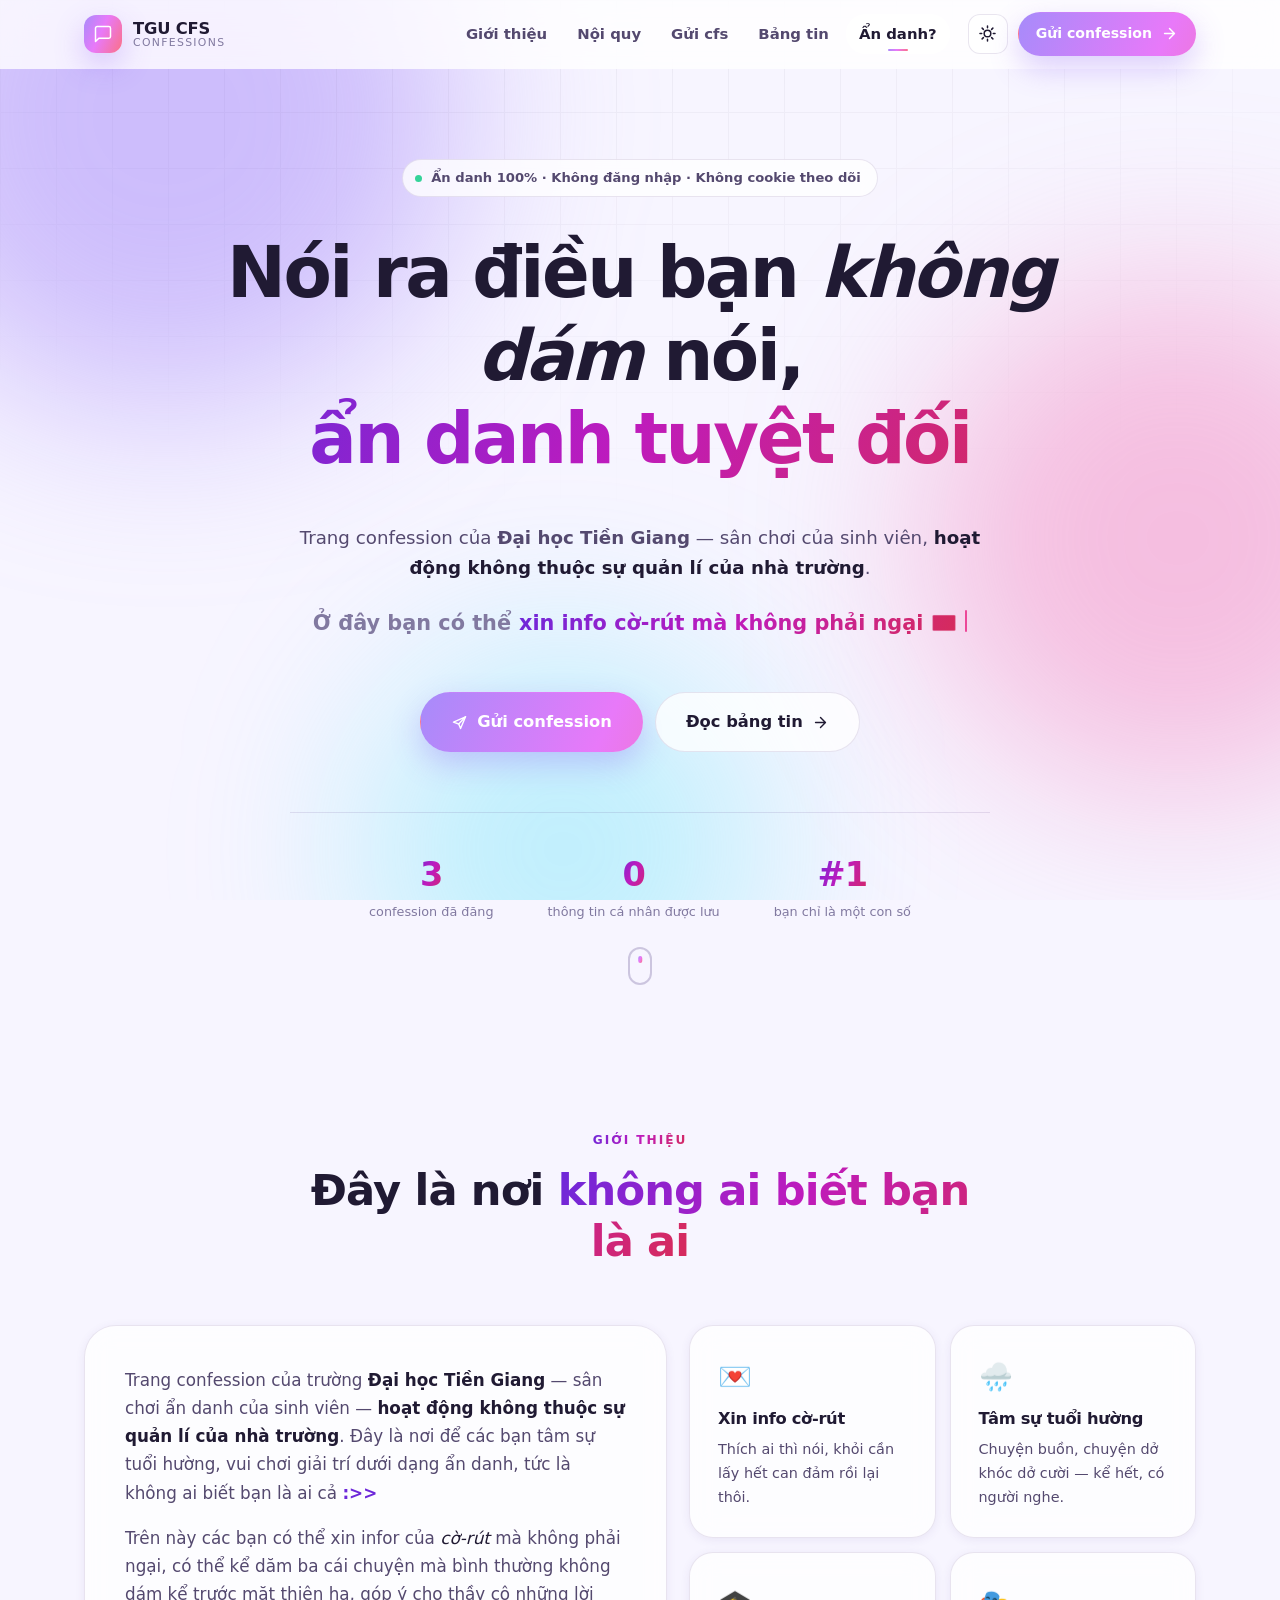
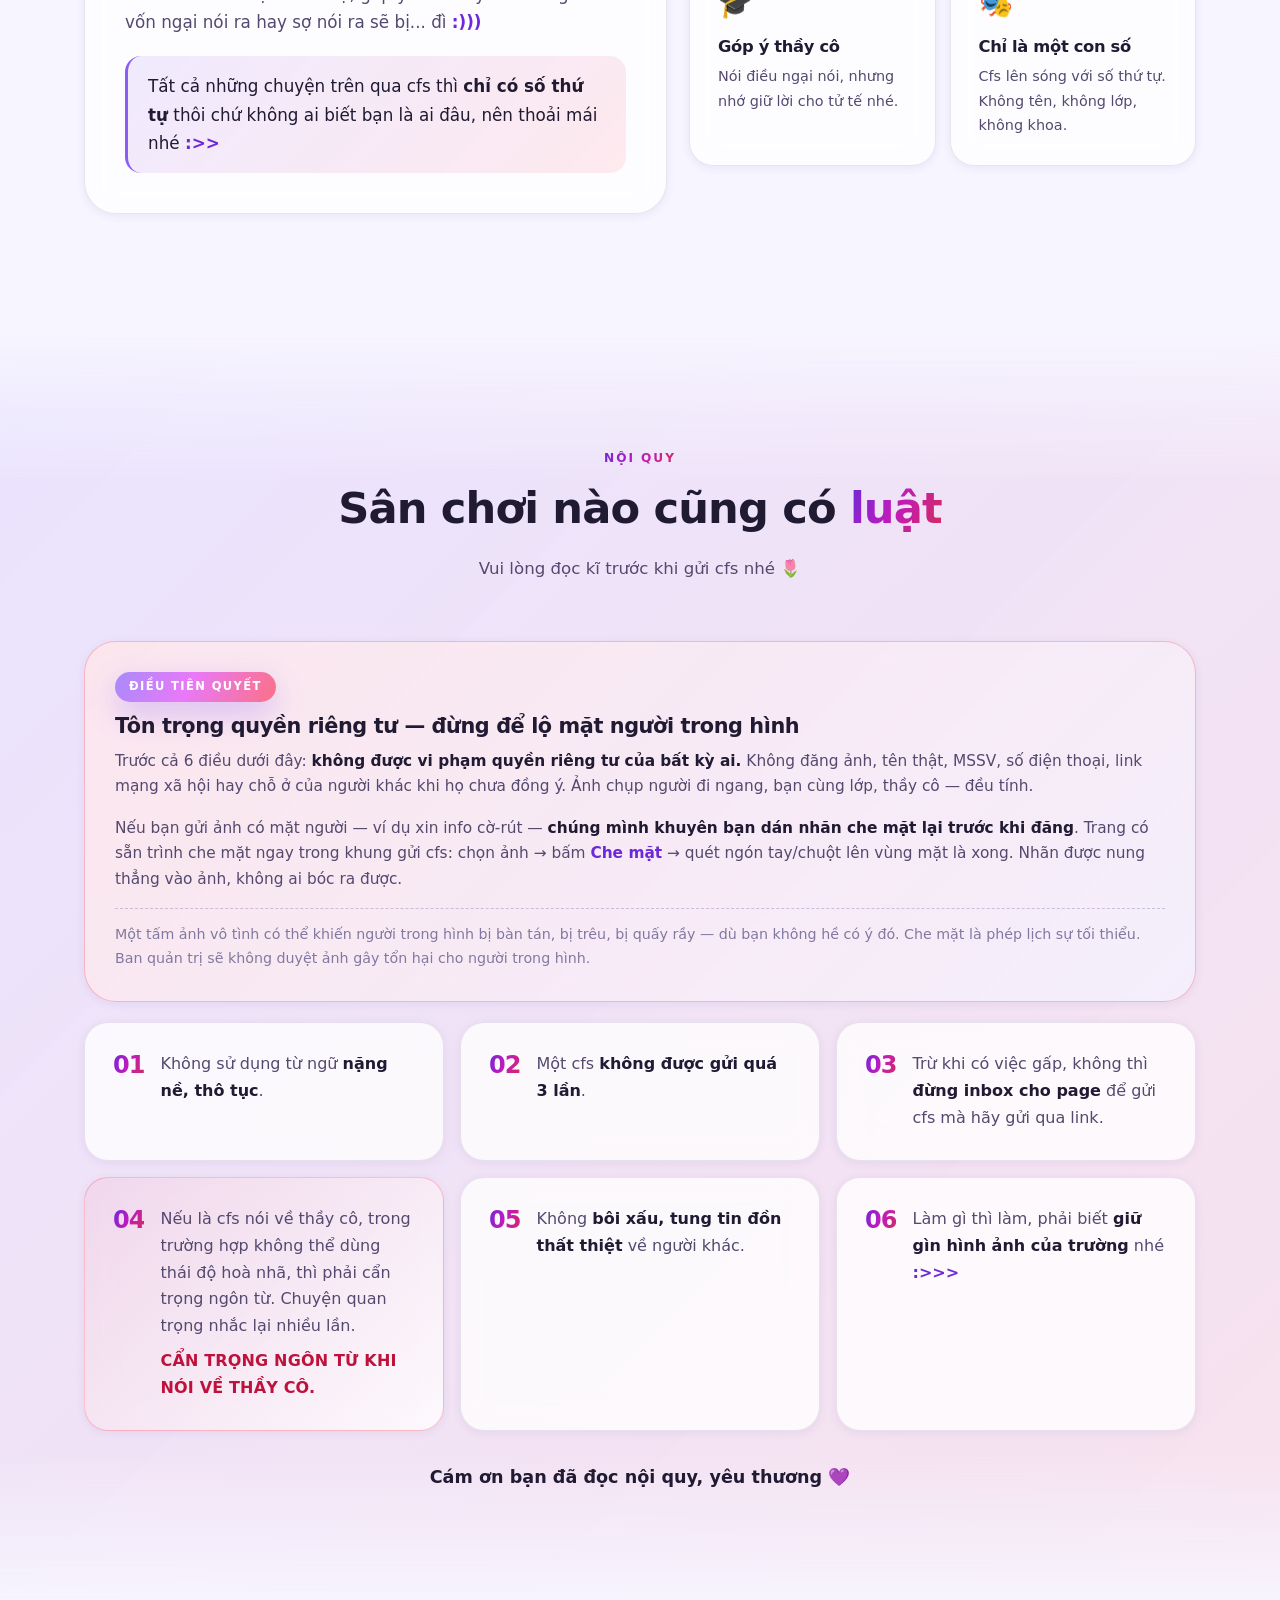
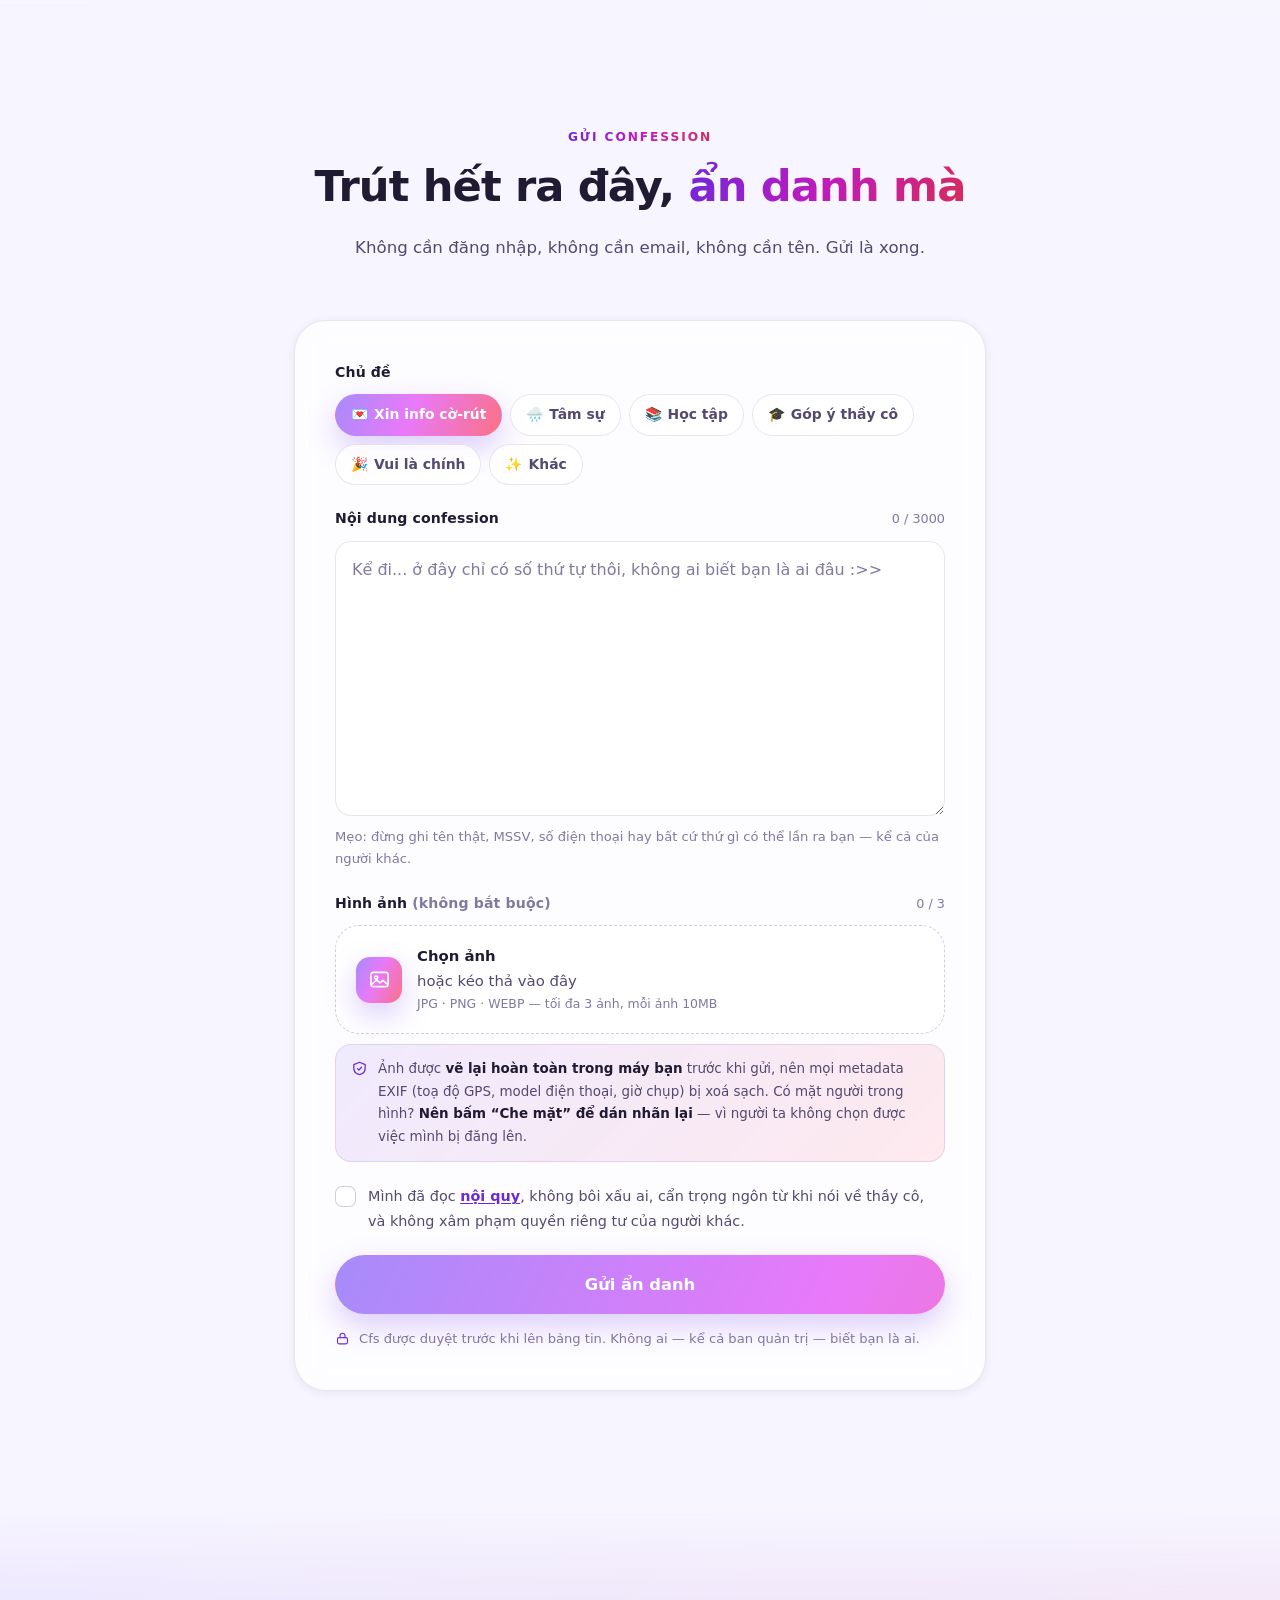
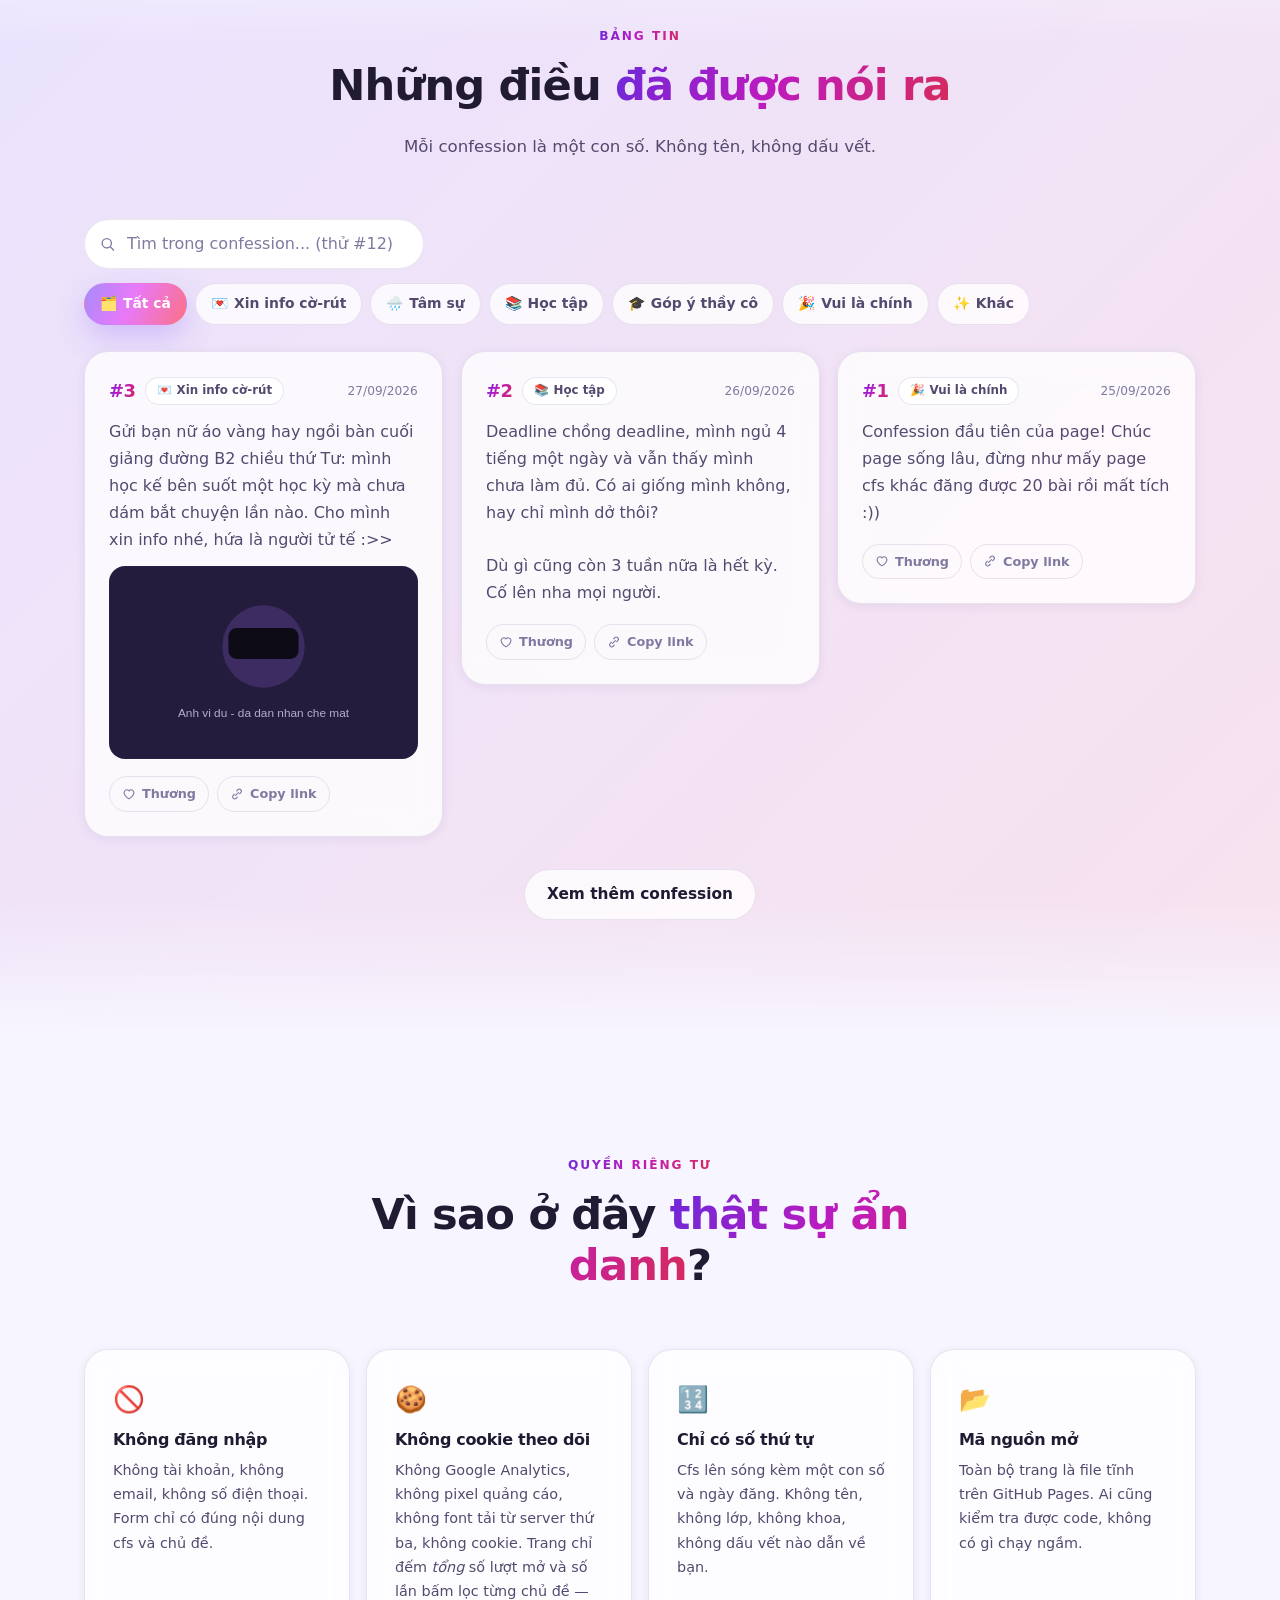
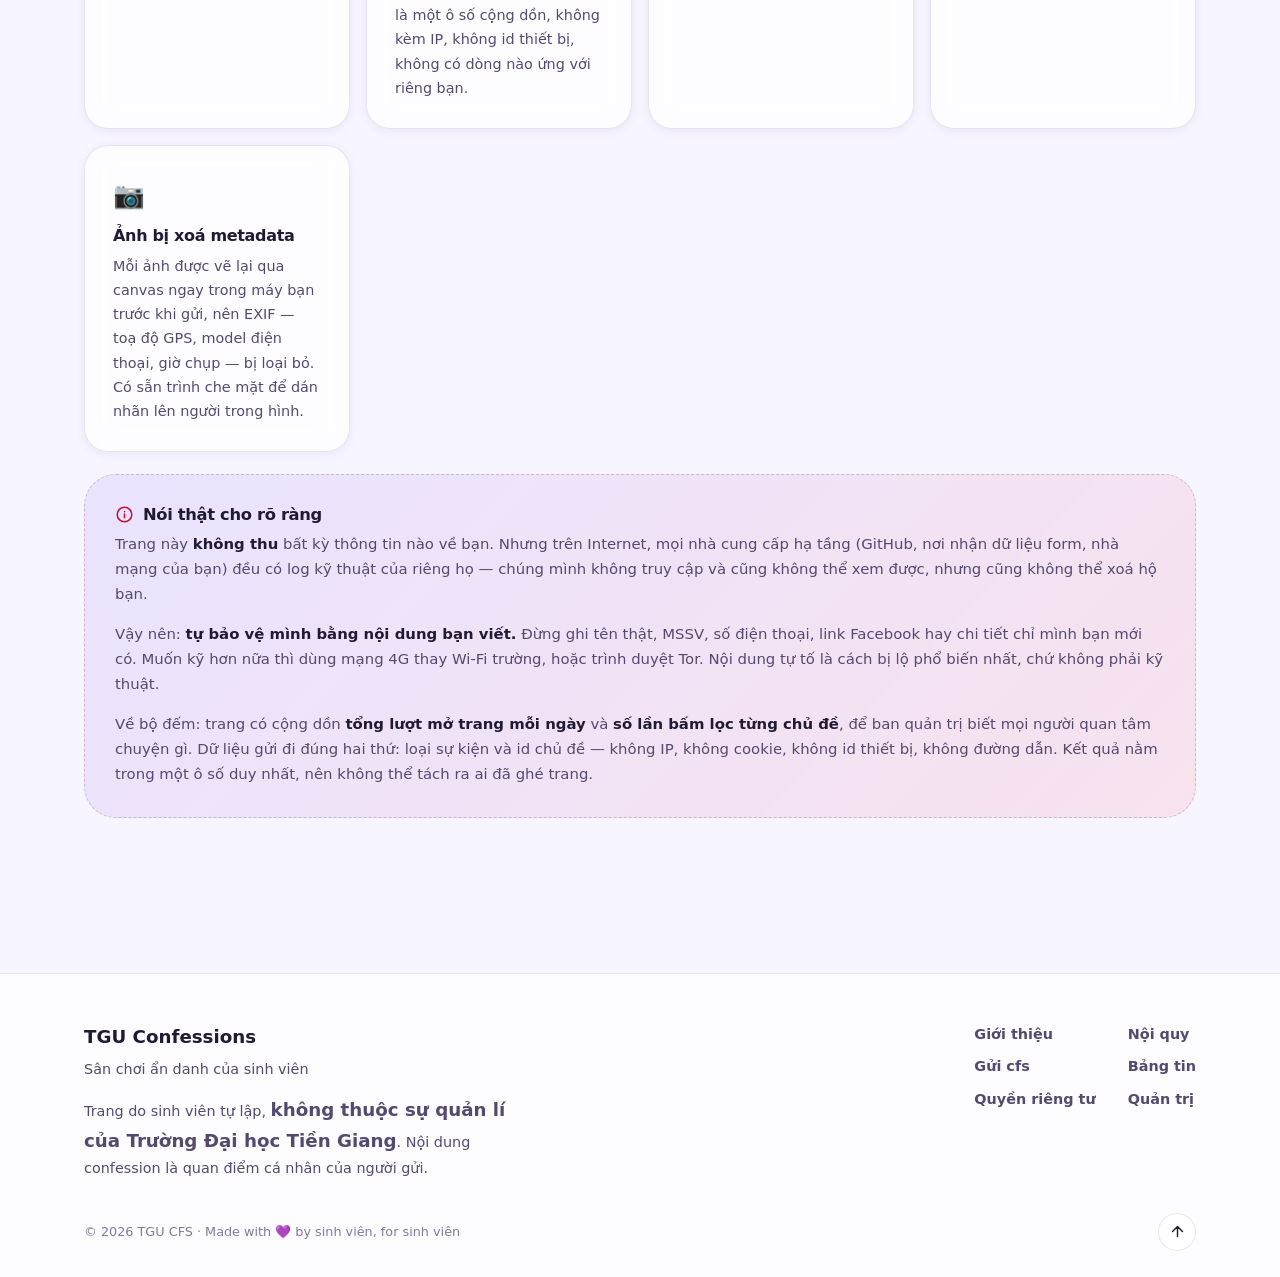
==== index.html @ a31c6768 "TGU Confessions: trang confession an danh + backend Apps Script + trang quan tri" ====
<!DOCTYPE html>
<html lang="vi" data-theme="dark">
<head>
<meta charset="UTF-8">
<meta name="viewport" content="width=device-width, initial-scale=1, viewport-fit=cover">
<meta name="referrer" content="no-referrer">
<meta name="robots" content="index, follow">
<title>TGU Confessions — Sân chơi ẩn danh của sinh viên Đại học Tiền Giang</title>
<meta name="description" content="Nơi sinh viên Đại học Tiền Giang tâm sự, xin info cờ-rút, góp ý thầy cô... hoàn toàn ẩn danh. Không đăng nhập, không cookie theo dõi, chỉ có số thứ tự.">
<meta name="theme-color" content="#0b0a14" media="(prefers-color-scheme: dark)">
<meta name="theme-color" content="#f7f5ff" media="(prefers-color-scheme: light)">

<meta property="og:type" content="website">
<meta property="og:title" content="TGU Confessions — Sân chơi ẩn danh của sinh viên ĐH Tiền Giang">
<meta property="og:description" content="Tâm sự tuổi hường, xin info cờ-rút, góp ý thầy cô — ẩn danh 100%, chỉ có số thứ tự.">
<meta name="twitter:card" content="summary_large_image">

<link rel="icon" href="data:image/svg+xml,%3Csvg xmlns='http://www.w3.org/2000/svg' viewBox='0 0 100 100'%3E%3Ctext y='.9em' font-size='90'%3E%F0%9F%92%8C%3C/text%3E%3C/svg%3E">
<link rel="stylesheet" href="assets/css/style.css">

<script>
  /* Áp theme trước khi render để không bị nháy màu (FOUC)
     + bật class "js" để animation reveal chỉ hoạt động khi có JavaScript. */
  (function () {
    document.documentElement.classList.add("js");
    try {
      var saved = localStorage.getItem("cfs-theme");
      var sysLight = window.matchMedia("(prefers-color-scheme: light)").matches;
      document.documentElement.setAttribute("data-theme", saved || (sysLight ? "light" : "dark"));
    } catch (e) {}
  })();
</script>
</head>

<body>
<a class="skip-link" href="#main">Bỏ qua, tới nội dung chính</a>

<!-- ===== Nền động ===== -->
<div class="bg-decor" aria-hidden="true">
  <span class="blob blob-1"></span>
  <span class="blob blob-2"></span>
  <span class="blob blob-3"></span>
  <div class="grid-overlay"></div>
  <div class="floaties" id="floaties"></div>
</div>

<!-- ===== Header ===== -->
<header class="site-header" id="siteHeader">
  <div class="container header-inner">
    <a class="brand" href="#top" aria-label="Trang chủ TGU Confessions">
      <span class="brand-mark" aria-hidden="true">
        <svg viewBox="0 0 24 24" fill="none" stroke="currentColor" stroke-width="1.8" stroke-linecap="round" stroke-linejoin="round">
          <path d="M21 15a2 2 0 0 1-2 2H7l-4 4V5a2 2 0 0 1 2-2h14a2 2 0 0 1 2 2z"/>
        </svg>
      </span>
      <span class="brand-text">
        <strong data-cfs="site.shortName">TGU CFS</strong>
        <small>Confessions</small>
      </span>
    </a>

    <nav class="site-nav" id="siteNav" aria-label="Điều hướng chính">
      <a href="#gioi-thieu">Giới thiệu</a>
      <a href="#noi-quy">Nội quy</a>
      <a href="#gui-cfs">Gửi cfs</a>
      <a href="#feed">Bảng tin</a>
      <a href="#an-danh">Ẩn danh?</a>
    </nav>

    <div class="header-actions">
      <button class="icon-btn theme-toggle" id="themeToggle" type="button"
              aria-label="Chuyển chế độ sáng/tối" title="Chuyển chế độ sáng / tối">
        <svg class="ico-sun" viewBox="0 0 24 24" fill="none" stroke="currentColor" stroke-width="1.9" stroke-linecap="round">
          <circle cx="12" cy="12" r="4.2"/>
          <path d="M12 2.5v2.2M12 19.3v2.2M2.5 12h2.2M19.3 12h2.2M5.2 5.2l1.6 1.6M17.2 17.2l1.6 1.6M18.8 5.2l-1.6 1.6M6.8 17.2l-1.6 1.6"/>
        </svg>
        <svg class="ico-moon" viewBox="0 0 24 24" fill="none" stroke="currentColor" stroke-width="1.9" stroke-linecap="round" stroke-linejoin="round">
          <path d="M20.5 14.3A8.8 8.8 0 1 1 9.7 3.5a7 7 0 0 0 10.8 10.8z"/>
        </svg>
      </button>

      <a class="btn btn-primary btn-sm hide-sm" href="#gui-cfs">
        Gửi confession
        <svg viewBox="0 0 24 24" fill="none" stroke="currentColor" stroke-width="2" stroke-linecap="round" stroke-linejoin="round" aria-hidden="true">
          <path d="M5 12h13M12 5l7 7-7 7"/>
        </svg>
      </a>

      <button class="icon-btn nav-toggle" id="navToggle" type="button"
              aria-label="Mở menu" aria-expanded="false" aria-controls="siteNav">
        <span></span><span></span><span></span>
      </button>
    </div>
  </div>
  <div class="scroll-progress" id="scrollProgress" aria-hidden="true"></div>
</header>

<main id="main">
<span id="top"></span>

<!-- ===== HERO ===== -->
<section class="hero">
  <div class="container hero-inner">
    <p class="pill reveal">
      <span class="dot"></span>
      Ẩn danh 100% · Không đăng nhập · Không cookie theo dõi
    </p>

    <h1 class="hero-title reveal" data-reveal-delay="60">
      Nói ra điều bạn <em>không dám</em> nói,
      <span class="grad">ẩn danh tuyệt đối</span>
    </h1>

    <p class="hero-sub reveal" data-reveal-delay="120">
      Trang confession của <strong data-cfs="site.school">Đại học Tiền Giang</strong> — sân chơi của sinh viên,
      <b>hoạt động không thuộc sự quản lí của nhà trường</b>.
    </p>

    <p class="hero-type reveal" data-reveal-delay="180" aria-live="polite">
      <span class="type-prefix">Ở đây bạn có thể</span>
      <span class="typewriter" id="typewriter"></span><span class="caret" aria-hidden="true"></span>
    </p>

    <div class="hero-cta reveal" data-reveal-delay="240">
      <a class="btn btn-primary btn-lg" href="#gui-cfs">
        <svg viewBox="0 0 24 24" fill="none" stroke="currentColor" stroke-width="2" stroke-linecap="round" stroke-linejoin="round" aria-hidden="true">
          <path d="M3.5 11.5 20.5 4l-7 16.5-2.6-6.4z"/><path d="M10.9 14.1 20.5 4"/>
        </svg>
        Gửi confession
      </a>
      <a class="btn btn-ghost btn-lg" href="#feed">
        Đọc bảng tin
        <svg viewBox="0 0 24 24" fill="none" stroke="currentColor" stroke-width="2" stroke-linecap="round" stroke-linejoin="round" aria-hidden="true">
          <path d="M5 12h13M12 5l7 7-7 7"/>
        </svg>
      </a>
    </div>

    <ul class="hero-stats reveal" data-reveal-delay="300">
      <li><strong class="count" data-count-to="0" id="statTotal">0</strong><span>confession đã đăng</span></li>
      <li><strong>0</strong><span>thông tin cá nhân được lưu</span></li>
      <li><strong>#1</strong><span>bạn chỉ là một con số</span></li>
    </ul>
  </div>

  <a class="scroll-hint" href="#gioi-thieu" aria-label="Cuộn xuống">
    <span class="mouse"><span></span></span>
  </a>
</section>

<!-- ===== GIỚI THIỆU ===== -->
<section class="section" id="gioi-thieu">
  <div class="container">
    <header class="section-head reveal">
      <span class="eyebrow">Giới thiệu</span>
      <h2>Đây là nơi <span class="grad">không ai biết bạn là ai</span></h2>
    </header>

    <div class="intro-grid">
      <article class="card card-lg intro-text reveal" data-reveal-delay="80">
        <p>
          Trang confession của trường <strong>Đại học Tiền Giang</strong> — sân chơi ẩn danh của sinh viên —
          <strong>hoạt động không thuộc sự quản lí của nhà trường</strong>. Đây là nơi để các bạn tâm sự tuổi hường,
          vui chơi giải trí dưới dạng ẩn danh, tức là không ai biết bạn là ai cả <span class="emo">:&gt;&gt;</span>
        </p>
        <p>
          Trên này các bạn có thể xin infor của <em>cờ-rút</em> mà không phải ngại, có thể kể dăm ba cái chuyện mà
          bình thường không dám kể trước mặt thiên hạ, góp ý cho thầy cô những lời vốn ngại nói ra hay sợ nói ra
          sẽ bị... đì <span class="emo">:)))</span>
        </p>
        <p class="intro-highlight">
          Tất cả những chuyện trên qua cfs thì <strong>chỉ có số thứ tự</strong> thôi chứ không ai biết bạn là ai đâu,
          nên thoải mái nhé <span class="emo">:&gt;&gt;</span>
        </p>
      </article>

      <div class="intro-cards">
        <article class="card feature reveal" data-reveal-delay="140">
          <span class="feature-ico" aria-hidden="true">💌</span>
          <h3>Xin info cờ-rút</h3>
          <p>Thích ai thì nói, khỏi cần lấy hết can đảm rồi lại thôi.</p>
        </article>
        <article class="card feature reveal" data-reveal-delay="200">
          <span class="feature-ico" aria-hidden="true">🌧️</span>
          <h3>Tâm sự tuổi hường</h3>
          <p>Chuyện buồn, chuyện dở khóc dở cười — kể hết, có người nghe.</p>
        </article>
        <article class="card feature reveal" data-reveal-delay="260">
          <span class="feature-ico" aria-hidden="true">🎓</span>
          <h3>Góp ý thầy cô</h3>
          <p>Nói điều ngại nói, nhưng nhớ giữ lời cho tử tế nhé.</p>
        </article>
        <article class="card feature reveal" data-reveal-delay="320">
          <span class="feature-ico" aria-hidden="true">🎭</span>
          <h3>Chỉ là một con số</h3>
          <p>Cfs lên sóng với số thứ tự. Không tên, không lớp, không khoa.</p>
        </article>
      </div>
    </div>
  </div>
</section>

<!-- ===== NỘI QUY ===== -->
<section class="section section-alt" id="noi-quy">
  <div class="container">
    <header class="section-head reveal">
      <span class="eyebrow">Nội quy</span>
      <h2>Sân chơi nào cũng có <span class="grad">luật</span></h2>
      <p>Vui lòng đọc kĩ trước khi gửi cfs nhé 🌷</p>
    </header>

    <article class="card rule-zero reveal">
      <span class="rz-badge">Điều tiên quyết</span>
      <h3>Tôn trọng quyền riêng tư — đừng để lộ mặt người trong hình</h3>
      <p>
        Trước cả 6 điều dưới đây: <strong>không được vi phạm quyền riêng tư của bất kỳ ai.</strong>
        Không đăng ảnh, tên thật, MSSV, số điện thoại, link mạng xã hội hay chỗ ở của người khác khi họ
        chưa đồng ý. Ảnh chụp người đi ngang, bạn cùng lớp, thầy cô — đều tính.
      </p>
      <p>
        Nếu bạn gửi ảnh có mặt người — ví dụ xin info cờ-rút —
        <strong>chúng mình khuyên bạn dán nhãn che mặt lại trước khi đăng</strong>.
        Trang có sẵn trình che mặt ngay trong khung gửi cfs: chọn ảnh → bấm
        <em>Che mặt</em> → quét ngón tay/chuột lên vùng mặt là xong. Nhãn được nung thẳng vào ảnh,
        không ai bóc ra được.
      </p>
      <p class="rz-note">
        Một tấm ảnh vô tình có thể khiến người trong hình bị bàn tán, bị trêu, bị quấy rầy — dù bạn
        không hề có ý đó. Che mặt là phép lịch sự tối thiểu. Ban quản trị sẽ không duyệt ảnh
        gây tổn hại cho người trong hình.
      </p>
    </article>

    <ol class="rules">
      <li class="card rule reveal" data-reveal-delay="60">
        <span class="rule-no">01</span>
        <p>Không sử dụng từ ngữ <strong>nặng nề, thô tục</strong>.</p>
      </li>
      <li class="card rule reveal" data-reveal-delay="110">
        <span class="rule-no">02</span>
        <p>Một cfs <strong>không được gửi quá 3 lần</strong>.</p>
      </li>
      <li class="card rule reveal" data-reveal-delay="160">
        <span class="rule-no">03</span>
        <p>Trừ khi có việc gấp, không thì <strong>đừng inbox cho page</strong> để gửi cfs mà hãy gửi qua link.</p>
      </li>
      <li class="card rule rule-warn reveal" data-reveal-delay="210">
        <span class="rule-no">04</span>
        <p>
          Nếu là cfs nói về thầy cô, trong trường hợp không thể dùng thái độ hoà nhã, thì phải cẩn trọng ngôn từ.
          Chuyện quan trọng nhắc lại nhiều lần.
          <strong class="shout">CẨN TRỌNG NGÔN TỪ KHI NÓI VỀ THẦY CÔ.</strong>
        </p>
      </li>
      <li class="card rule reveal" data-reveal-delay="260">
        <span class="rule-no">05</span>
        <p>Không <strong>bôi xấu, tung tin đồn thất thiệt</strong> về người khác.</p>
      </li>
      <li class="card rule reveal" data-reveal-delay="310">
        <span class="rule-no">06</span>
        <p>Làm gì thì làm, phải biết <strong>giữ gìn hình ảnh của trường</strong> nhé <span class="emo">:&gt;&gt;&gt;</span></p>
      </li>
    </ol>

    <p class="rules-thanks reveal">Cám ơn bạn đã đọc nội quy, yêu thương 💜</p>
  </div>
</section>

<!-- ===== GỬI CFS ===== -->
<section class="section" id="gui-cfs">
  <div class="container narrow">
    <header class="section-head reveal">
      <span class="eyebrow">Gửi confession</span>
      <h2>Trút hết ra đây, <span class="grad">ẩn danh mà</span></h2>
      <p>Không cần đăng nhập, không cần email, không cần tên. Gửi là xong.</p>
    </header>

    <form class="card card-lg cfs-form reveal" id="cfsForm" novalidate data-reveal-delay="80">
      <div class="form-row">
        <label class="label" for="cfsCategory">Chủ đề</label>
        <div class="chips" id="categoryChips" role="radiogroup" aria-label="Chọn chủ đề"></div>
        <select id="cfsCategory" name="category" class="sr-only" tabindex="-1" aria-hidden="true"></select>
      </div>

      <div class="form-row">
        <div class="label-line">
          <label class="label" for="cfsContent">Nội dung confession</label>
          <span class="counter" id="charCounter">0</span>
        </div>
        <textarea id="cfsContent" name="content" class="input textarea" rows="9"
                  placeholder="Kể đi... ở đây chỉ có số thứ tự thôi, không ai biết bạn là ai đâu :>>"
                  maxlength="3000" required aria-describedby="contentHelp"></textarea>
        <p class="help" id="contentHelp">
          Mẹo: đừng ghi tên thật, MSSV, số điện thoại hay bất cứ thứ gì có thể lần ra bạn — kể cả của người khác.
        </p>
        <p class="field-error" id="contentError" role="alert" hidden></p>
      </div>

      <div class="form-row" id="imageRow">
        <div class="label-line">
          <label class="label" for="cfsImages">Hình ảnh <span class="label-opt">(không bắt buộc)</span></label>
          <span class="counter" id="imgCounter">0 / 3</span>
        </div>

        <div class="dropzone" id="dropzone">
          <input type="file" id="cfsImages" accept="image/*" multiple class="sr-only">
          <label class="dz-inner" for="cfsImages">
            <span class="dz-ico" aria-hidden="true">
              <svg viewBox="0 0 24 24" fill="none" stroke="currentColor" stroke-width="1.7" stroke-linecap="round" stroke-linejoin="round">
                <rect x="3" y="4.5" width="18" height="15" rx="2.5"/>
                <circle cx="8.5" cy="10" r="1.6"/>
                <path d="M3.5 17.5 9 12.5l3.5 3 3-2.5 4.8 4"/>
              </svg>
            </span>
            <span class="dz-text">
              <strong>Chọn ảnh</strong> hoặc kéo thả vào đây
              <small>JPG · PNG · WEBP — tối đa 3 ảnh, mỗi ảnh 10MB</small>
            </span>
          </label>
        </div>

        <p class="img-privacy">
          <svg viewBox="0 0 24 24" fill="none" stroke="currentColor" stroke-width="1.8" stroke-linecap="round" stroke-linejoin="round" aria-hidden="true">
            <path d="M12 3.2 20 6.4v5.3c0 4.6-3.2 8-8 9.1-4.8-1.1-8-4.5-8-9.1V6.4z"/><path d="M9.2 12.2l2 2 3.6-4"/>
          </svg>
          <span>
            Ảnh được <strong>vẽ lại hoàn toàn trong máy bạn</strong> trước khi gửi, nên mọi metadata EXIF
            (toạ độ GPS, model điện thoại, giờ chụp) bị xoá sạch.
            Có mặt người trong hình? <strong>Nên bấm “Che mặt” để dán nhãn lại</strong> — vì người ta không
            chọn được việc mình bị đăng lên.
          </span>
        </p>

        <ul class="thumbs" id="thumbs"></ul>
        <p class="field-error" id="imgError" role="alert" hidden></p>
      </div>

      <label class="check">
        <input type="checkbox" id="cfsAgree" required>
        <span class="box" aria-hidden="true"></span>
        <span>Mình đã đọc <a href="#noi-quy">nội quy</a>, không bôi xấu ai, cẩn trọng ngôn từ khi nói về thầy cô,
        và không xâm phạm quyền riêng tư của người khác.</span>
      </label>

      <!-- Bẫy bot: người thật không bao giờ thấy ô này -->
      <div class="honeypot" aria-hidden="true">
        <label for="cfsWebsite">Website</label>
        <input type="text" id="cfsWebsite" name="website" tabindex="-1" autocomplete="off">
      </div>

      <div class="form-foot">
        <button class="btn btn-primary btn-lg btn-block" type="submit" id="submitBtn">
          <span class="btn-label">Gửi ẩn danh</span>
          <span class="spinner" aria-hidden="true"></span>
        </button>
        <p class="form-note">
          <svg viewBox="0 0 24 24" fill="none" stroke="currentColor" stroke-width="1.8" stroke-linecap="round" stroke-linejoin="round" aria-hidden="true">
            <rect x="4" y="10.5" width="16" height="10" rx="2.5"/><path d="M8 10.5V7.5a4 4 0 0 1 8 0v3"/>
          </svg>
          Cfs được duyệt trước khi lên bảng tin. Không ai — kể cả ban quản trị — biết bạn là ai.
        </p>
      </div>
    </form>
  </div>
</section>

<!-- ===== FEED ===== -->
<section class="section section-alt" id="feed">
  <div class="container">
    <header class="section-head reveal">
      <span class="eyebrow">Bảng tin</span>
      <h2>Những điều <span class="grad">đã được nói ra</span></h2>
      <p>Mỗi confession là một con số. Không tên, không dấu vết.</p>
    </header>

    <div class="feed-tools reveal" data-reveal-delay="60">
      <div class="search">
        <svg viewBox="0 0 24 24" fill="none" stroke="currentColor" stroke-width="1.9" stroke-linecap="round" aria-hidden="true">
          <circle cx="11" cy="11" r="6.5"/><path d="M16 16l4.5 4.5"/>
        </svg>
        <input type="search" id="feedSearch" class="input" placeholder="Tìm trong confession... (thử #12)" aria-label="Tìm confession">
      </div>
      <div class="chips chips-filter" id="feedFilters" role="tablist" aria-label="Lọc theo chủ đề"></div>
    </div>

    <div class="feed-grid" id="feedGrid" aria-live="polite" aria-busy="true"></div>

    <p class="feed-empty" id="feedEmpty" hidden>
      Chưa có confession nào ở đây. Bạn mở màn nhé? <a href="#gui-cfs">Gửi ngay →</a>
    </p>

    <div class="feed-foot">
      <button class="btn btn-ghost" id="loadMore" type="button" hidden>Xem thêm confession</button>
    </div>
  </div>
</section>

<!-- ===== ẨN DANH ===== -->
<section class="section" id="an-danh">
  <div class="container">
    <header class="section-head reveal">
      <span class="eyebrow">Quyền riêng tư</span>
      <h2>Vì sao ở đây <span class="grad">thật sự ẩn danh</span>?</h2>
    </header>

    <div class="privacy-grid">
      <article class="card privacy reveal" data-reveal-delay="60">
        <span class="p-ico" aria-hidden="true">🚫</span>
        <h3>Không đăng nhập</h3>
        <p>Không tài khoản, không email, không số điện thoại. Form chỉ có đúng nội dung cfs và chủ đề.</p>
      </article>
      <article class="card privacy reveal" data-reveal-delay="110">
        <span class="p-ico" aria-hidden="true">🍪</span>
        <h3>Không cookie theo dõi</h3>
        <p>Không Google Analytics, không pixel quảng cáo, không font tải từ server thứ ba, không cookie.
          Trang chỉ đếm <em>tổng</em> số lượt mở và số lần bấm lọc từng chủ đề — là một ô số cộng dồn,
          không kèm IP, không id thiết bị, không có dòng nào ứng với riêng bạn.</p>
      </article>
      <article class="card privacy reveal" data-reveal-delay="160">
        <span class="p-ico" aria-hidden="true">🔢</span>
        <h3>Chỉ có số thứ tự</h3>
        <p>Cfs lên sóng kèm một con số và ngày đăng. Không tên, không lớp, không khoa, không dấu vết nào dẫn về bạn.</p>
      </article>
      <article class="card privacy reveal" data-reveal-delay="210">
        <span class="p-ico" aria-hidden="true">📂</span>
        <h3>Mã nguồn mở</h3>
        <p>Toàn bộ trang là file tĩnh trên GitHub Pages. Ai cũng kiểm tra được code, không có gì chạy ngầm.</p>
      </article>
      <article class="card privacy reveal" data-reveal-delay="260">
        <span class="p-ico" aria-hidden="true">📷</span>
        <h3>Ảnh bị xoá metadata</h3>
        <p>Mỗi ảnh được vẽ lại qua canvas ngay trong máy bạn trước khi gửi, nên EXIF — toạ độ GPS, model điện thoại, giờ chụp — bị loại bỏ. Có sẵn trình che mặt để dán nhãn lên người trong hình.</p>
      </article>
    </div>

    <aside class="notice reveal" data-reveal-delay="310">
      <h3>
        <svg viewBox="0 0 24 24" fill="none" stroke="currentColor" stroke-width="1.9" stroke-linecap="round" stroke-linejoin="round" aria-hidden="true">
          <circle cx="12" cy="12" r="9.2"/><path d="M12 8.2v.2M12 11.4v4.6"/>
        </svg>
        Nói thật cho rõ ràng
      </h3>
      <p>
        Trang này <strong>không thu</strong> bất kỳ thông tin nào về bạn. Nhưng trên Internet, mọi nhà cung cấp hạ tầng
        (GitHub, nơi nhận dữ liệu form, nhà mạng của bạn) đều có log kỹ thuật của riêng họ — chúng mình không truy cập
        và cũng không thể xem được, nhưng cũng không thể xoá hộ bạn.
      </p>
      <p>
        Vậy nên: <strong>tự bảo vệ mình bằng nội dung bạn viết.</strong> Đừng ghi tên thật, MSSV, số điện thoại,
        link Facebook hay chi tiết chỉ mình bạn mới có. Muốn kỹ hơn nữa thì dùng mạng 4G thay Wi-Fi trường,
        hoặc trình duyệt Tor. Nội dung tự tố là cách bị lộ phổ biến nhất, chứ không phải kỹ thuật.
      </p>
      <p>
        Về bộ đếm: trang có cộng dồn <strong>tổng lượt mở trang mỗi ngày</strong> và
        <strong>số lần bấm lọc từng chủ đề</strong>, để ban quản trị biết mọi người quan tâm chuyện gì.
        Dữ liệu gửi đi đúng hai thứ: loại sự kiện và id chủ đề — không IP, không cookie, không id thiết bị,
        không đường dẫn. Kết quả nằm trong một ô số duy nhất, nên không thể tách ra ai đã ghé trang.
      </p>
    </aside>
  </div>
</section>

</main>

<!-- ===== FOOTER ===== -->
<footer class="site-footer">
  <div class="container footer-inner">
    <div class="footer-brand">
      <strong data-cfs="site.name">TGU Confessions</strong>
      <p data-cfs="site.tagline">Sân chơi ẩn danh của sinh viên</p>
      <p class="footer-disclaimer">
        Trang do sinh viên tự lập, <strong>không thuộc sự quản lí của Trường Đại học Tiền Giang</strong>.
        Nội dung confession là quan điểm cá nhân của người gửi.
      </p>
    </div>

    <nav class="footer-links" aria-label="Liên kết cuối trang">
      <a href="#gioi-thieu">Giới thiệu</a>
      <a href="#noi-quy">Nội quy</a>
      <a href="#gui-cfs">Gửi cfs</a>
      <a href="#feed">Bảng tin</a>
      <a href="#an-danh">Quyền riêng tư</a>
      <a href="#" id="fanpageLink" hidden>Fanpage</a>
      <a href="admin.html" rel="nofollow">Quản trị</a>
    </nav>
  </div>
  <div class="container footer-bottom">
    <p>© <span id="year">2026</span> <span data-cfs="site.shortName">TGU CFS</span> · Made with 💜 by sinh viên, for sinh viên</p>
    <button class="to-top" id="toTop" type="button" aria-label="Lên đầu trang">
      <svg viewBox="0 0 24 24" fill="none" stroke="currentColor" stroke-width="2" stroke-linecap="round" stroke-linejoin="round" aria-hidden="true">
        <path d="M12 19V5M5 12l7-7 7 7"/>
      </svg>
    </button>
  </div>
</footer>

<!-- ===== Modal cảm ơn ===== -->
<div class="modal" id="thanksModal" role="dialog" aria-modal="true" aria-labelledby="thanksTitle" hidden>
  <div class="modal-backdrop" data-close></div>
  <div class="modal-card">
    <div class="modal-check" aria-hidden="true">
      <svg viewBox="0 0 24 24" fill="none" stroke="currentColor" stroke-width="2.4" stroke-linecap="round" stroke-linejoin="round">
        <path d="M5 13l4.5 4.5L19 7"/>
      </svg>
    </div>
    <h3 id="thanksTitle">Đã gửi rồi nha!</h3>
    <p>Confession của bạn đang chờ duyệt. Không có tên bạn ở đâu cả — chỉ một con số thôi <span class="emo">:&gt;&gt;</span></p>
    <button class="btn btn-primary" type="button" data-close>Ừ, cảm ơn</button>
  </div>
</div>

<!-- ===== Trình che mặt ===== -->
<div class="modal editor-modal" id="imgEditor" role="dialog" aria-modal="true" aria-labelledby="edTitle" hidden>
  <div class="modal-backdrop" data-eclose></div>
  <div class="editor-card">
    <header class="editor-head">
      <div>
        <h3 id="edTitle">Che mặt trước khi đăng</h3>
        <p>Quét ngón tay (hoặc kéo chuột) lên vùng mặt để dán nhãn. Chạm vào nhãn đã dán để xoá.</p>
      </div>
      <button class="icon-btn" type="button" data-eclose aria-label="Đóng trình che mặt">
        <svg viewBox="0 0 24 24" fill="none" stroke="currentColor" stroke-width="2" stroke-linecap="round" aria-hidden="true">
          <path d="M6 6l12 12M18 6 6 18"/>
        </svg>
      </button>
    </header>

    <div class="editor-stage" id="editorStage">
      <canvas id="editorCanvas" aria-label="Ảnh đang được che mặt"></canvas>
    </div>

    <div class="editor-tools">
      <div class="chips" id="editorTools" aria-label="Kiểu che">
        <button type="button" class="chip is-active" data-tool="emoji" aria-pressed="true"><span aria-hidden="true">🙈</span> Nhãn dán</button>
        <button type="button" class="chip" data-tool="block" aria-pressed="false"><span aria-hidden="true">⬛</span> Che đen</button>
        <button type="button" class="chip" data-tool="mosaic" aria-pressed="false"><span aria-hidden="true">🌫️</span> Làm nhoè</button>
        <button type="button" class="chip" id="edAuto" hidden>Tự tìm mặt</button>
      </div>

      <div class="chips glyphs" id="editorGlyphs" aria-label="Chọn nhãn dán">
        <button type="button" class="chip glyph is-active" data-glyph="😶‍🌫️">😶‍🌫️</button>
        <button type="button" class="chip glyph" data-glyph="🙈">🙈</button>
        <button type="button" class="chip glyph" data-glyph="😎">😎</button>
        <button type="button" class="chip glyph" data-glyph="🐱">🐱</button>
        <button type="button" class="chip glyph" data-glyph="🌸">🌸</button>
        <button type="button" class="chip glyph" data-glyph="⭐">⭐</button>
        <button type="button" class="chip glyph" data-glyph="💜">💜</button>
        <button type="button" class="chip glyph" data-glyph="🫥">🫥</button>
      </div>

      <div class="editor-actions">
        <span class="editor-count" id="editorCount">Chưa có nhãn che nào</span>
        <button class="btn btn-ghost btn-sm" type="button" id="edUndo">Hoàn tác</button>
        <button class="btn btn-ghost btn-sm" type="button" id="edClear">Xoá hết</button>
        <button class="btn btn-primary btn-sm" type="button" id="edDone">Xong</button>
      </div>
    </div>
  </div>
</div>

<!-- ===== Lightbox xem ảnh ===== -->
<div class="lightbox" id="lightbox" role="dialog" aria-modal="true" aria-label="Xem ảnh confession" hidden>
  <div class="modal-backdrop" data-lbclose></div>
  <button class="lb-close icon-btn" type="button" data-lbclose aria-label="Đóng ảnh">
    <svg viewBox="0 0 24 24" fill="none" stroke="currentColor" stroke-width="2" stroke-linecap="round" aria-hidden="true">
      <path d="M6 6l12 12M18 6 6 18"/>
    </svg>
  </button>
  <img id="lightboxImg" alt="Ảnh kèm theo confession">
</div>

<!-- ===== Toast ===== -->
<div class="toast-wrap" id="toastWrap" aria-live="polite" aria-atomic="true"></div>

<script src="assets/js/config.js"></script>
<script src="assets/js/backend.js"></script>
<script src="assets/js/imagekit.js"></script>
<script src="assets/js/app.js"></script>
</body>
</html>
---- assets/css/style.css ----
/* =======================================================================
   TGU Confessions — stylesheet
   1. Tokens & theme      5. Sections
   2. Reset & base        6. Form
   3. Layout              7. Feed
   4. Components          8. Footer / Modal / Toast
   9. Animation          10. Responsive
   ======================================================================= */

/* ============================= 1. TOKENS ============================= */
:root {
  /* Accent dùng chung cho 2 theme */
  --violet: #8b5cf6;
  --pink:   #ec4899;
  --rose:   #fb7185;
  --cyan:   #22d3ee;

  --grad-accent: linear-gradient(115deg, #a78bfa 0%, #e879f9 45%, #fb7185 100%);
  --grad-soft:   linear-gradient(135deg, rgba(167,139,250,.16), rgba(251,113,133,.14));

  --radius-sm: 10px;
  --radius:    16px;
  --radius-lg: 24px;
  --radius-xl: 32px;

  --container: 1180px;
  --header-h: 68px;

  --font: "Segoe UI", "Be Vietnam Pro", system-ui, -apple-system, "Helvetica Neue",
          "Noto Sans", Roboto, Arial, sans-serif;

  --ease: cubic-bezier(.22, .61, .36, 1);
  --ease-out-back: cubic-bezier(.34, 1.42, .64, 1);
  --t-fast: .18s;
  --t: .32s;
  --t-slow: .6s;
}

/* ---- Dark (mặc định) ---- */
[data-theme="dark"] {
  --bg:            #0b0a14;
  --bg-2:          #100e1c;
  --surface:       rgba(255, 255, 255, .045);
  --surface-2:     rgba(255, 255, 255, .075);
  --surface-solid: #16142470;
  --border:        rgba(255, 255, 255, .10);
  --border-strong: rgba(255, 255, 255, .20);

  --text:      #ece9f6;
  --text-soft: #b3adc9;
  --text-dim:  #7f7996;

  --shadow-sm: 0 2px 10px rgba(0, 0, 0, .35);
  --shadow:    0 14px 40px rgba(0, 0, 0, .45);
  --shadow-lg: 0 30px 80px rgba(0, 0, 0, .55);
  --glow:      0 12px 34px rgba(139, 92, 246, .38);

  --blob-1: rgba(139, 92, 246, .55);
  --blob-2: rgba(236, 72, 153, .42);
  --blob-3: rgba(34, 211, 238, .28);
  --blob-blur: 110px;
  --grid-opacity: .045;
  --floatie-opacity: .5;

  /* Chữ gradient + màu link: theme tối cần sáng hơn nền */
  --grad-text: linear-gradient(115deg, #b79dff 0%, #f0a6fd 45%, #ff9aab 100%);
  --link: #bda6ff;
  --rose-text: #fb7185;
  color-scheme: dark;
}

/* ---- Light ---- */
[data-theme="light"] {
  --bg:            #f7f5ff;
  --bg-2:          #ffffff;
  --surface:       rgba(255, 255, 255, .78);
  --surface-2:     rgba(255, 255, 255, .95);
  --surface-solid: #ffffffcc;
  --border:        rgba(83, 60, 130, .13);
  --border-strong: rgba(83, 60, 130, .26);

  --text:      #201a33;
  --text-soft: #54496f;
  --text-dim:  #8179a0;

  --shadow-sm: 0 2px 10px rgba(80, 55, 140, .08);
  --shadow:    0 14px 38px rgba(80, 55, 140, .12);
  --shadow-lg: 0 28px 70px rgba(80, 55, 140, .16);
  --glow:      0 12px 30px rgba(139, 92, 246, .30);

  --blob-1: rgba(167, 139, 250, .52);
  --blob-2: rgba(244, 114, 182, .42);
  --blob-3: rgba(103, 232, 249, .38);
  --blob-blur: 90px;
  --grid-opacity: .05;
  --floatie-opacity: .75;

  /* Theme sáng: gradient phải đậm lại cho đủ tương phản trên nền trắng */
  --grad-text: linear-gradient(115deg, #6d28d9 0%, #be1bbd 48%, #d62b5a 100%);
  --link: #6d28d9;
  --rose-text: #be123c;
  color-scheme: light;
}

/* ============================= 2. RESET ============================= */
*, *::before, *::after { box-sizing: border-box; }

html {
  scroll-behavior: smooth;
  scroll-padding-top: calc(var(--header-h) + 16px);
  -webkit-text-size-adjust: 100%;
}

body {
  margin: 0;
  font-family: var(--font);
  font-size: 16px;
  line-height: 1.68;
  color: var(--text);
  background: var(--bg);
  overflow-x: hidden;
  -webkit-font-smoothing: antialiased;
  transition: background-color var(--t-slow) var(--ease), color var(--t-slow) var(--ease);
}

h1, h2, h3, h4 { margin: 0 0 .5em; line-height: 1.18; font-weight: 800; letter-spacing: -.02em; }
p { margin: 0 0 1em; }
p:last-child { margin-bottom: 0; }
ul, ol { margin: 0; padding: 0; list-style: none; }
img, svg { max-width: 100%; }
svg { width: 1em; height: 1em; flex: none; }

a { color: inherit; text-decoration: none; }
a:hover { color: var(--link); }

button, input, select, textarea { font: inherit; color: inherit; }
button { cursor: pointer; border: 0; background: none; }

:focus-visible {
  outline: 2px solid var(--violet);
  outline-offset: 3px;
  border-radius: 6px;
}

::selection { background: rgba(232, 121, 249, .35); color: var(--text); }

.sr-only {
  position: absolute; width: 1px; height: 1px; padding: 0;
  margin: -1px; overflow: hidden; clip: rect(0 0 0 0); white-space: nowrap; border: 0;
}

.skip-link {
  position: fixed; top: -100px; left: 16px; z-index: 200;
  padding: 10px 18px; border-radius: 0 0 var(--radius-sm) var(--radius-sm);
  background: var(--violet); color: #fff; font-weight: 700;
  transition: top var(--t) var(--ease);
}
.skip-link:focus { top: 0; color: #fff; }

/* Scrollbar */
::-webkit-scrollbar { width: 11px; height: 11px; }
::-webkit-scrollbar-track { background: transparent; }
::-webkit-scrollbar-thumb {
  background: var(--border-strong); border-radius: 99px;
  border: 3px solid transparent; background-clip: content-box;
}
::-webkit-scrollbar-thumb:hover { background: var(--violet); background-clip: content-box; }

/* ============================= 3. LAYOUT ============================= */
.container {
  width: 100%; max-width: var(--container);
  margin-inline: auto; padding-inline: clamp(18px, 4vw, 34px);
}
.container.narrow { max-width: 760px; }

.section { position: relative; padding: clamp(68px, 9vw, 120px) 0; }
.section-alt::before {
  content: ""; position: absolute; inset: 0; z-index: -1;
  background: var(--grad-soft);
  -webkit-mask-image: linear-gradient(to bottom, transparent, #000 12%, #000 88%, transparent);
          mask-image: linear-gradient(to bottom, transparent, #000 12%, #000 88%, transparent);
}

.section-head { max-width: 680px; margin: 0 auto clamp(36px, 5vw, 58px); text-align: center; }
.section-head h2 { font-size: clamp(1.75rem, 4.2vw, 2.7rem); }
.section-head > p { color: var(--text-soft); font-size: 1.04rem; }

.eyebrow {
  display: inline-block; margin-bottom: 14px;
  font-size: .76rem; font-weight: 800; letter-spacing: .16em; text-transform: uppercase;
  background: var(--grad-text); -webkit-background-clip: text; background-clip: text;
  -webkit-text-fill-color: transparent;
}

.grad {
  background: var(--grad-text);
  -webkit-background-clip: text; background-clip: text;
  -webkit-text-fill-color: transparent;
}

/* ---- Nền động ---- */
.bg-decor { position: fixed; inset: 0; z-index: -2; pointer-events: none; overflow: hidden; }

.blob {
  position: absolute; border-radius: 50%;
  filter: blur(var(--blob-blur));
  will-change: transform;
}
.blob-1 { width: 46vmax; height: 46vmax; top: -14vmax; left: -10vmax; background: var(--blob-1); animation: drift1 24s var(--ease) infinite alternate; }
.blob-2 { width: 40vmax; height: 40vmax; top: 22vmax;  right: -12vmax; background: var(--blob-2); animation: drift2 30s var(--ease) infinite alternate; }
.blob-3 { width: 32vmax; height: 32vmax; bottom: -12vmax; left: 28vw;  background: var(--blob-3); animation: drift3 27s var(--ease) infinite alternate; }

@keyframes drift1 { to { transform: translate3d(10vw, 8vh, 0) scale(1.18); } }
@keyframes drift2 { to { transform: translate3d(-12vw, -10vh, 0) scale(.86); } }
@keyframes drift3 { to { transform: translate3d(8vw, -12vh, 0) scale(1.22); } }

.grid-overlay {
  position: absolute; inset: 0; opacity: var(--grid-opacity);
  background-image:
    linear-gradient(to right, currentColor 1px, transparent 1px),
    linear-gradient(to bottom, currentColor 1px, transparent 1px);
  background-size: 56px 56px;
  color: var(--text);
  -webkit-mask-image: radial-gradient(ellipse 80% 60% at 50% 0%, #000, transparent);
          mask-image: radial-gradient(ellipse 80% 60% at 50% 0%, #000, transparent);
}

.floaties { position: absolute; inset: 0; }
.floatie {
  position: absolute; bottom: -8vh;
  font-size: var(--size, 18px); opacity: 0;
  animation: rise var(--dur, 18s) linear var(--delay, 0s) infinite;
  filter: saturate(1.1);
}
@keyframes rise {
  0%   { transform: translateY(0) rotate(0deg) scale(.8); opacity: 0; }
  12%  { opacity: var(--floatie-opacity); }
  80%  { opacity: calc(var(--floatie-opacity) * .5); }
  100% { transform: translateY(-118vh) rotate(var(--rot, 220deg)) scale(1.1); opacity: 0; }
}

/* ============================= 4. COMPONENTS ============================= */
/* ---- Header ---- */
.site-header {
  position: sticky; top: 0; z-index: 90;
  backdrop-filter: blur(16px) saturate(1.4);
  -webkit-backdrop-filter: blur(16px) saturate(1.4);
  background: var(--surface-solid);
  border-bottom: 1px solid transparent;
  transition: background var(--t) var(--ease), border-color var(--t) var(--ease), box-shadow var(--t) var(--ease);
}
.site-header.is-stuck { border-bottom-color: var(--border); box-shadow: var(--shadow-sm); }

.header-inner {
  height: var(--header-h);
  display: flex; align-items: center; gap: 18px;
}

.brand { display: inline-flex; align-items: center; gap: 11px; margin-right: auto; }
.brand:hover { color: inherit; }
.brand-mark {
  display: grid; place-items: center; width: 38px; height: 38px;
  border-radius: 12px; color: #fff;
  background: var(--grad-accent); box-shadow: var(--glow);
  transition: transform var(--t) var(--ease-out-back);
}
.brand-mark svg { width: 20px; height: 20px; }
.brand:hover .brand-mark { transform: rotate(-8deg) scale(1.08); }
.brand-text { display: flex; flex-direction: column; line-height: 1.05; }
.brand-text strong { font-size: 1.02rem; letter-spacing: -.01em; }
.brand-text small { font-size: .68rem; color: var(--text-dim); letter-spacing: .12em; text-transform: uppercase; }

.site-nav { display: flex; align-items: center; gap: 4px; }
.site-nav a {
  position: relative; padding: 8px 13px; border-radius: 99px;
  font-size: .93rem; font-weight: 600; color: var(--text-soft);
  transition: color var(--t-fast) var(--ease), background var(--t-fast) var(--ease);
}
.site-nav a::after {
  content: ""; position: absolute; left: 50%; bottom: 3px;
  width: 0; height: 2px; border-radius: 2px; background: var(--grad-accent);
  transform: translateX(-50%); transition: width var(--t) var(--ease);
}
.site-nav a:hover, .site-nav a.is-active { color: var(--text); background: var(--surface-2); }
.site-nav a.is-active::after { width: 20px; }

.header-actions { display: flex; align-items: center; gap: 10px; }

.icon-btn {
  display: grid; place-items: center; width: 40px; height: 40px;
  border-radius: 12px; border: 1px solid var(--border);
  background: var(--surface); color: var(--text);
  transition: transform var(--t) var(--ease-out-back), background var(--t-fast) var(--ease), border-color var(--t-fast) var(--ease);
}
.icon-btn:hover { background: var(--surface-2); border-color: var(--border-strong); transform: translateY(-2px); }
.icon-btn svg { width: 19px; height: 19px; }

/* Theme toggle */
.theme-toggle { position: relative; overflow: hidden; }
.theme-toggle svg { position: absolute; transition: transform .5s var(--ease-out-back), opacity .3s var(--ease); }
[data-theme="dark"]  .ico-sun  { transform: translateY(140%) rotate(70deg); opacity: 0; }
[data-theme="dark"]  .ico-moon { transform: none; opacity: 1; }
[data-theme="light"] .ico-moon { transform: translateY(-140%) rotate(-70deg); opacity: 0; }
[data-theme="light"] .ico-sun  { transform: none; opacity: 1; }

/* Hamburger */
.nav-toggle { display: none; flex-direction: column; gap: 4px; }
.nav-toggle span {
  width: 18px; height: 2px; border-radius: 2px; background: currentColor;
  transition: transform var(--t) var(--ease), opacity var(--t-fast) var(--ease);
}
.nav-toggle[aria-expanded="true"] span:nth-child(1) { transform: translateY(6px) rotate(45deg); }
.nav-toggle[aria-expanded="true"] span:nth-child(2) { opacity: 0; }
.nav-toggle[aria-expanded="true"] span:nth-child(3) { transform: translateY(-6px) rotate(-45deg); }

.scroll-progress {
  position: absolute; left: 0; bottom: -1px; height: 2px; width: 0;
  background: var(--grad-accent); box-shadow: 0 0 12px var(--pink);
  transition: width .1s linear;
}

/* ---- Buttons ---- */
.btn {
  position: relative; display: inline-flex; align-items: center; justify-content: center; gap: 9px;
  padding: 12px 22px; border-radius: 99px; overflow: hidden;
  font-size: .96rem; font-weight: 700; white-space: nowrap;
  border: 1px solid transparent; isolation: isolate;
  transition: transform var(--t) var(--ease-out-back), box-shadow var(--t) var(--ease),
              background var(--t-fast) var(--ease), border-color var(--t-fast) var(--ease), opacity var(--t-fast) linear;
}
.btn svg { width: 17px; height: 17px; }
.btn:hover { transform: translateY(-2px); color: inherit; }
.btn:active { transform: translateY(0) scale(.985); }

.btn-primary { color: #fff; background: var(--grad-accent); background-size: 180% 180%; box-shadow: var(--glow); }
.btn-primary:hover { color: #fff; box-shadow: 0 16px 42px rgba(236, 72, 153, .45); animation: shift 2.6s var(--ease) infinite alternate; }
@keyframes shift { to { background-position: 100% 50%; } }

.btn-primary::before {
  content: ""; position: absolute; inset: 0; z-index: -1;
  background: linear-gradient(105deg, transparent 35%, rgba(255,255,255,.45) 50%, transparent 65%);
  transform: translateX(-120%);
}
.btn-primary:hover::before { animation: sheen 1.1s var(--ease) forwards; }
@keyframes sheen { to { transform: translateX(120%); } }

.btn-ghost { background: var(--surface); border-color: var(--border); color: var(--text); }
.btn-ghost:hover { background: var(--surface-2); border-color: var(--border-strong); }

.btn-sm { padding: 9px 17px; font-size: .88rem; }
.btn-lg { padding: 15px 30px; font-size: 1.02rem; }
.btn-block { width: 100%; }
.btn[disabled] { opacity: .6; pointer-events: none; }

.spinner {
  display: none; width: 17px; height: 17px; border-radius: 50%;
  border: 2.2px solid rgba(255, 255, 255, .35); border-top-color: #fff;
  animation: spin .7s linear infinite;
}
@keyframes spin { to { transform: rotate(360deg); } }
.btn.is-loading .spinner { display: block; }
.btn.is-loading { pointer-events: none; }

/* ---- Pills / chips ---- */
.pill {
  display: inline-flex; align-items: center; gap: 9px;
  padding: 7px 16px 7px 12px; border-radius: 99px;
  border: 1px solid var(--border); background: var(--surface);
  font-size: .82rem; font-weight: 600; color: var(--text-soft);
  backdrop-filter: blur(10px);
}
.pill .dot {
  width: 7px; height: 7px; border-radius: 50%; background: #34d399;
  box-shadow: 0 0 0 0 rgba(52, 211, 153, .6); animation: ping 2s var(--ease) infinite;
}
@keyframes ping {
  70%  { box-shadow: 0 0 0 9px rgba(52, 211, 153, 0); }
  100% { box-shadow: 0 0 0 0 rgba(52, 211, 153, 0); }
}

.chips { display: flex; flex-wrap: wrap; gap: 8px; }
.chip {
  display: inline-flex; align-items: center; gap: 6px;
  padding: 8px 15px; border-radius: 99px;
  border: 1px solid var(--border); background: var(--surface);
  font-size: .87rem; font-weight: 600; color: var(--text-soft);
  transition: all var(--t-fast) var(--ease);
}
.chip:hover { border-color: var(--border-strong); color: var(--text); transform: translateY(-1px); }
.chip.is-active {
  color: #fff; border-color: transparent;
  background: var(--grad-accent); box-shadow: var(--glow);
}

/* ---- Cards ---- */
.card {
  position: relative;
  padding: clamp(20px, 3vw, 28px);
  border-radius: var(--radius-lg);
  border: 1px solid var(--border);
  background: var(--surface);
  backdrop-filter: blur(14px);
  -webkit-backdrop-filter: blur(14px);
  box-shadow: var(--shadow-sm);
  transition: transform var(--t) var(--ease), box-shadow var(--t) var(--ease), border-color var(--t) var(--ease);
}
.card-lg { padding: clamp(24px, 3.6vw, 40px); border-radius: var(--radius-xl); }

.card::after {
  content: ""; position: absolute; inset: 0; border-radius: inherit;
  padding: 1px; opacity: 0; pointer-events: none;
  background: var(--grad-accent);
  -webkit-mask: linear-gradient(#000 0 0) content-box, linear-gradient(#000 0 0);
  -webkit-mask-composite: xor; mask-composite: exclude;
  transition: opacity var(--t) var(--ease);
}
.card:hover::after { opacity: .55; }

.emo { color: var(--link); font-weight: 700; white-space: nowrap; }

/* ============================= 5. SECTIONS ============================= */
/* ---- Hero ---- */
.hero {
  position: relative;
  min-height: calc(100svh - var(--header-h));
  display: grid; place-items: center;
  padding: clamp(50px, 8vw, 90px) 0 90px;
  text-align: center;
}
.hero-inner { display: flex; flex-direction: column; align-items: center; }

.hero-title {
  max-width: 17ch; margin-top: 22px;
  font-size: clamp(2.3rem, 7.4vw, 4.4rem); font-weight: 900; letter-spacing: -.035em;
}
.hero-title em { font-style: italic; font-weight: 800; }
.hero-title .grad { display: block; }

.hero-sub { max-width: 60ch; margin-top: 6px; color: var(--text-soft); font-size: clamp(1rem, 2.1vw, 1.14rem); }
.hero-sub b { color: var(--text); }

.hero-type {
  display: flex; align-items: baseline; justify-content: center; flex-wrap: wrap; gap: 8px;
  min-height: 1.9em; margin-top: 4px; font-size: clamp(1rem, 2.4vw, 1.3rem); font-weight: 700;
}
.type-prefix { color: var(--text-dim); font-weight: 600; }
.typewriter { background: var(--grad-text); -webkit-background-clip: text; background-clip: text; -webkit-text-fill-color: transparent; }
.caret {
  display: inline-block; width: 2.5px; height: 1.05em; border-radius: 2px;
  background: var(--pink); animation: blink 1s steps(2, start) infinite;
  transform: translateY(2px);
}
@keyframes blink { 50% { opacity: 0; } }

.hero-cta { display: flex; flex-wrap: wrap; gap: 12px; justify-content: center; margin-top: 26px; }

.hero-stats {
  display: flex; flex-wrap: wrap; justify-content: center; gap: clamp(18px, 5vw, 54px);
  margin-top: clamp(38px, 6vw, 60px);
  padding-top: clamp(24px, 4vw, 34px);
  border-top: 1px solid var(--border);
  width: min(100%, 700px);
}
.hero-stats li { display: flex; flex-direction: column; align-items: center; }
.hero-stats strong {
  font-size: clamp(1.5rem, 4vw, 2.1rem); font-weight: 900; letter-spacing: -.03em;
  background: var(--grad-text); -webkit-background-clip: text; background-clip: text;
  -webkit-text-fill-color: transparent;
}
.hero-stats span { font-size: .8rem; color: var(--text-dim); text-align: center; line-height: 1.4; }

.scroll-hint { position: absolute; bottom: 26px; left: 50%; transform: translateX(-50%); }
.mouse {
  display: block; width: 24px; height: 38px; border-radius: 99px;
  border: 2px solid var(--border-strong);
  position: relative; transition: border-color var(--t-fast) var(--ease);
}
.scroll-hint:hover .mouse { border-color: var(--violet); }
.mouse span {
  position: absolute; top: 7px; left: 50%; width: 3.5px; height: 7px;
  border-radius: 2px; background: var(--grad-accent);
  transform: translateX(-50%); animation: wheel 1.7s var(--ease) infinite;
}
@keyframes wheel { 0%,100% { transform: translate(-50%, 0); opacity: 1; } 55% { transform: translate(-50%, 14px); opacity: .2; } }

/* ---- Giới thiệu ---- */
.intro-grid { display: grid; grid-template-columns: 1.15fr 1fr; gap: 22px; align-items: start; }
.intro-text { font-size: 1.05rem; color: var(--text-soft); }
.intro-text strong, .intro-text em { color: var(--text); }
.intro-highlight {
  margin-top: 20px; padding: 16px 20px;
  border-radius: var(--radius);
  border-left: 3px solid var(--violet);
  background: var(--grad-soft); color: var(--text);
}
.intro-cards { display: grid; grid-template-columns: repeat(2, 1fr); gap: 14px; }
.feature:hover { transform: translateY(-5px); box-shadow: var(--shadow); }
.feature-ico { display: block; font-size: 1.7rem; margin-bottom: 10px; transition: transform var(--t) var(--ease-out-back); }
.feature:hover .feature-ico { transform: scale(1.22) rotate(-8deg); }
.feature h3 { font-size: 1.02rem; }
.feature p { font-size: .9rem; color: var(--text-soft); margin: 0; }

/* ---- Nội quy ---- */
.rules { display: grid; grid-template-columns: repeat(auto-fit, minmax(290px, 1fr)); gap: 16px; }
.rule { display: flex; gap: 16px; align-items: flex-start; }
.rule:hover { transform: translateY(-4px); box-shadow: var(--shadow); }
.rule-no {
  flex: none; font-size: 1.5rem; font-weight: 900; letter-spacing: -.04em; line-height: 1.2;
  background: var(--grad-text); -webkit-background-clip: text; background-clip: text;
  -webkit-text-fill-color: transparent;
}
.rule p { margin: 0; color: var(--text-soft); }
.rule strong { color: var(--text); }
.rule-warn { border-color: rgba(251, 113, 133, .4); background: linear-gradient(135deg, rgba(251,113,133,.10), var(--surface)); }
.shout { display: block; margin-top: 8px; color: var(--rose-text) !important; font-weight: 900; letter-spacing: .01em; }
.rules-thanks { margin-top: 32px; text-align: center; font-size: 1.1rem; font-weight: 700; }

/* ============================= 6. FORM ============================= */
.cfs-form { display: flex; flex-direction: column; gap: 22px; }
.form-row { display: flex; flex-direction: column; gap: 10px; }
.label { font-size: .88rem; font-weight: 700; letter-spacing: .01em; }
.label-line { display: flex; align-items: baseline; justify-content: space-between; gap: 12px; }
.counter { font-size: .8rem; color: var(--text-dim); font-variant-numeric: tabular-nums; }
.counter.is-warn { color: var(--rose); font-weight: 700; }

.input {
  width: 100%; padding: 14px 16px;
  border-radius: var(--radius); border: 1px solid var(--border);
  background: var(--bg-2); color: var(--text);
  transition: border-color var(--t-fast) var(--ease), box-shadow var(--t-fast) var(--ease), background var(--t-fast) var(--ease);
}
.input::placeholder { color: var(--text-dim); }
.input:focus {
  outline: none; border-color: var(--violet);
  box-shadow: 0 0 0 4px rgba(139, 92, 246, .18);
}
.textarea { resize: vertical; min-height: 170px; line-height: 1.7; }
.input.is-invalid { border-color: var(--rose); box-shadow: 0 0 0 4px rgba(251, 113, 133, .16); }

.help { margin: 0; font-size: .82rem; color: var(--text-dim); }
.field-error { margin: 0; font-size: .85rem; font-weight: 600; color: var(--rose); animation: shake .4s var(--ease); }
@keyframes shake { 25% { transform: translateX(-5px); } 75% { transform: translateX(5px); } }

.check { display: flex; gap: 12px; align-items: flex-start; font-size: .9rem; color: var(--text-soft); cursor: pointer; }
.check input { position: absolute; opacity: 0; width: 0; height: 0; }
.check .box {
  flex: none; width: 21px; height: 21px; margin-top: 2px;
  border-radius: 7px; border: 1.6px solid var(--border-strong);
  background: var(--bg-2); position: relative;
  transition: all var(--t-fast) var(--ease);
}
.check .box::after {
  content: ""; position: absolute; inset: 0;
  background: no-repeat center / 13px url("data:image/svg+xml,%3Csvg xmlns='http://www.w3.org/2000/svg' viewBox='0 0 24 24' fill='none' stroke='white' stroke-width='3.4' stroke-linecap='round' stroke-linejoin='round'%3E%3Cpath d='M5 13l4.5 4.5L19 7'/%3E%3C/svg%3E");
  opacity: 0; transform: scale(.5);
  transition: all var(--t) var(--ease-out-back);
}
.check input:checked + .box { background: var(--grad-accent); border-color: transparent; }
.check input:checked + .box::after { opacity: 1; transform: scale(1); }
.check input:focus-visible + .box { outline: 2px solid var(--violet); outline-offset: 3px; }
.check a { font-weight: 700; color: var(--link); text-decoration: underline; text-underline-offset: 2px; }

.honeypot { position: absolute; left: -9999px; width: 1px; height: 1px; overflow: hidden; }

/* Admin bật "tạm nghỉ nhận cfs" */
.paused-note {
  display: flex; align-items: center; gap: 10px;
  margin: 0 0 4px; padding: 14px 18px;
  border-radius: var(--radius); border: 1px dashed var(--border-strong);
  background: var(--grad-soft);
  font-size: .95rem; font-weight: 700; color: var(--text);
}
.paused-note::before { content: "🌙"; font-size: 1.2rem; }
.cfs-form.is-paused .form-row,
.cfs-form.is-paused .check,
.cfs-form.is-paused .form-foot { opacity: .45; pointer-events: none; }

.form-foot { display: flex; flex-direction: column; gap: 14px; }
.form-note {
  display: flex; gap: 9px; align-items: flex-start;
  margin: 0; font-size: .82rem; color: var(--text-dim); text-align: left;
}
.form-note svg { width: 15px; height: 15px; margin-top: 3px; color: var(--link); }

/* ============================= 7. FEED ============================= */
.feed-tools {
  display: flex; flex-wrap: wrap; gap: 14px; align-items: center; justify-content: space-between;
  margin-bottom: 26px;
}
.search { position: relative; flex: 1 1 260px; max-width: 340px; }
.search svg {
  position: absolute; left: 15px; top: 50%; transform: translateY(-50%);
  width: 17px; height: 17px; color: var(--text-dim); pointer-events: none;
}
.search .input { padding: 11px 15px 11px 42px; border-radius: 99px; }
.search .input::-webkit-search-cancel-button { filter: grayscale(1) opacity(.6); cursor: pointer; }

.feed-grid {
  display: grid; grid-template-columns: repeat(auto-fill, minmax(320px, 1fr));
  gap: 18px; align-items: start;
}

.cfs {
  display: flex; flex-direction: column; gap: 13px;
  padding: 24px; border-radius: var(--radius-lg);
  border: 1px solid var(--border); background: var(--surface);
  backdrop-filter: blur(14px); -webkit-backdrop-filter: blur(14px);
  box-shadow: var(--shadow-sm);
  animation: pop .5s var(--ease-out-back) both;
  transition: transform var(--t) var(--ease), box-shadow var(--t) var(--ease), border-color var(--t) var(--ease);
}
.cfs:hover { transform: translateY(-5px); border-color: var(--border-strong); box-shadow: var(--shadow); }
@keyframes pop { from { opacity: 0; transform: translateY(18px) scale(.97); } }

.cfs-top { display: flex; align-items: center; gap: 10px; flex-wrap: wrap; }
.cfs-no {
  font-size: 1.12rem; font-weight: 900; letter-spacing: -.03em;
  background: var(--grad-text); -webkit-background-clip: text; background-clip: text;
  -webkit-text-fill-color: transparent;
}
.cfs-cat {
  padding: 3px 11px; border-radius: 99px;
  border: 1px solid var(--border); background: var(--surface-2);
  font-size: .74rem; font-weight: 700; color: var(--text-soft);
}
.cfs-date { margin-left: auto; font-size: .76rem; color: var(--text-dim); font-variant-numeric: tabular-nums; }

.cfs-body { margin: 0; color: var(--text-soft); white-space: pre-wrap; overflow-wrap: anywhere; }
.cfs-body mark { background: rgba(232, 121, 249, .28); color: var(--text); border-radius: 4px; padding: 0 2px; }
.cfs.is-clamped .cfs-body {
  display: -webkit-box; -webkit-line-clamp: 8; -webkit-box-orient: vertical; overflow: hidden;
}

.cfs-foot { display: flex; align-items: center; gap: 8px; margin-top: auto; padding-top: 4px; }
.cfs-act {
  display: inline-flex; align-items: center; gap: 6px;
  padding: 6px 12px; border-radius: 99px;
  border: 1px solid var(--border); background: transparent;
  font-size: .8rem; font-weight: 700; color: var(--text-dim);
  transition: all var(--t-fast) var(--ease);
}
.cfs-act svg { width: 14px; height: 14px; }
.cfs-act:hover { color: var(--text); border-color: var(--border-strong); background: var(--surface-2); transform: translateY(-1px); }
.cfs-act.is-on { color: var(--pink); border-color: rgba(236, 72, 153, .45); background: rgba(236, 72, 153, .10); }
.cfs-act.is-on svg { fill: currentColor; animation: heartbeat .5s var(--ease-out-back); }
@keyframes heartbeat { 40% { transform: scale(1.35); } }
.cfs-more { margin-left: auto; font-size: .8rem; font-weight: 700; color: var(--link); }

/* Skeleton loading */
.skeleton {
  height: 178px; border-radius: var(--radius-lg);
  border: 1px solid var(--border); background: var(--surface);
  position: relative; overflow: hidden;
}
.skeleton::after {
  content: ""; position: absolute; inset: 0;
  background: linear-gradient(90deg, transparent, var(--surface-2), transparent);
  animation: shimmer 1.4s infinite;
}
@keyframes shimmer { from { transform: translateX(-100%); } to { transform: translateX(100%); } }

.feed-empty { margin-top: 28px; text-align: center; color: var(--text-soft); }
.feed-empty a { font-weight: 700; color: var(--link); }
.feed-foot { display: flex; justify-content: center; margin-top: 32px; }

/* ---- Privacy ---- */
.privacy-grid { display: grid; grid-template-columns: repeat(auto-fit, minmax(240px, 1fr)); gap: 16px; }
.privacy:hover { transform: translateY(-5px); box-shadow: var(--shadow); }
.p-ico { display: block; font-size: 1.6rem; margin-bottom: 10px; }
.privacy h3 { font-size: 1rem; }
.privacy p { margin: 0; font-size: .9rem; color: var(--text-soft); }

.notice {
  margin-top: 22px; padding: clamp(20px, 3vw, 30px);
  border-radius: var(--radius-xl);
  border: 1px dashed var(--border-strong);
  background: var(--grad-soft);
}
.notice h3 { display: flex; align-items: center; gap: 9px; font-size: 1.02rem; }
.notice h3 svg { width: 19px; height: 19px; color: var(--rose-text); }
.notice p { font-size: .93rem; color: var(--text-soft); }
.notice strong { color: var(--text); }

/* ============================= 8. FOOTER / MODAL / TOAST ============================= */
.site-footer { position: relative; margin-top: 40px; border-top: 1px solid var(--border); background: var(--surface); }
.footer-inner {
  display: flex; flex-wrap: wrap; gap: 30px; justify-content: space-between;
  padding-top: 48px; padding-bottom: 32px;
}
.footer-brand { max-width: 460px; }
.footer-brand strong { font-size: 1.14rem; }
.footer-brand > p { margin: 4px 0 0; font-size: .9rem; color: var(--text-soft); }
.footer-disclaimer { margin-top: 14px !important; font-size: .82rem; color: var(--text-dim); }
.footer-links { display: grid; grid-template-columns: repeat(2, auto); gap: 8px 32px; align-content: start; }
.footer-links a { font-size: .9rem; color: var(--text-soft); font-weight: 600; }
.footer-links a:hover { color: var(--link); }

.footer-bottom {
  display: flex; align-items: center; justify-content: space-between; gap: 16px;
  padding-bottom: 26px;
}
.footer-bottom p { margin: 0; font-size: .8rem; color: var(--text-dim); }
.to-top {
  display: grid; place-items: center; width: 38px; height: 38px; flex: none;
  border-radius: 50%; border: 1px solid var(--border); background: var(--surface-2); color: var(--text);
  transition: transform var(--t) var(--ease-out-back), border-color var(--t-fast) var(--ease);
}
.to-top:hover { transform: translateY(-4px); border-color: var(--violet); }
.to-top svg { width: 17px; height: 17px; }

/* Modal */
.modal { position: fixed; inset: 0; z-index: 150; display: grid; place-items: center; padding: 22px; }
.modal[hidden] { display: none; }
.modal-backdrop {
  position: absolute; inset: 0; background: rgba(6, 4, 14, .62);
  backdrop-filter: blur(6px); animation: fade .28s var(--ease);
}
@keyframes fade { from { opacity: 0; } }
.modal-card {
  position: relative; width: min(100%, 420px); padding: 34px 30px; text-align: center;
  border-radius: var(--radius-xl); border: 1px solid var(--border);
  background: var(--bg-2); box-shadow: var(--shadow-lg);
  animation: popIn .42s var(--ease-out-back);
}
@keyframes popIn { from { opacity: 0; transform: translateY(24px) scale(.94); } }
.modal-check {
  display: grid; place-items: center; width: 62px; height: 62px; margin: 0 auto 18px;
  border-radius: 50%; color: #fff; background: var(--grad-accent); box-shadow: var(--glow);
}
.modal-check svg { width: 30px; height: 30px; stroke-dasharray: 30; animation: draw .6s .15s var(--ease) both; }
@keyframes draw { from { stroke-dashoffset: 30; } to { stroke-dashoffset: 0; } }
.modal-card h3 { font-size: 1.35rem; }
.modal-card p { color: var(--text-soft); font-size: .94rem; margin-bottom: 22px; }

/* Toast */
.toast-wrap {
  position: fixed; z-index: 160; left: 50%; bottom: 24px; transform: translateX(-50%);
  display: flex; flex-direction: column; gap: 10px; width: min(92vw, 420px); pointer-events: none;
}
.toast {
  display: flex; align-items: flex-start; gap: 11px;
  padding: 13px 17px; border-radius: var(--radius);
  border: 1px solid var(--border-strong); background: var(--bg-2);
  box-shadow: var(--shadow); font-size: .9rem; font-weight: 600;
  animation: toastIn .38s var(--ease-out-back);
}
.toast.is-out { animation: toastOut .3s var(--ease) forwards; }
@keyframes toastIn  { from { opacity: 0; transform: translateY(20px) scale(.96); } }
@keyframes toastOut { to { opacity: 0; transform: translateY(14px) scale(.97); } }
.toast::before { content: "💬"; font-size: 1.05rem; line-height: 1.3; }
.toast.ok::before  { content: "✅"; }
.toast.err::before { content: "⚠️"; }
.toast.err { border-color: rgba(251, 113, 133, .5); }

/* ============================= 8b. ẢNH & TRÌNH CHE MẶT ============================= */
/* ---- Nội quy tiên quyết ---- */
.rule-zero {
  margin-bottom: 20px; padding: clamp(20px, 3vw, 30px);
  border-radius: var(--radius-xl);
  border: 1px solid rgba(251, 113, 133, .45);
  background: linear-gradient(135deg, rgba(251, 113, 133, .14), rgba(167, 139, 250, .10)), var(--surface);
}
.rz-badge {
  display: inline-block; margin-bottom: 12px;
  padding: 5px 14px; border-radius: 99px;
  background: var(--grad-accent); color: #fff;
  font-size: .72rem; font-weight: 800; letter-spacing: .12em; text-transform: uppercase;
  box-shadow: var(--glow);
}
.rule-zero h3 { font-size: clamp(1.05rem, 2.6vw, 1.3rem); }
.rule-zero p { color: var(--text-soft); font-size: .96rem; }
.rule-zero strong { color: var(--text); }
.rule-zero em { color: var(--link); font-style: normal; font-weight: 700; }
.rz-note {
  margin-top: 14px !important; padding-top: 14px;
  border-top: 1px dashed var(--border-strong);
  font-size: .89rem !important; color: var(--text-dim) !important;
}

/* ---- Khu chọn ảnh ---- */
.label-opt { font-weight: 600; color: var(--text-dim); }

.dropzone {
  border: 1.6px dashed var(--border-strong); border-radius: var(--radius-lg);
  background: var(--bg-2);
  transition: border-color var(--t-fast) var(--ease), background var(--t-fast) var(--ease), transform var(--t) var(--ease);
}
.dropzone.is-over { border-color: var(--violet); background: var(--grad-soft); transform: scale(1.01); }
.dz-inner {
  display: flex; align-items: center; gap: 15px;
  padding: 18px 20px; cursor: pointer;
}
.dz-ico {
  display: grid; place-items: center; flex: none; width: 46px; height: 46px;
  border-radius: 14px; color: #fff; background: var(--grad-accent); box-shadow: var(--glow);
}
.dz-ico svg { width: 23px; height: 23px; }
.dz-text { display: flex; flex-direction: column; font-size: .93rem; color: var(--text-soft); }
.dz-text strong { color: var(--text); }
.dz-text small { font-size: .78rem; color: var(--text-dim); }
.dropzone:focus-within { border-color: var(--violet); box-shadow: 0 0 0 4px rgba(139, 92, 246, .18); }

.img-privacy {
  display: flex; gap: 10px; align-items: flex-start;
  margin: 0; padding: 13px 15px;
  border-radius: var(--radius); border: 1px solid var(--border);
  background: var(--grad-soft);
  font-size: .84rem; color: var(--text-soft);
}
.img-privacy svg { width: 17px; height: 17px; flex: none; margin-top: 2px; color: var(--link); }
.img-privacy strong { color: var(--text); }

/* ---- Thumbnail ảnh đã chọn ---- */
.thumbs { display: grid; grid-template-columns: repeat(auto-fill, minmax(150px, 1fr)); gap: 12px; }
.thumbs:empty { display: none; }
.thumb {
  position: relative; overflow: hidden;
  border-radius: var(--radius); border: 1px solid var(--border);
  background: var(--bg-2); aspect-ratio: 4 / 3;
}
/* Chỉ ảnh mới thêm mới chạy animation vào, tránh nháy lại cả lưới khi đổi 1 ảnh */
.thumb.is-new { animation: pop .4s var(--ease-out-back) both; }
.thumb.needs-cover { border-color: rgba(251, 113, 133, .6); }
.thumb img { width: 100%; height: 100%; object-fit: cover; display: block; }

.thumb-tag {
  position: absolute; top: 8px; left: 8px; z-index: 2;
  padding: 3px 9px; border-radius: 99px;
  font-size: .7rem; font-weight: 800; letter-spacing: .01em;
  backdrop-filter: blur(6px);
}
.thumb-tag.ok   { background: rgba(16, 185, 129, .92); color: #fff; }
.thumb-tag.warn { background: rgba(225, 29, 72, .94); color: #fff; }

.thumb-acts {
  position: absolute; inset: auto 0 0; z-index: 2;
  display: flex; gap: 6px; padding: 8px;
  background: linear-gradient(to top, rgba(6, 4, 14, .88), transparent);
}
.thumb-btn {
  display: inline-flex; align-items: center; gap: 5px;
  padding: 6px 10px; border-radius: 99px;
  border: 1px solid rgba(255, 255, 255, .28);
  background: rgba(10, 8, 20, .72); color: #fff;
  font-size: .74rem; font-weight: 700;
  transition: all var(--t-fast) var(--ease);
}
.thumb-btn svg { width: 13px; height: 13px; }
.thumb-btn:hover { background: var(--violet); border-color: transparent; }
.thumb-btn.danger { margin-left: auto; padding: 6px 8px; }
.thumb-btn.danger:hover { background: #e11d48; }

/* ---- Trình che mặt ---- */
.editor-modal { z-index: 170; padding: 0; }
.editor-card {
  position: relative; z-index: 1;
  display: flex; flex-direction: column;
  width: min(100%, 860px);
  height: min(94svh, 820px);
  margin: auto;
  border-radius: var(--radius-xl); border: 1px solid var(--border);
  background: var(--bg-2); box-shadow: var(--shadow-lg);
  animation: popIn .4s var(--ease-out-back);
  overflow: hidden;
}
.editor-head {
  display: flex; align-items: flex-start; gap: 14px;
  padding: 18px 20px; border-bottom: 1px solid var(--border);
}
.editor-head h3 { margin: 0 0 3px; font-size: 1.08rem; }
.editor-head p { margin: 0; font-size: .83rem; color: var(--text-dim); }
.editor-head .icon-btn { margin-left: auto; }

.editor-stage {
  flex: 1 1 auto; min-height: 0;
  display: grid; place-items: center;
  padding: 14px; overflow: hidden;
  background:
    linear-gradient(45deg, var(--surface) 25%, transparent 25%, transparent 75%, var(--surface) 75%) 0 0 / 22px 22px,
    linear-gradient(45deg, var(--surface) 25%, transparent 25%, transparent 75%, var(--surface) 75%) 11px 11px / 22px 22px;
}
#editorCanvas {
  max-width: 100%; max-height: 100%;
  border-radius: var(--radius-sm);
  box-shadow: var(--shadow);
  cursor: crosshair; touch-action: none;
}

.editor-tools {
  display: flex; flex-direction: column; gap: 11px;
  padding: 15px 20px 18px; border-top: 1px solid var(--border);
  background: var(--surface);
}
.glyphs .glyph { padding: 7px 11px; font-size: 1.06rem; line-height: 1; }
.editor-actions { display: flex; align-items: center; gap: 9px; flex-wrap: wrap; }
.editor-count { margin-right: auto; font-size: .82rem; font-weight: 700; color: var(--text-dim); }
.editor-actions .btn-primary { min-width: 92px; }

/* ---- Ảnh trong feed ---- */
.cfs-media { display: grid; gap: 6px; border-radius: var(--radius); overflow: hidden; }
.cfs-media.cols-1 { grid-template-columns: 1fr; }
.cfs-media.cols-2 { grid-template-columns: repeat(2, 1fr); }
.cfs-media.cols-3 { grid-template-columns: repeat(3, 1fr); }
.cfs-shot {
  position: relative; display: block; padding: 0; overflow: hidden;
  border: 0; border-radius: var(--radius-sm);
  background: var(--bg-2); aspect-ratio: 4 / 3; cursor: zoom-in;
}
.cfs-media.cols-1 .cfs-shot { aspect-ratio: 16 / 10; }
.cfs-shot img {
  width: 100%; height: 100%; object-fit: cover; display: block;
  transition: transform var(--t-slow) var(--ease), filter var(--t) var(--ease);
}
.cfs-shot:hover img { transform: scale(1.06); }
.cfs-shot::after {
  content: ""; position: absolute; inset: 0;
  box-shadow: inset 0 0 0 1px var(--border);
  border-radius: inherit; pointer-events: none;
}

/* ---- Lightbox ---- */
.lightbox { position: fixed; inset: 0; z-index: 180; display: grid; place-items: center; padding: 26px; }
.lightbox[hidden] { display: none; }
.lightbox .modal-backdrop { background: rgba(4, 3, 10, .88); }
.lightbox img {
  position: relative; z-index: 1;
  max-width: 100%; max-height: 88svh;
  border-radius: var(--radius); box-shadow: var(--shadow-lg);
  animation: popIn .34s var(--ease-out-back);
}
.lb-close { position: absolute; top: 18px; right: 18px; z-index: 2; }

/* ============================= 9. ANIMATION (reveal) ============================= */
/* Chỉ ẩn khi JS bật (html.js). Không có JS -> nội dung vẫn hiện đầy đủ. */
.reveal { opacity: 1; transform: none; }
html.js .reveal {
  opacity: 0; transform: translateY(26px);
  transition: opacity .7s var(--ease), transform .7s var(--ease);
  transition-delay: var(--d, 0ms);
}
html.js .reveal.is-in { opacity: 1; transform: none; }

/* ============================= 10. RESPONSIVE ============================= */
@media (max-width: 1000px) {
  .intro-grid { grid-template-columns: 1fr; }
}

@media (max-width: 860px) {
  .nav-toggle { display: flex; }
  .hide-sm { display: none; }

  .site-nav {
    position: fixed; inset: var(--header-h) 0 auto; z-index: 80;
    flex-direction: column; align-items: stretch; gap: 2px;
    padding: 14px 18px 22px;
    background: var(--bg-2); border-bottom: 1px solid var(--border);
    box-shadow: var(--shadow);
    opacity: 0; visibility: hidden;
    transform: translateY(-14px);
    transition: opacity var(--t) var(--ease), transform var(--t) var(--ease), visibility var(--t) linear;
  }
  .site-nav.is-open { opacity: 1; visibility: visible; transform: none; }
  .site-nav a { padding: 13px 16px; border-radius: var(--radius-sm); font-size: 1rem; }
  .site-nav a::after { display: none; }
}

@media (max-width: 640px) {
  body { font-size: 15.5px; }
  .intro-cards { grid-template-columns: 1fr; }
  .feed-grid { grid-template-columns: 1fr; }
  .hero-stats { gap: 20px 28px; }
  .hero-stats li { flex: 1 1 40%; }
  .search { max-width: 100%; }
  .footer-inner { flex-direction: column; gap: 24px; }
  .footer-links { grid-template-columns: repeat(2, 1fr); }
  .footer-bottom { flex-direction: column-reverse; align-items: flex-start; }
  .card, .cfs { padding: 20px; }

  /* Ảnh & trình che mặt trên điện thoại */
  .dz-inner { flex-direction: column; text-align: center; gap: 11px; padding: 20px 16px; }
  .thumbs { grid-template-columns: repeat(2, 1fr); gap: 9px; }
  .thumb-btn { padding: 6px 8px; font-size: .7rem; }
  .thumb-btn svg { width: 12px; height: 12px; }

  .editor-card { width: 100%; height: 100svh; max-height: 100svh; border-radius: 0; }
  .editor-head { padding: 14px 16px; }
  .editor-head p { font-size: .79rem; }
  .editor-stage { padding: 10px; }
  .editor-tools { padding: 12px 16px calc(14px + env(safe-area-inset-bottom)); gap: 9px; }
  .editor-tools .chips { gap: 6px; }
  .editor-tools .chip { padding: 7px 11px; font-size: .8rem; }
  .editor-count { width: 100%; margin: 0 0 2px; }
  .editor-actions .btn { flex: 1 1 auto; }

  .lightbox { padding: 14px; }
  .lb-close { top: 12px; right: 12px; }
  .rule-zero h3 { font-size: 1.05rem; }
}

/* ---- Tôn trọng prefers-reduced-motion ---- */
@media (prefers-reduced-motion: reduce) {
  html { scroll-behavior: auto; }
  *, *::before, *::after {
    animation-duration: .01ms !important;
    animation-iteration-count: 1 !important;
    transition-duration: .01ms !important;
  }
  .reveal, html.js .reveal { opacity: 1; transform: none; }
  .blob { animation: none; }
  .floaties { display: none; }
}

/* ---- In ấn ---- */
@media print {
  .bg-decor, .site-header, .site-footer, .cfs-foot, .feed-tools, .hero-cta, .scroll-hint { display: none !important; }
  body { background: #fff; color: #000; }
}
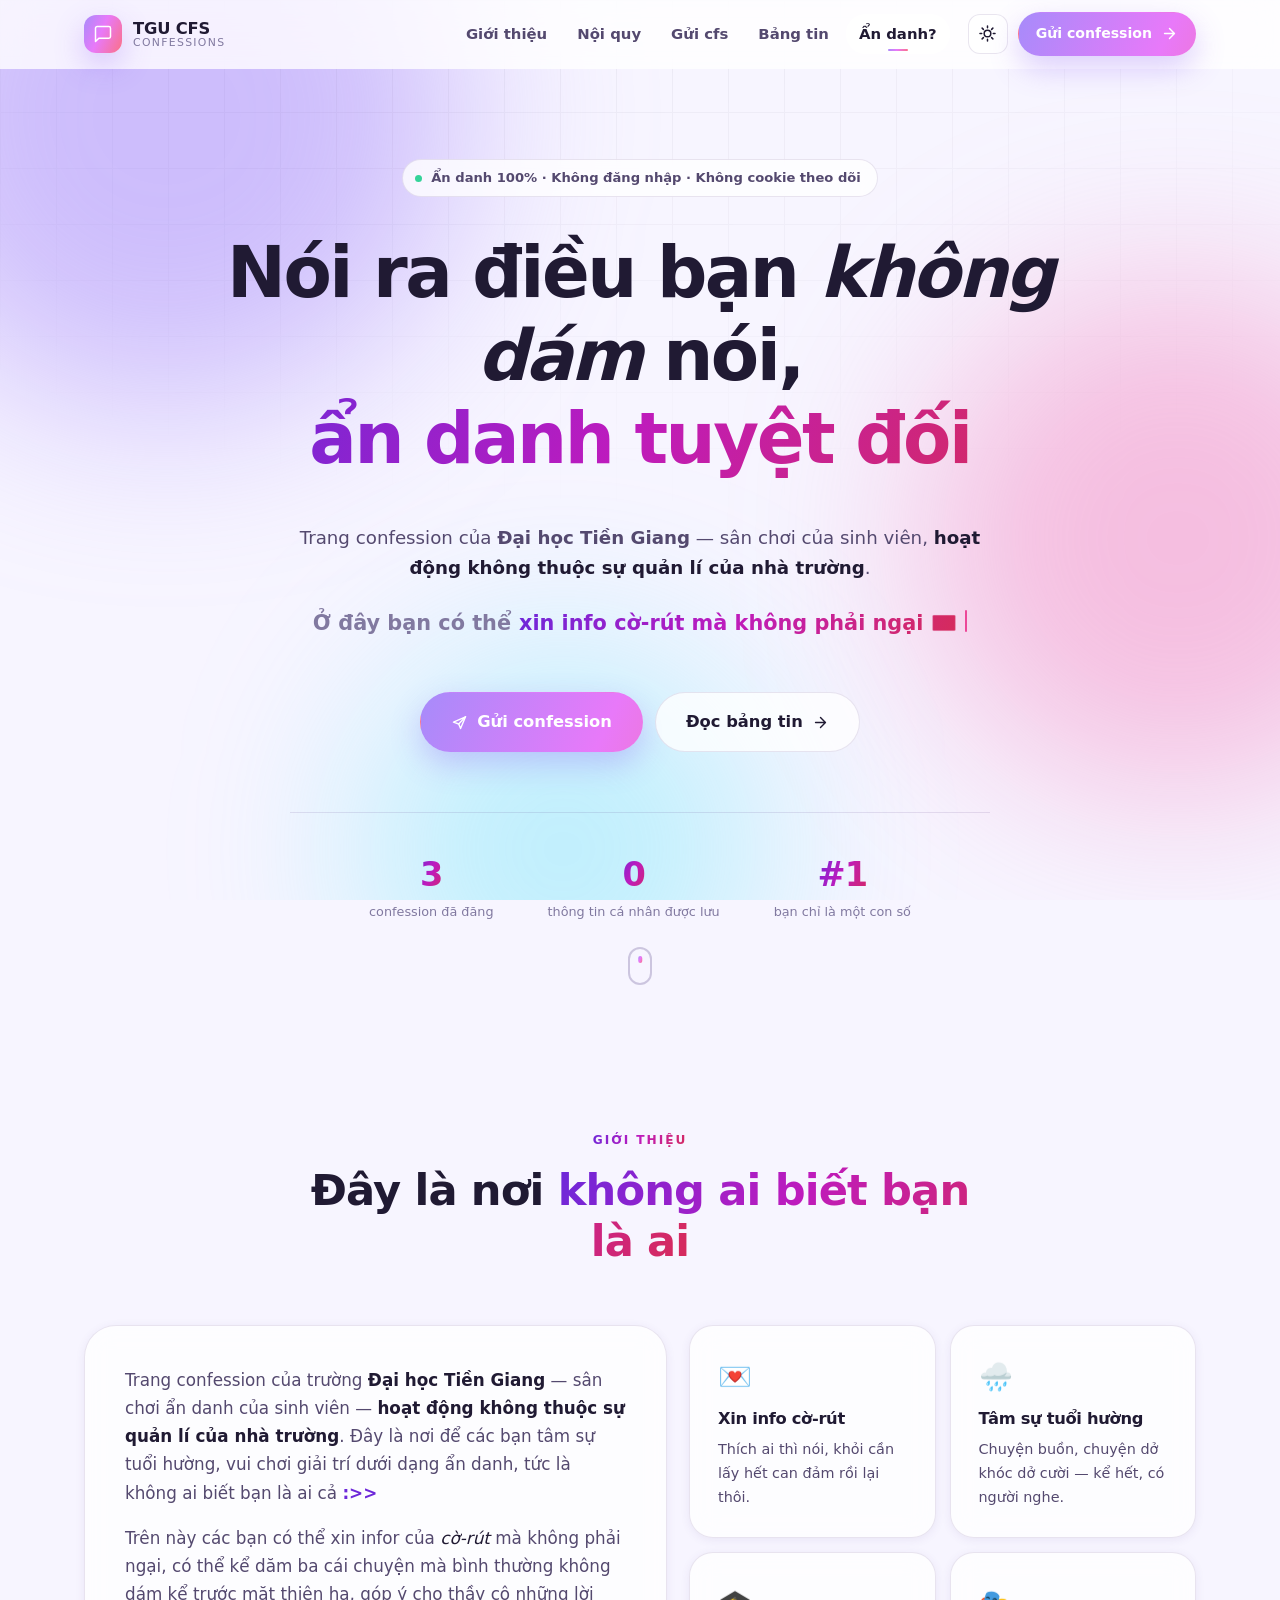
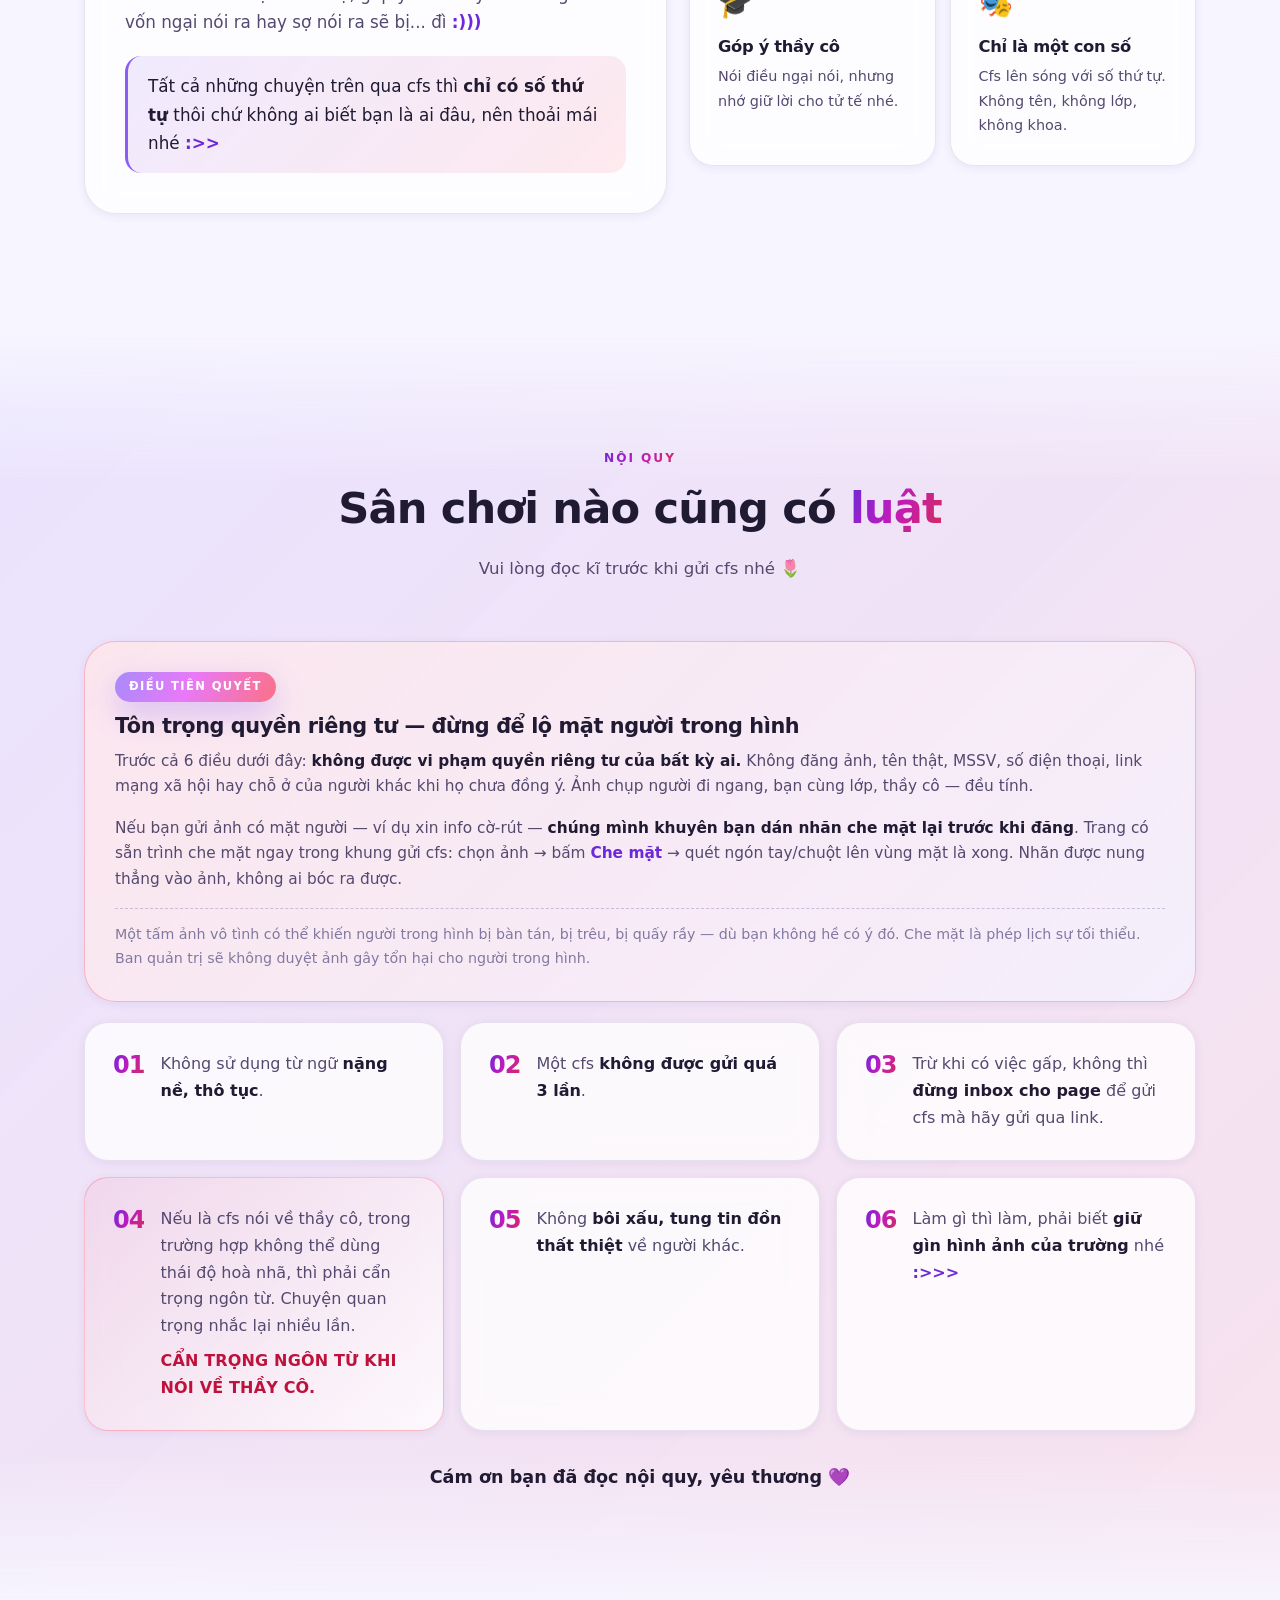
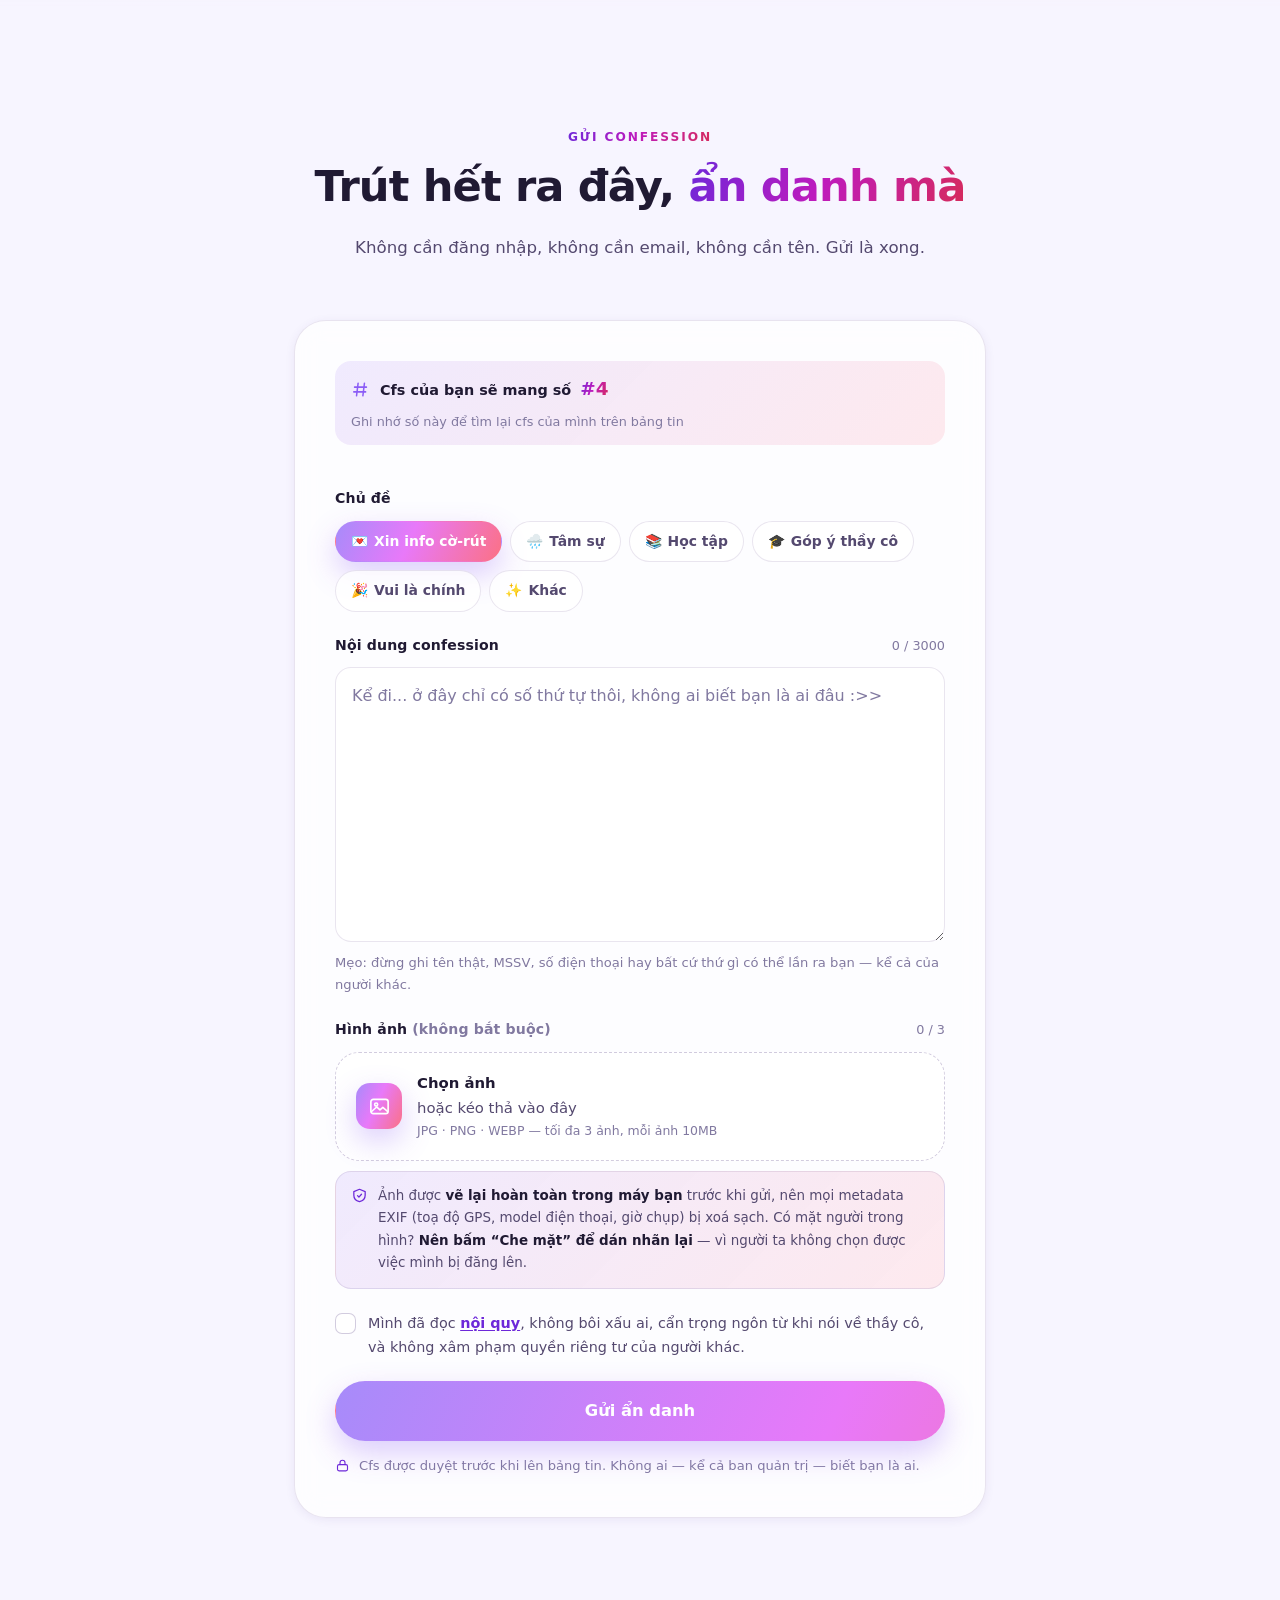
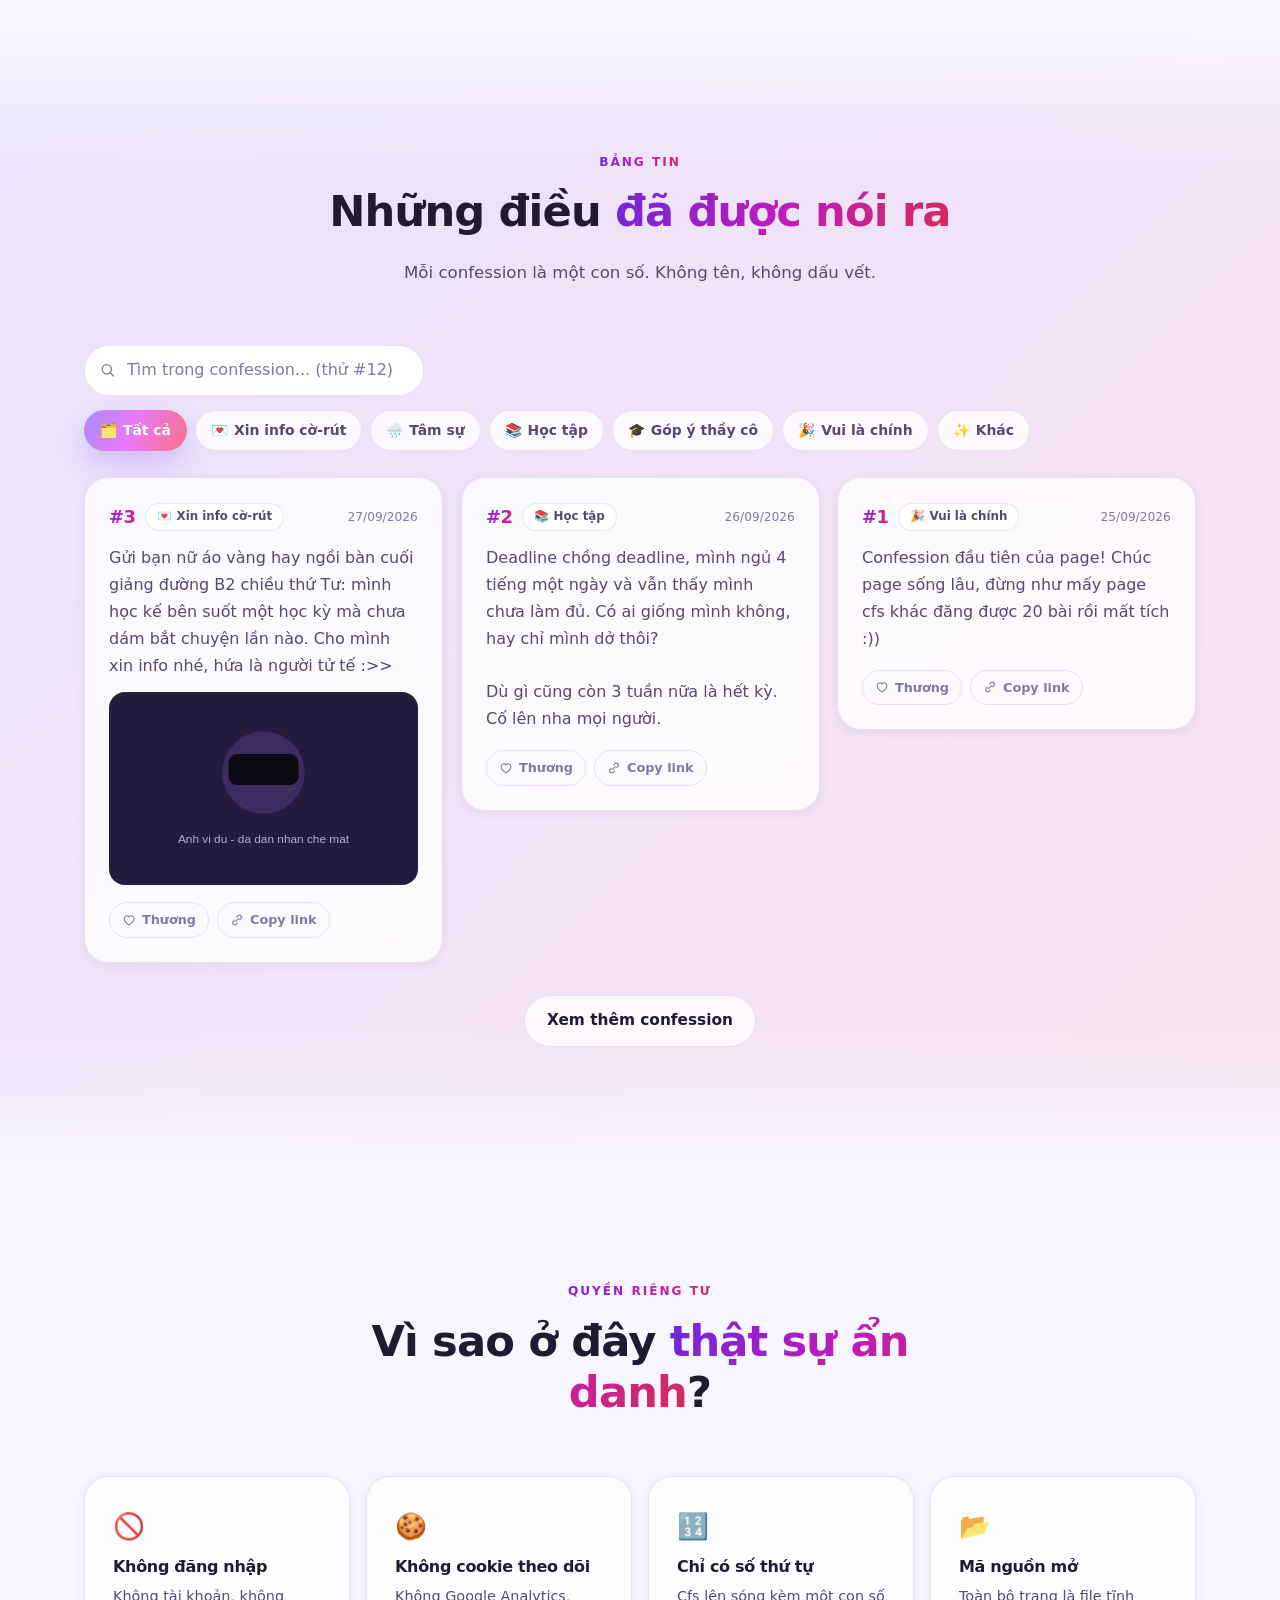
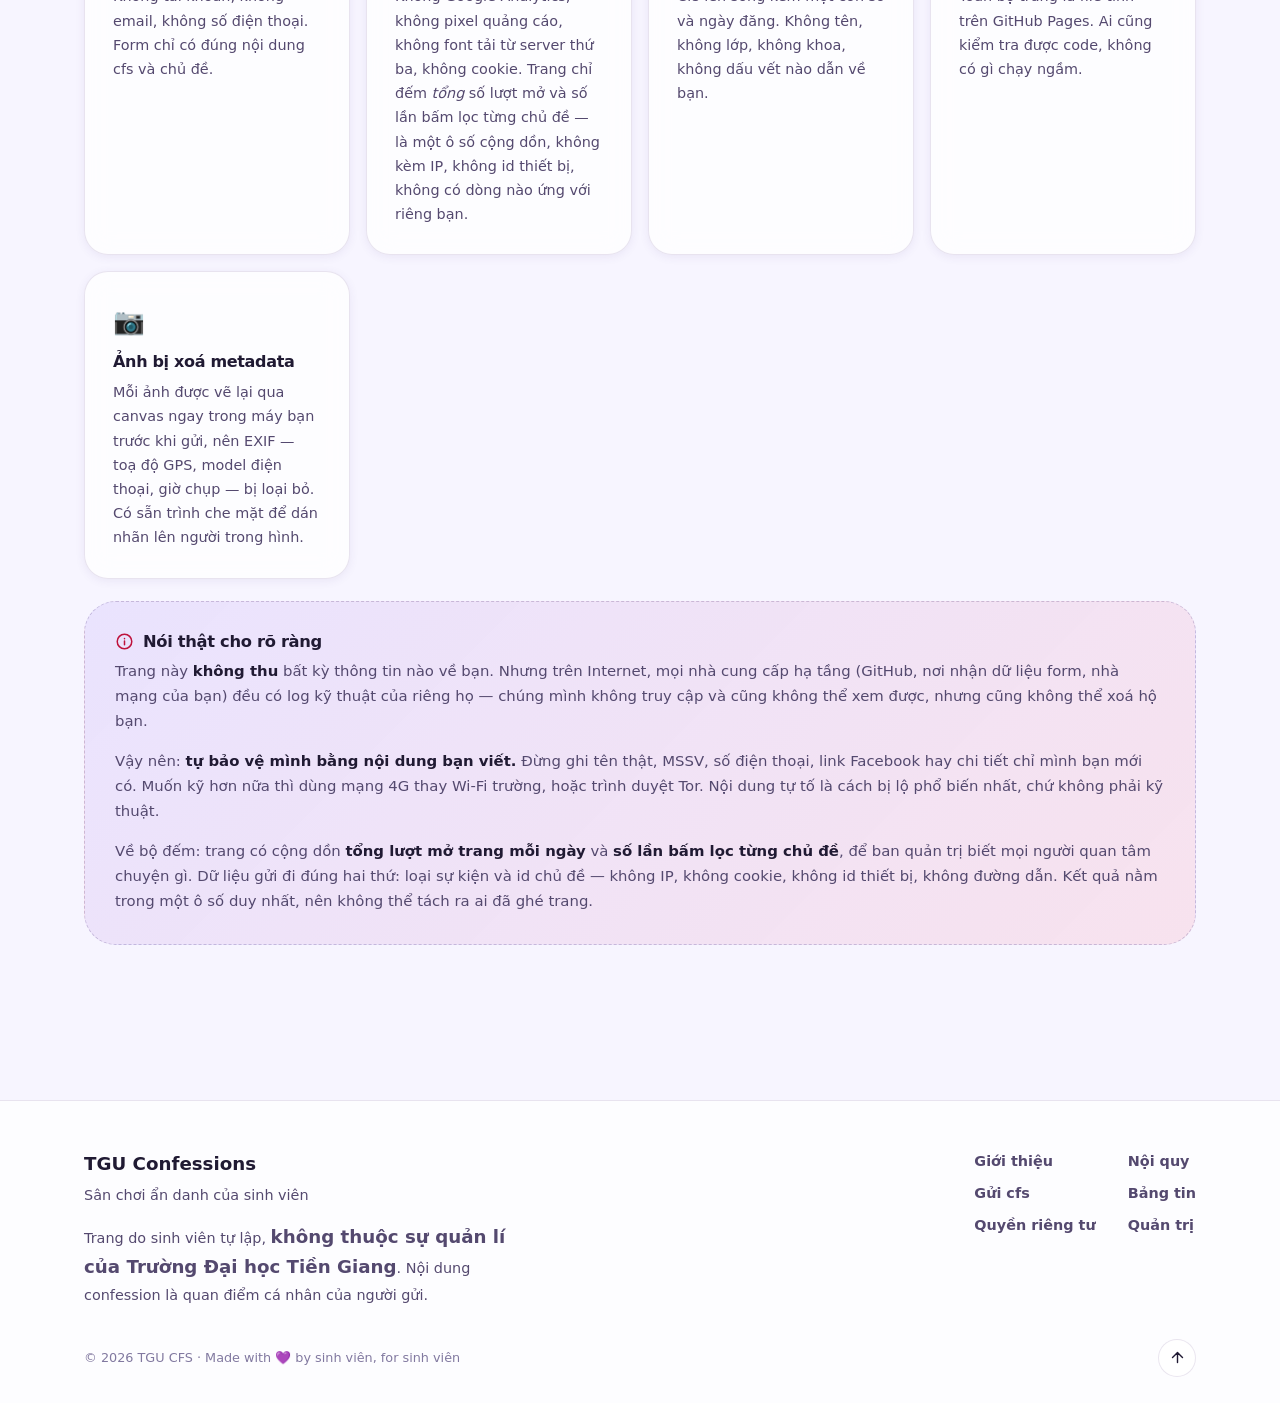
==== commit 96543e22: "hien so thu tu cho nguoi gui: cap so ngay luc gui, hien o form + hop cam on" ====
--- a/index.html
+++ b/index.html
@@ -276,6 +276,19 @@
     </header>
 
     <form class="card card-lg cfs-form reveal" id="cfsForm" novalidate data-reveal-delay="80">
+      <div class="cfs-num" id="cfsNumBox" hidden>
+        <span class="cfs-num-ico" aria-hidden="true">
+          <svg viewBox="0 0 24 24" fill="none" stroke="currentColor" stroke-width="1.9" stroke-linecap="round" stroke-linejoin="round">
+            <path d="M9 4 7 20M17 4l-2 16M4.5 9h15M3.5 15h15"/>
+          </svg>
+        </span>
+        <span class="cfs-num-text">
+          Cfs của bạn sẽ mang số
+          <strong class="cfs-num-value" id="cfsNumNext">#—</strong>
+        </span>
+        <span class="cfs-num-note">Ghi nhớ số này để tìm lại cfs của mình trên bảng tin</span>
+      </div>
+
       <div class="form-row">
         <label class="label" for="cfsCategory">Chủ đề</label>
         <div class="chips" id="categoryChips" role="radiogroup" aria-label="Chọn chủ đề"></div>
@@ -504,6 +517,11 @@
       </svg>
     </div>
     <h3 id="thanksTitle">Đã gửi rồi nha!</h3>
+    <div class="thanks-num" id="thanksNumBox" hidden>
+      <span class="thanks-num-label">Cfs của bạn là số</span>
+      <strong class="thanks-num-value" id="thanksNum">#—</strong>
+      <span class="thanks-num-note">Ghi nhớ số này nhé — khi được duyệt, cfs sẽ lên bảng tin với đúng số này.</span>
+    </div>
     <p>Confession của bạn đang chờ duyệt. Không có tên bạn ở đâu cả — chỉ một con số thôi <span class="emo">:&gt;&gt;</span></p>
     <button class="btn btn-primary" type="button" data-close>Ừ, cảm ơn</button>
   </div>
--- a/assets/css/style.css
+++ b/assets/css/style.css
@@ -573,7 +573,25 @@
 .paused-note::before { content: "🌙"; font-size: 1.2rem; }
 .cfs-form.is-paused .form-row,
 .cfs-form.is-paused .check,
+.cfs-form.is-paused .cfs-num,
 .cfs-form.is-paused .form-foot { opacity: .45; pointer-events: none; }
+
+/* Số thứ tự người gửi sẽ nhận — hiện ngay đầu ô gửi cfs */
+.cfs-num {
+  display: flex; flex-wrap: wrap; align-items: center; gap: 6px 10px;
+  margin-bottom: 20px; padding: 13px 16px;
+  border: 1px solid var(--line); border-radius: var(--radius);
+  background: var(--grad-soft);
+}
+.cfs-num-ico { display: flex; color: var(--violet); }
+.cfs-num-ico svg { width: 19px; height: 19px; }
+.cfs-num-text { font-size: .9rem; font-weight: 700; color: var(--text); }
+.cfs-num-value {
+  margin-left: 4px; font-size: 1.15rem; font-variant-numeric: tabular-nums;
+  background: var(--grad-text); -webkit-background-clip: text; background-clip: text;
+  -webkit-text-fill-color: transparent;
+}
+.cfs-num-note { flex: 1 1 100%; font-size: .8rem; color: var(--text-dim); }
 
 .form-foot { display: flex; flex-direction: column; gap: 14px; }
 .form-note {
@@ -731,6 +749,21 @@
 @keyframes draw { from { stroke-dashoffset: 30; } to { stroke-dashoffset: 0; } }
 .modal-card h3 { font-size: 1.35rem; }
 .modal-card p { color: var(--text-soft); font-size: .94rem; margin-bottom: 22px; }
+
+/* Số cfs vừa gửi — để người gửi ghi nhớ */
+.thanks-num {
+  margin: 16px 0 4px; padding: 14px 16px;
+  border: 1px solid var(--line); border-radius: var(--radius);
+  background: var(--grad-soft);
+}
+.thanks-num-label { display: block; font-size: .82rem; color: var(--text-dim); }
+.thanks-num-value {
+  display: block; margin: 2px 0 6px;
+  font-size: 2rem; line-height: 1.1; font-variant-numeric: tabular-nums;
+  background: var(--grad-text); -webkit-background-clip: text; background-clip: text;
+  -webkit-text-fill-color: transparent;
+}
+.thanks-num-note { display: block; font-size: .8rem; color: var(--text-soft); }
 
 /* Toast */
 .toast-wrap {
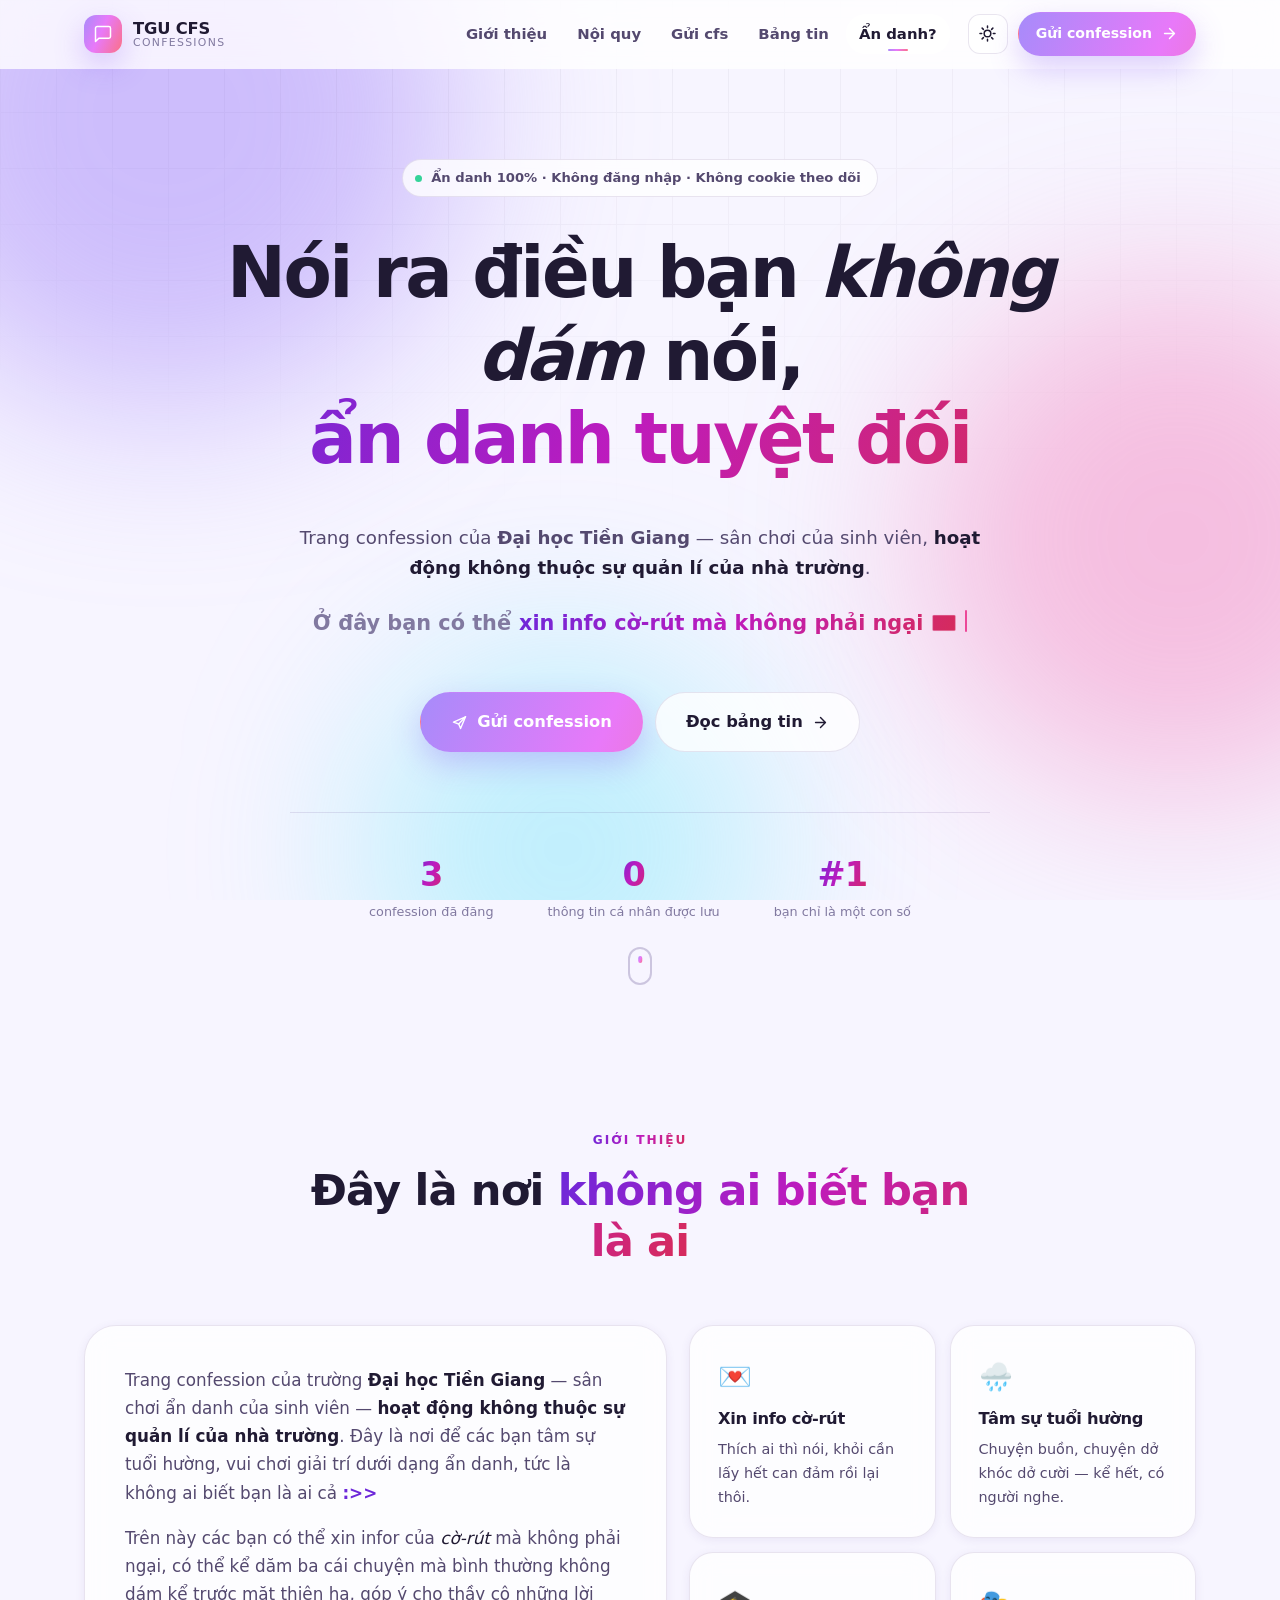
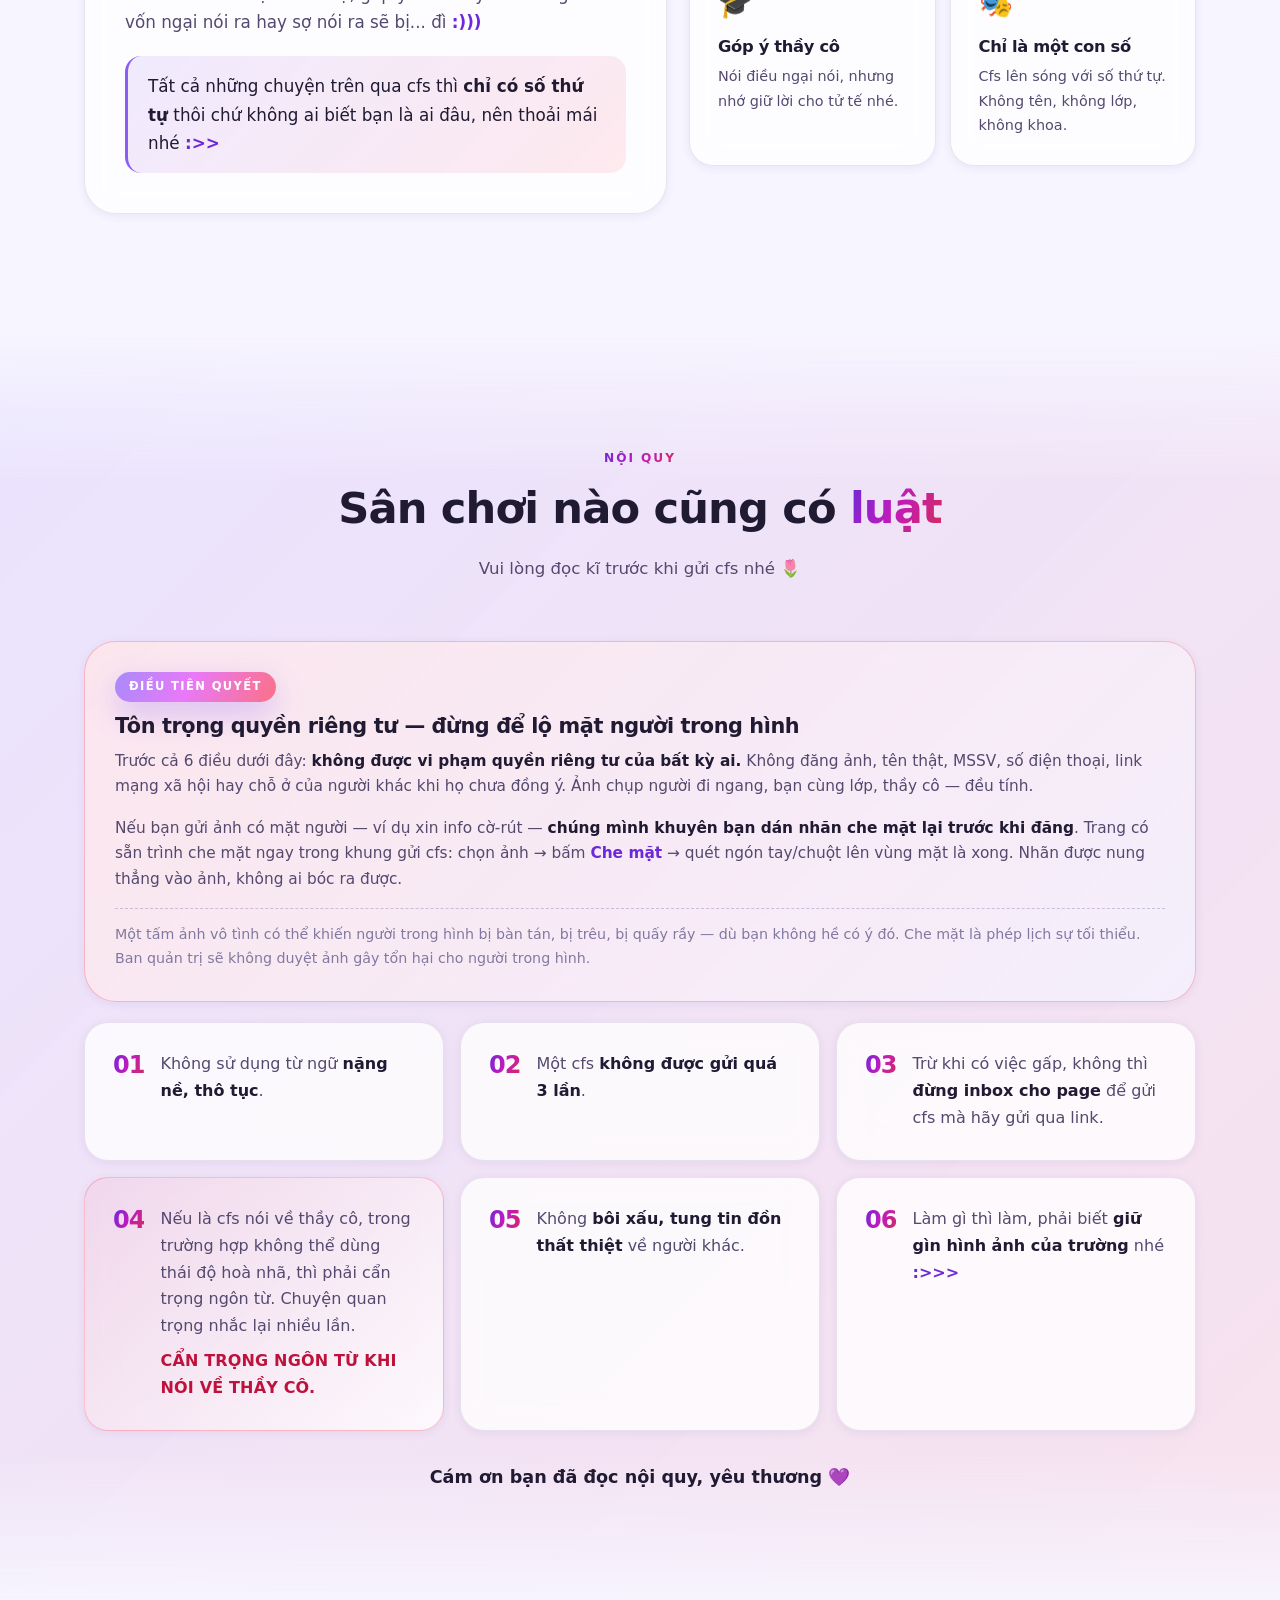
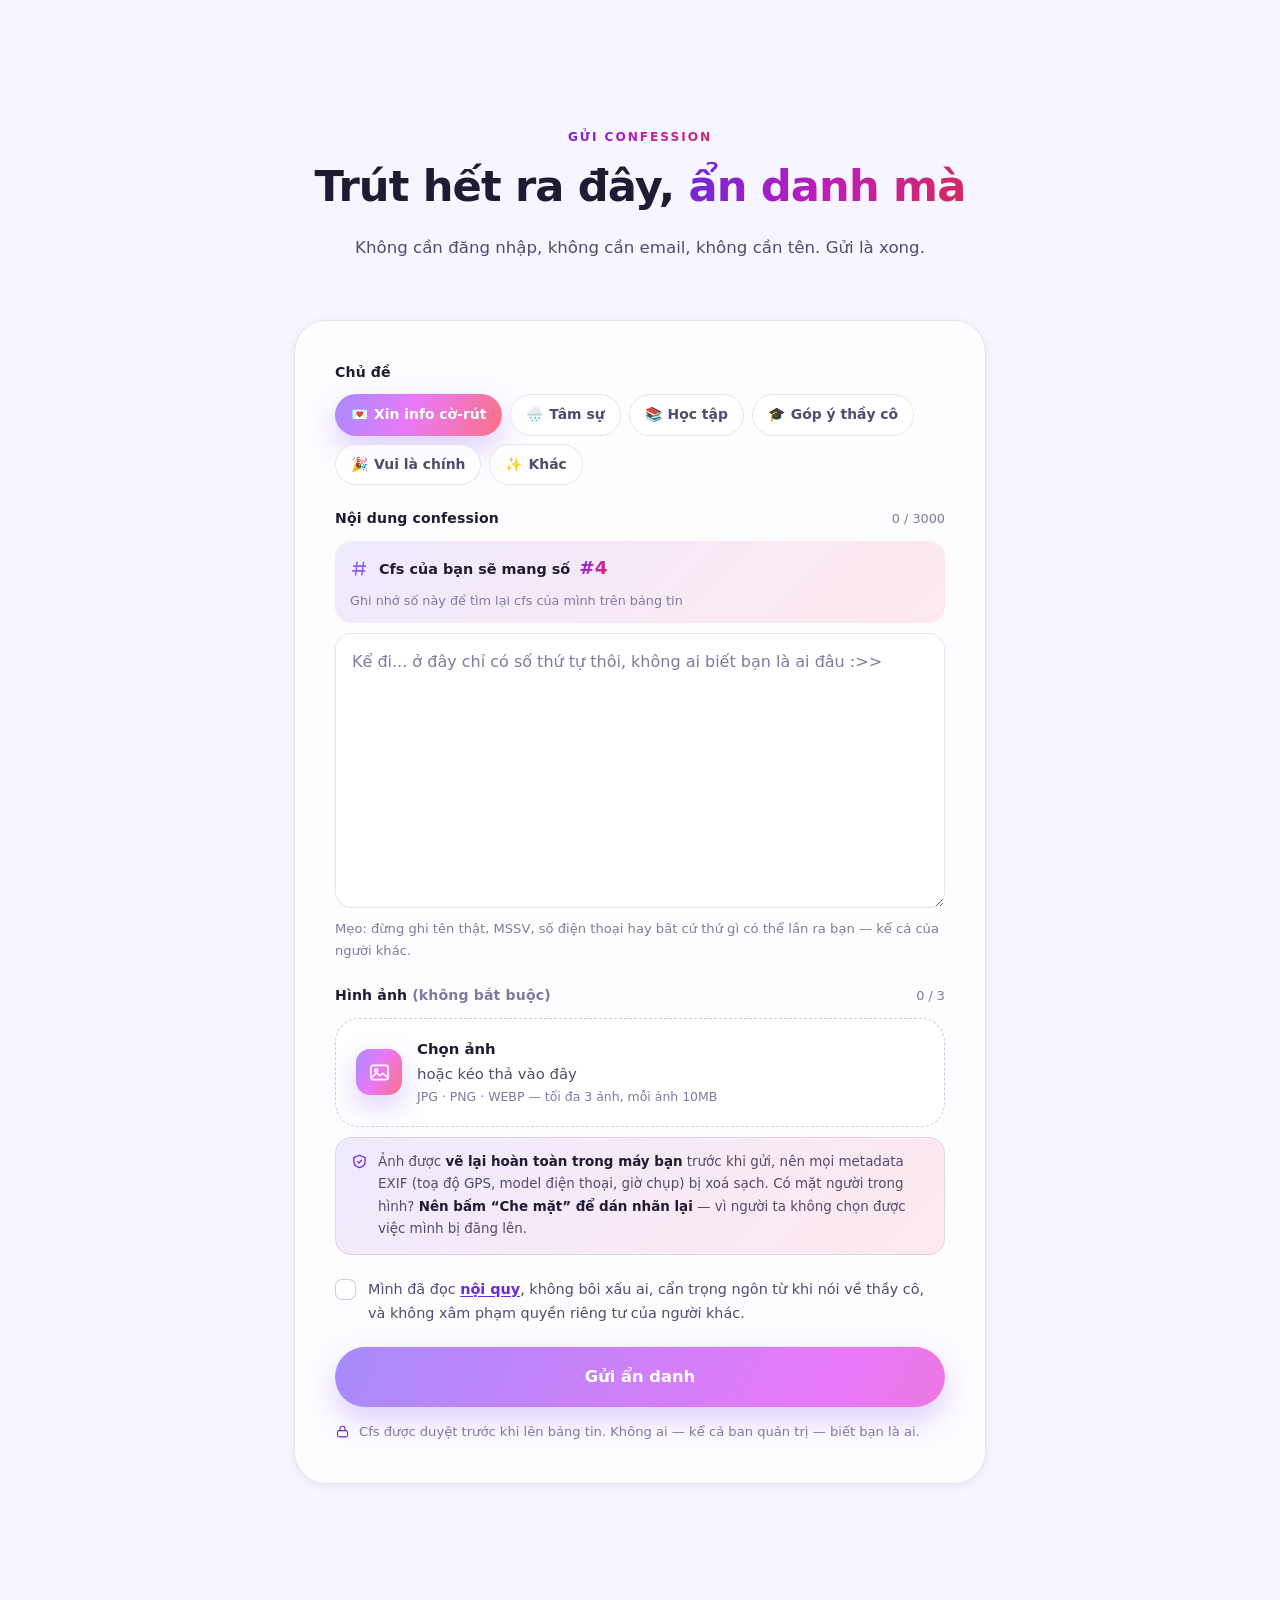
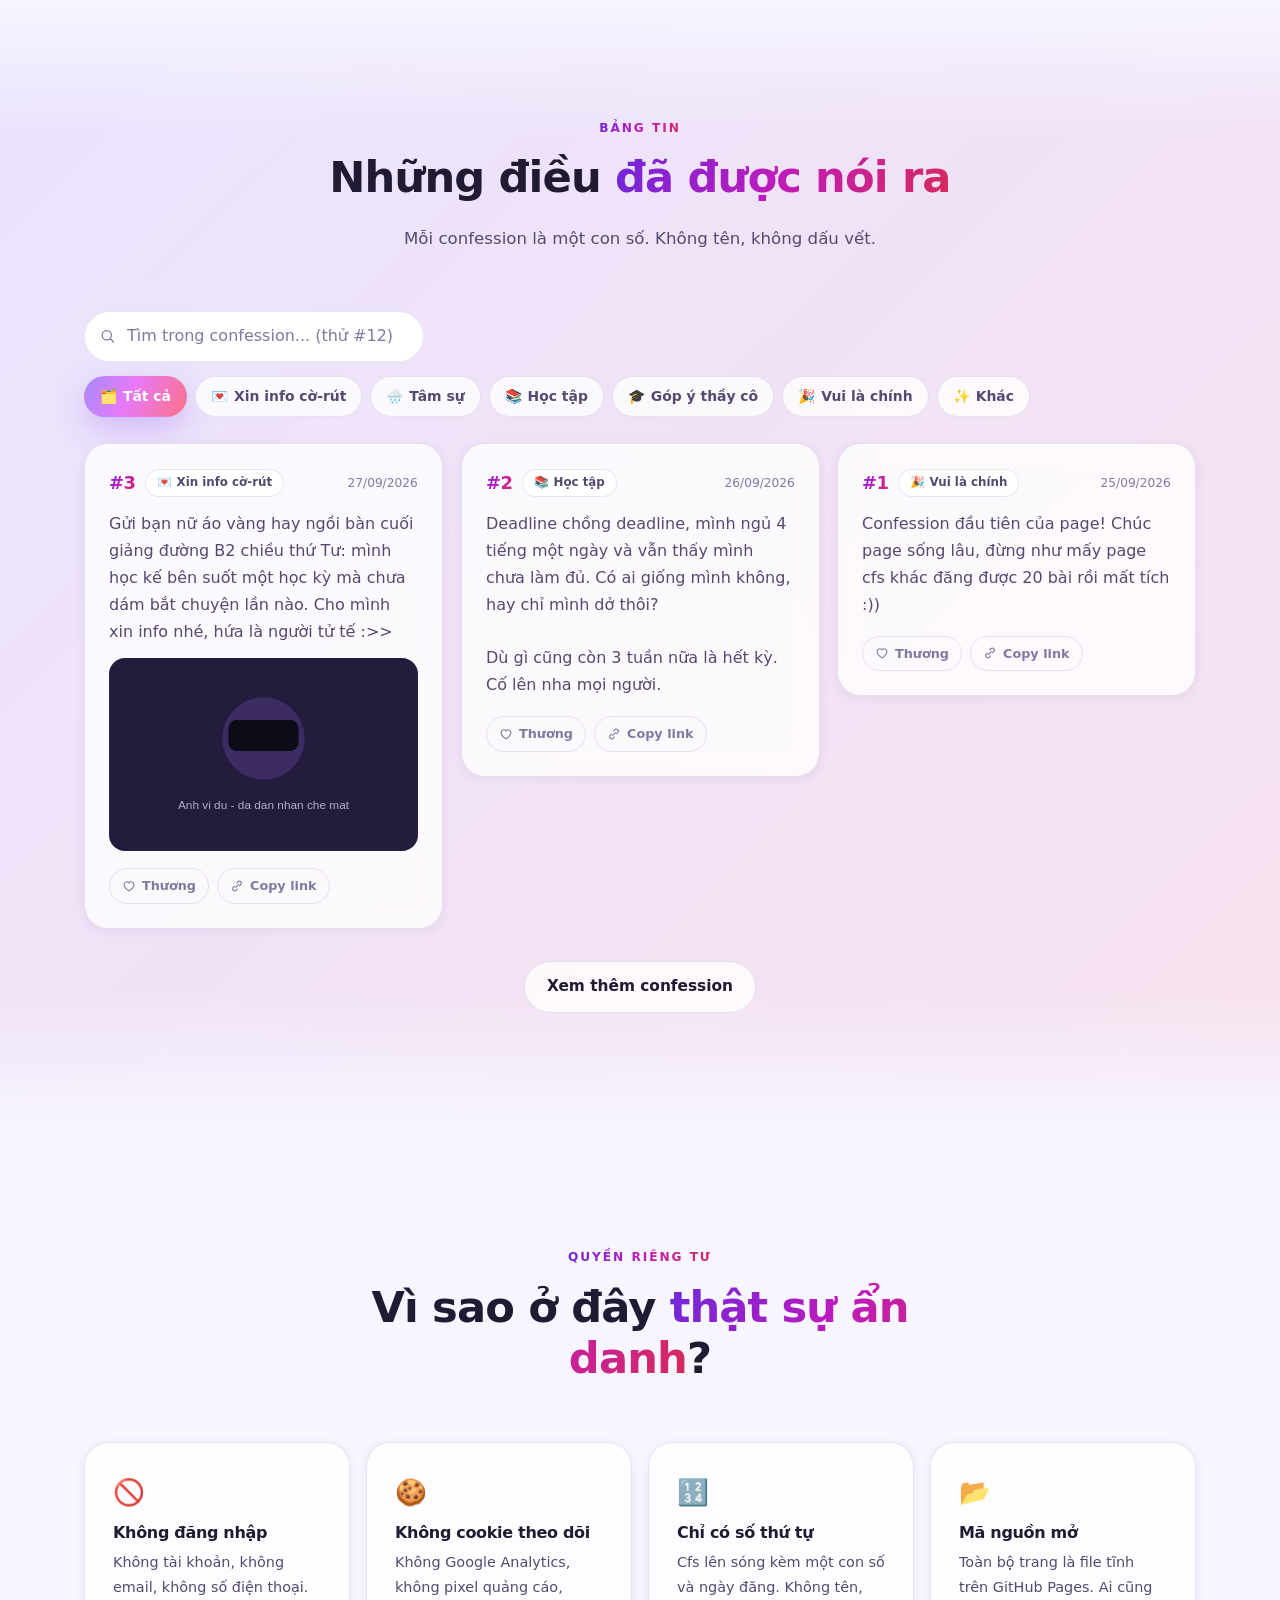
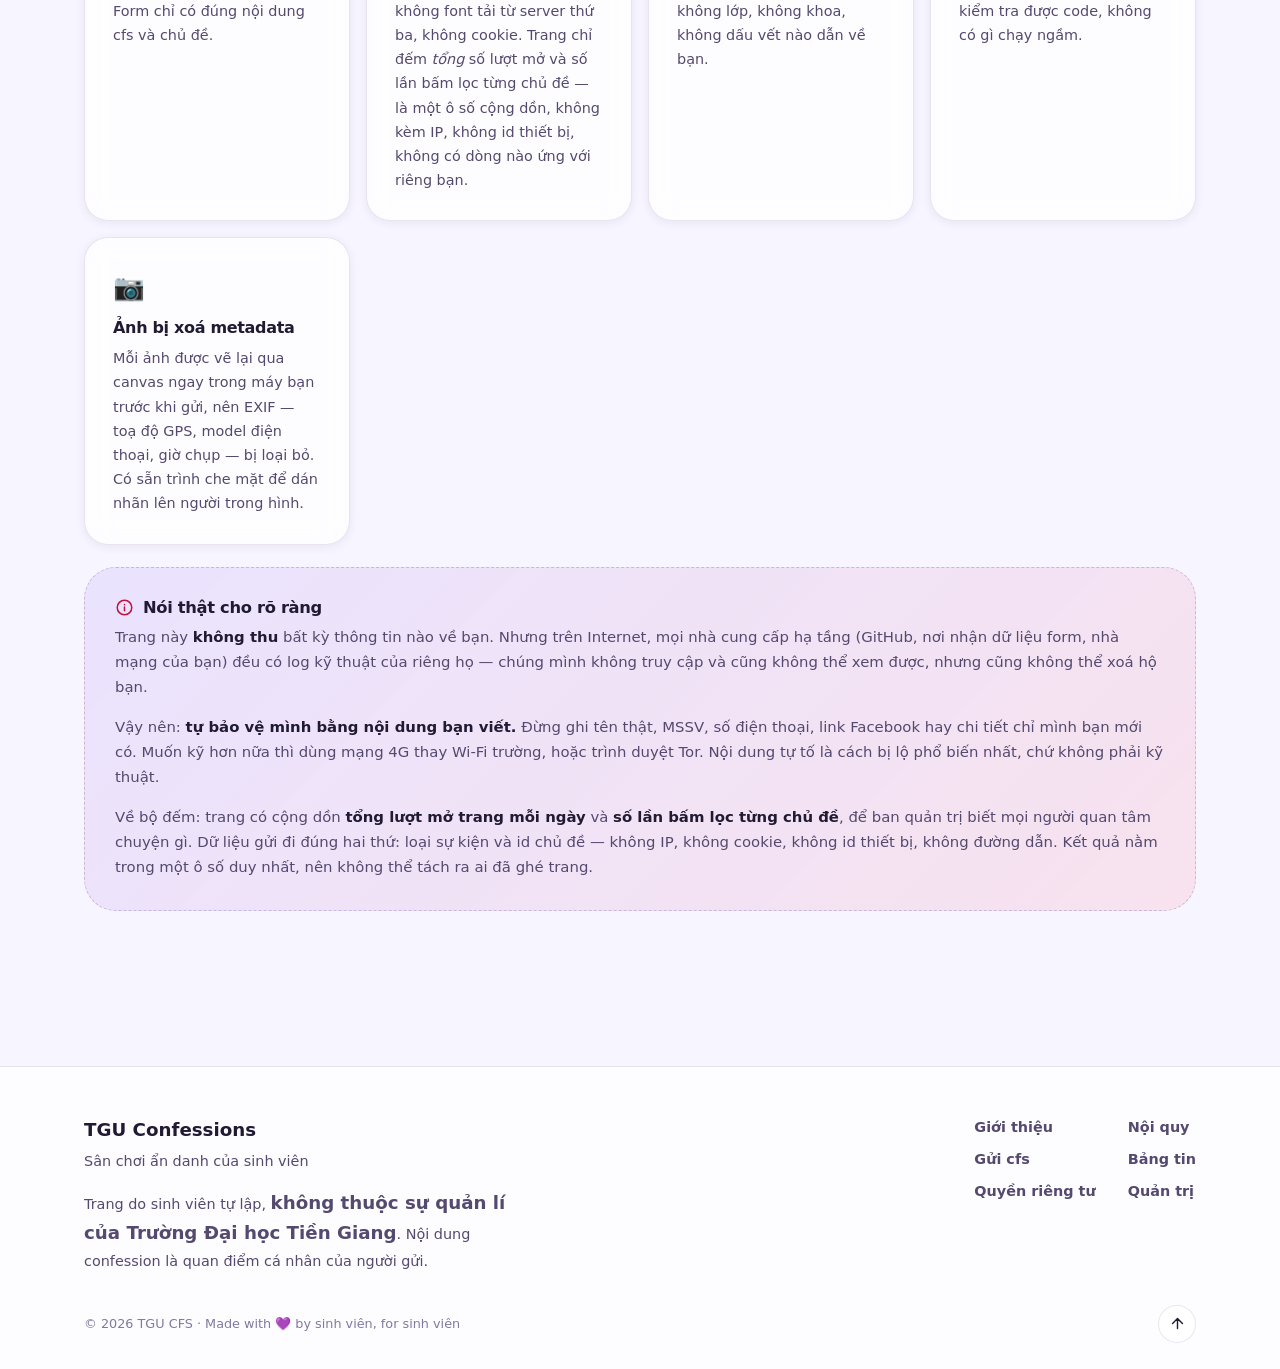
==== commit cd135f00: "dai so nam ngay tren o nhap noi dung confession" ====
--- a/index.html
+++ b/index.html
@@ -276,19 +276,6 @@
     </header>
 
     <form class="card card-lg cfs-form reveal" id="cfsForm" novalidate data-reveal-delay="80">
-      <div class="cfs-num" id="cfsNumBox" hidden>
-        <span class="cfs-num-ico" aria-hidden="true">
-          <svg viewBox="0 0 24 24" fill="none" stroke="currentColor" stroke-width="1.9" stroke-linecap="round" stroke-linejoin="round">
-            <path d="M9 4 7 20M17 4l-2 16M4.5 9h15M3.5 15h15"/>
-          </svg>
-        </span>
-        <span class="cfs-num-text">
-          Cfs của bạn sẽ mang số
-          <strong class="cfs-num-value" id="cfsNumNext">#—</strong>
-        </span>
-        <span class="cfs-num-note">Ghi nhớ số này để tìm lại cfs của mình trên bảng tin</span>
-      </div>
-
       <div class="form-row">
         <label class="label" for="cfsCategory">Chủ đề</label>
         <div class="chips" id="categoryChips" role="radiogroup" aria-label="Chọn chủ đề"></div>
@@ -299,6 +286,18 @@
         <div class="label-line">
           <label class="label" for="cfsContent">Nội dung confession</label>
           <span class="counter" id="charCounter">0</span>
+        </div>
+        <div class="cfs-num" id="cfsNumBox" hidden>
+          <span class="cfs-num-ico" aria-hidden="true">
+            <svg viewBox="0 0 24 24" fill="none" stroke="currentColor" stroke-width="1.9" stroke-linecap="round" stroke-linejoin="round">
+              <path d="M9 4 7 20M17 4l-2 16M4.5 9h15M3.5 15h15"/>
+            </svg>
+          </span>
+          <span class="cfs-num-text">
+            Cfs của bạn sẽ mang số
+            <strong class="cfs-num-value" id="cfsNumNext">#—</strong>
+          </span>
+          <span class="cfs-num-note">Ghi nhớ số này để tìm lại cfs của mình trên bảng tin</span>
         </div>
         <textarea id="cfsContent" name="content" class="input textarea" rows="9"
                   placeholder="Kể đi... ở đây chỉ có số thứ tự thôi, không ai biết bạn là ai đâu :>>"
--- a/assets/css/style.css
+++ b/assets/css/style.css
@@ -573,13 +573,12 @@
 .paused-note::before { content: "🌙"; font-size: 1.2rem; }
 .cfs-form.is-paused .form-row,
 .cfs-form.is-paused .check,
-.cfs-form.is-paused .cfs-num,
 .cfs-form.is-paused .form-foot { opacity: .45; pointer-events: none; }
 
-/* Số thứ tự người gửi sẽ nhận — hiện ngay đầu ô gửi cfs */
+/* Số thứ tự người gửi sẽ nhận — hiện ngay trên ô nhập nội dung */
 .cfs-num {
   display: flex; flex-wrap: wrap; align-items: center; gap: 6px 10px;
-  margin-bottom: 20px; padding: 13px 16px;
+  padding: 12px 15px;
   border: 1px solid var(--line); border-radius: var(--radius);
   background: var(--grad-soft);
 }
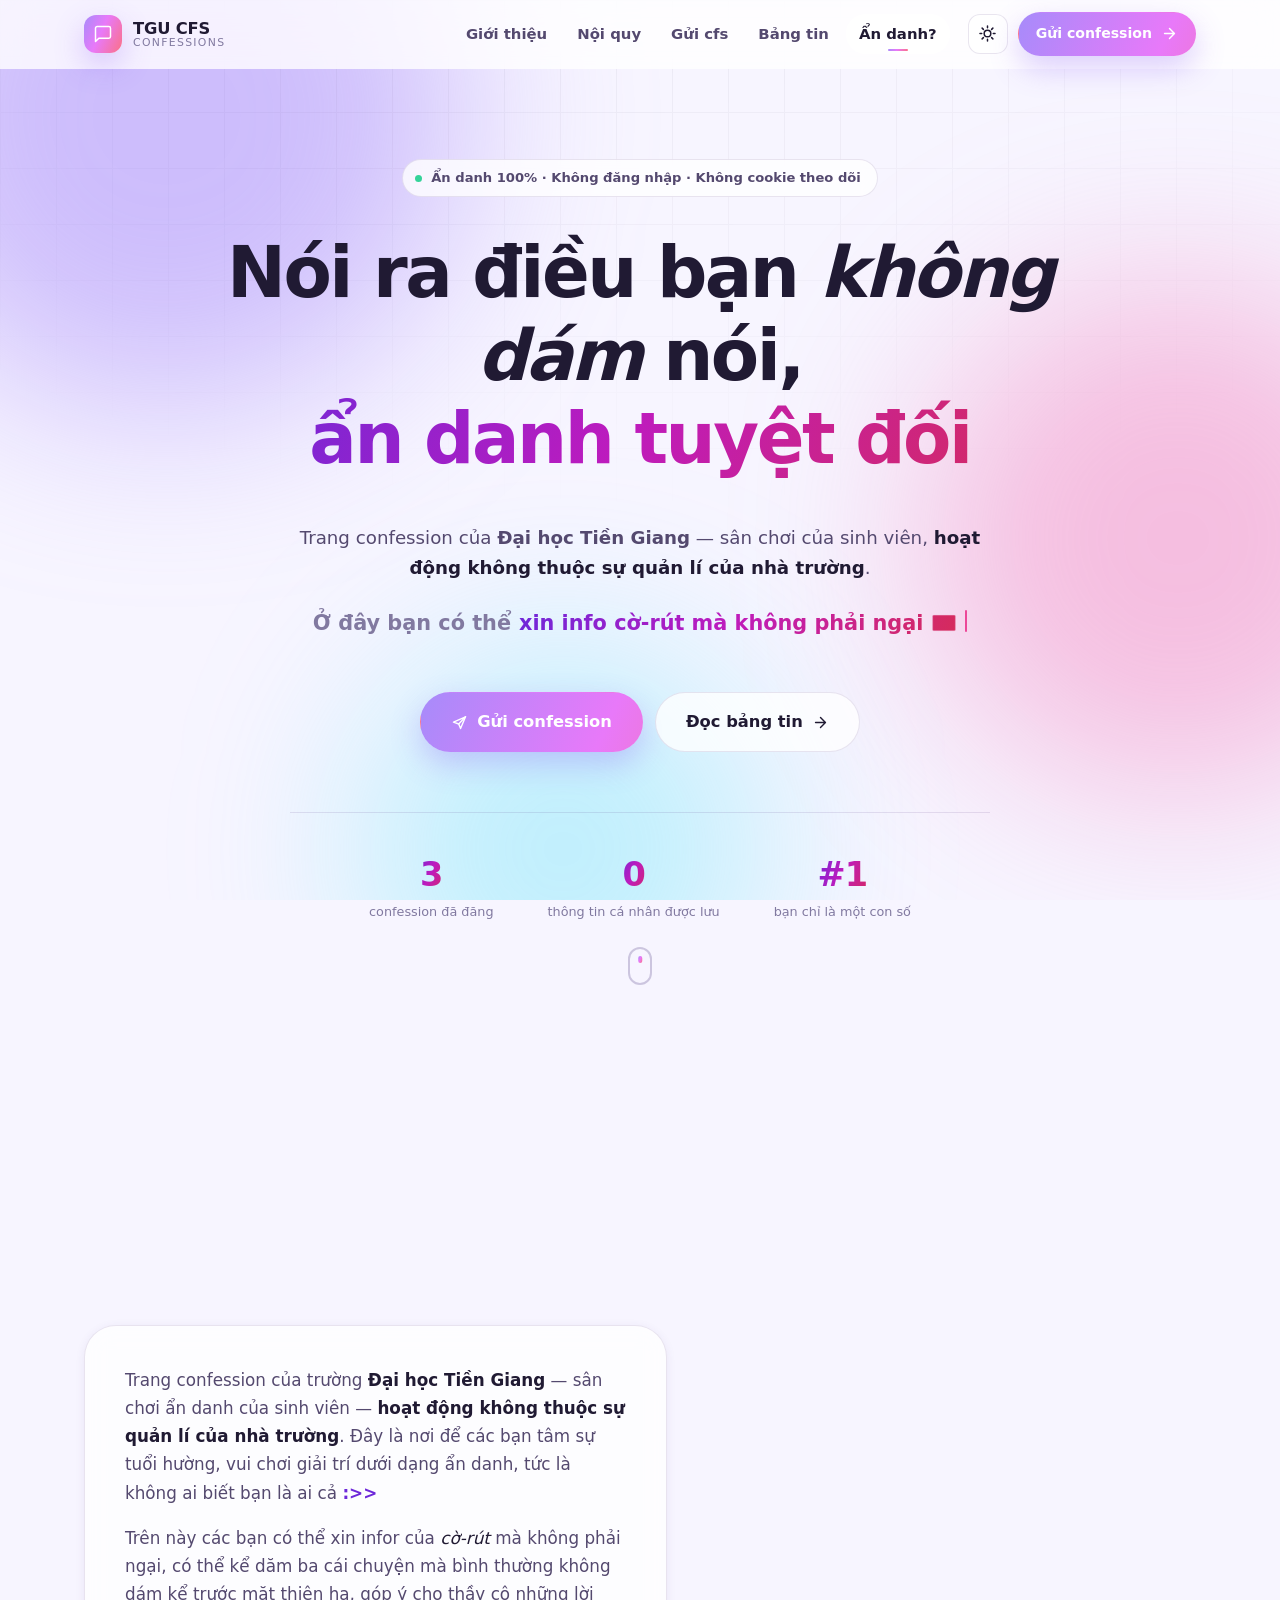
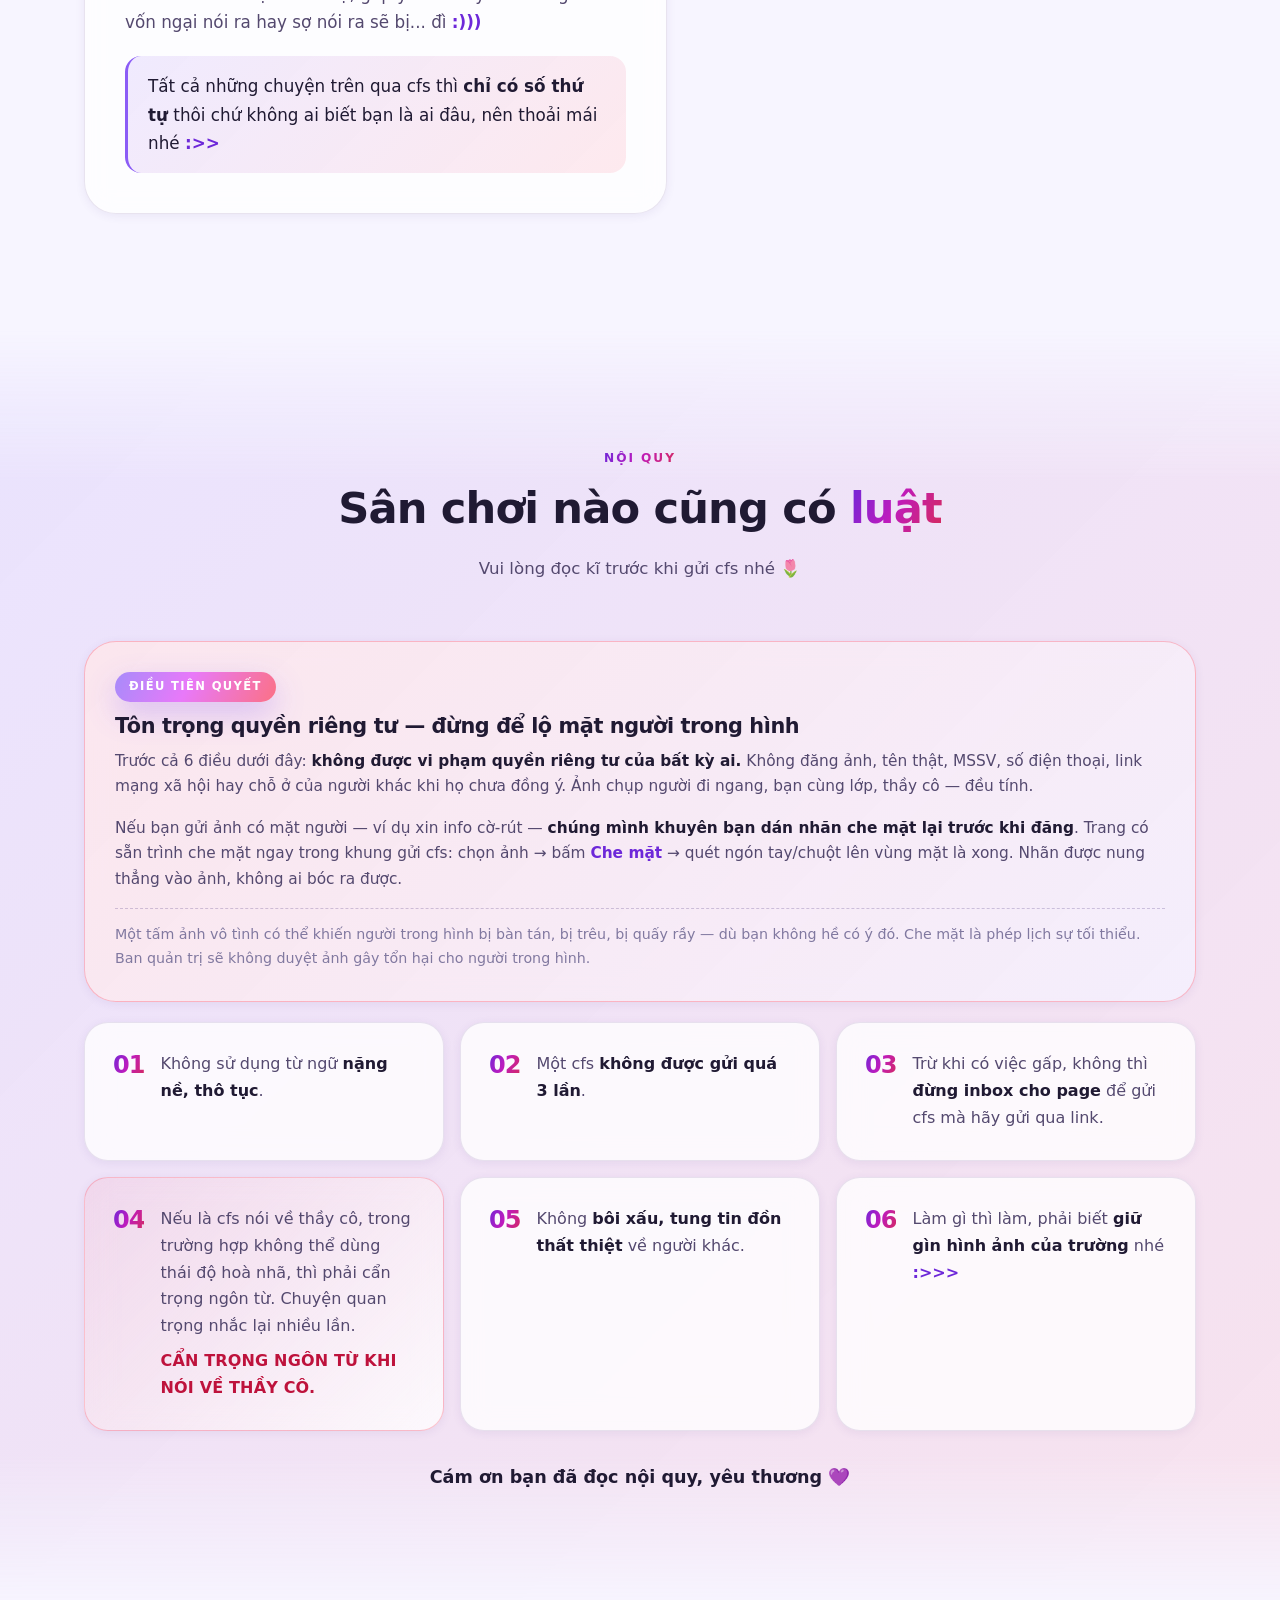
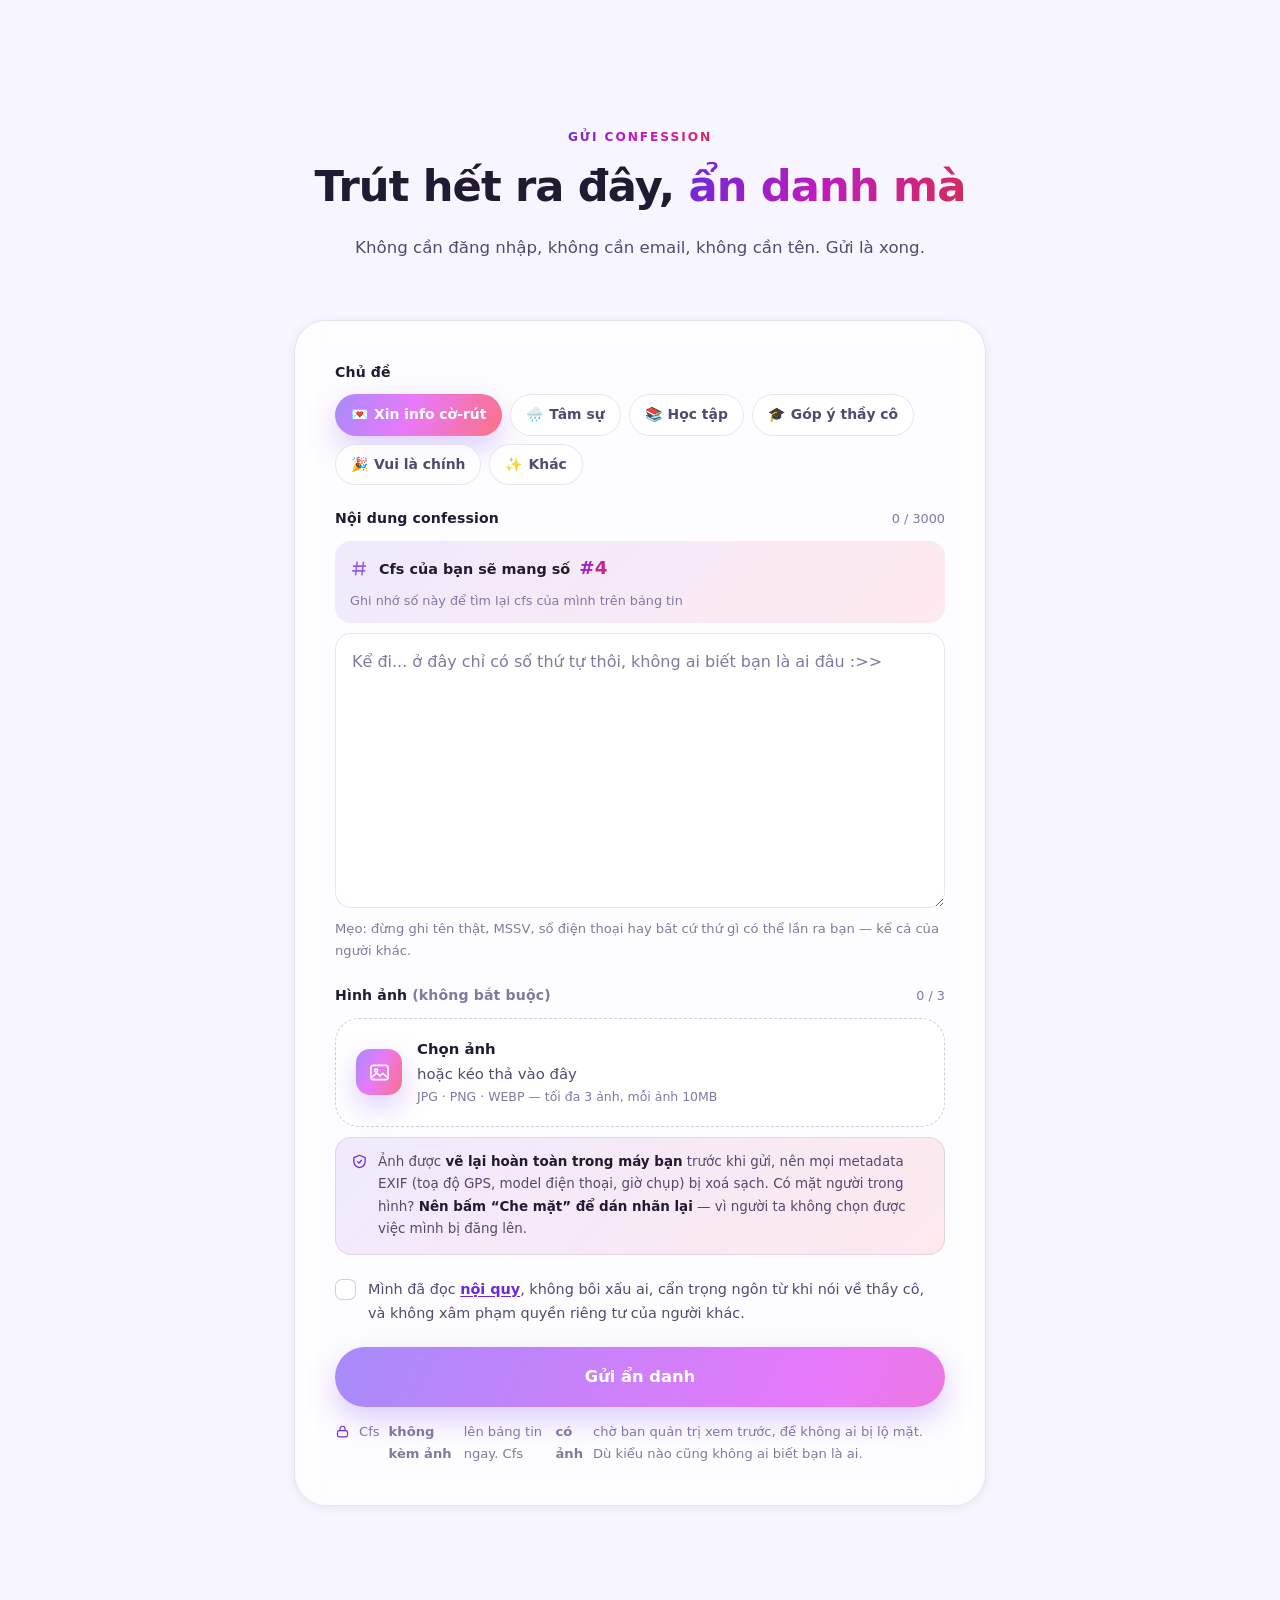
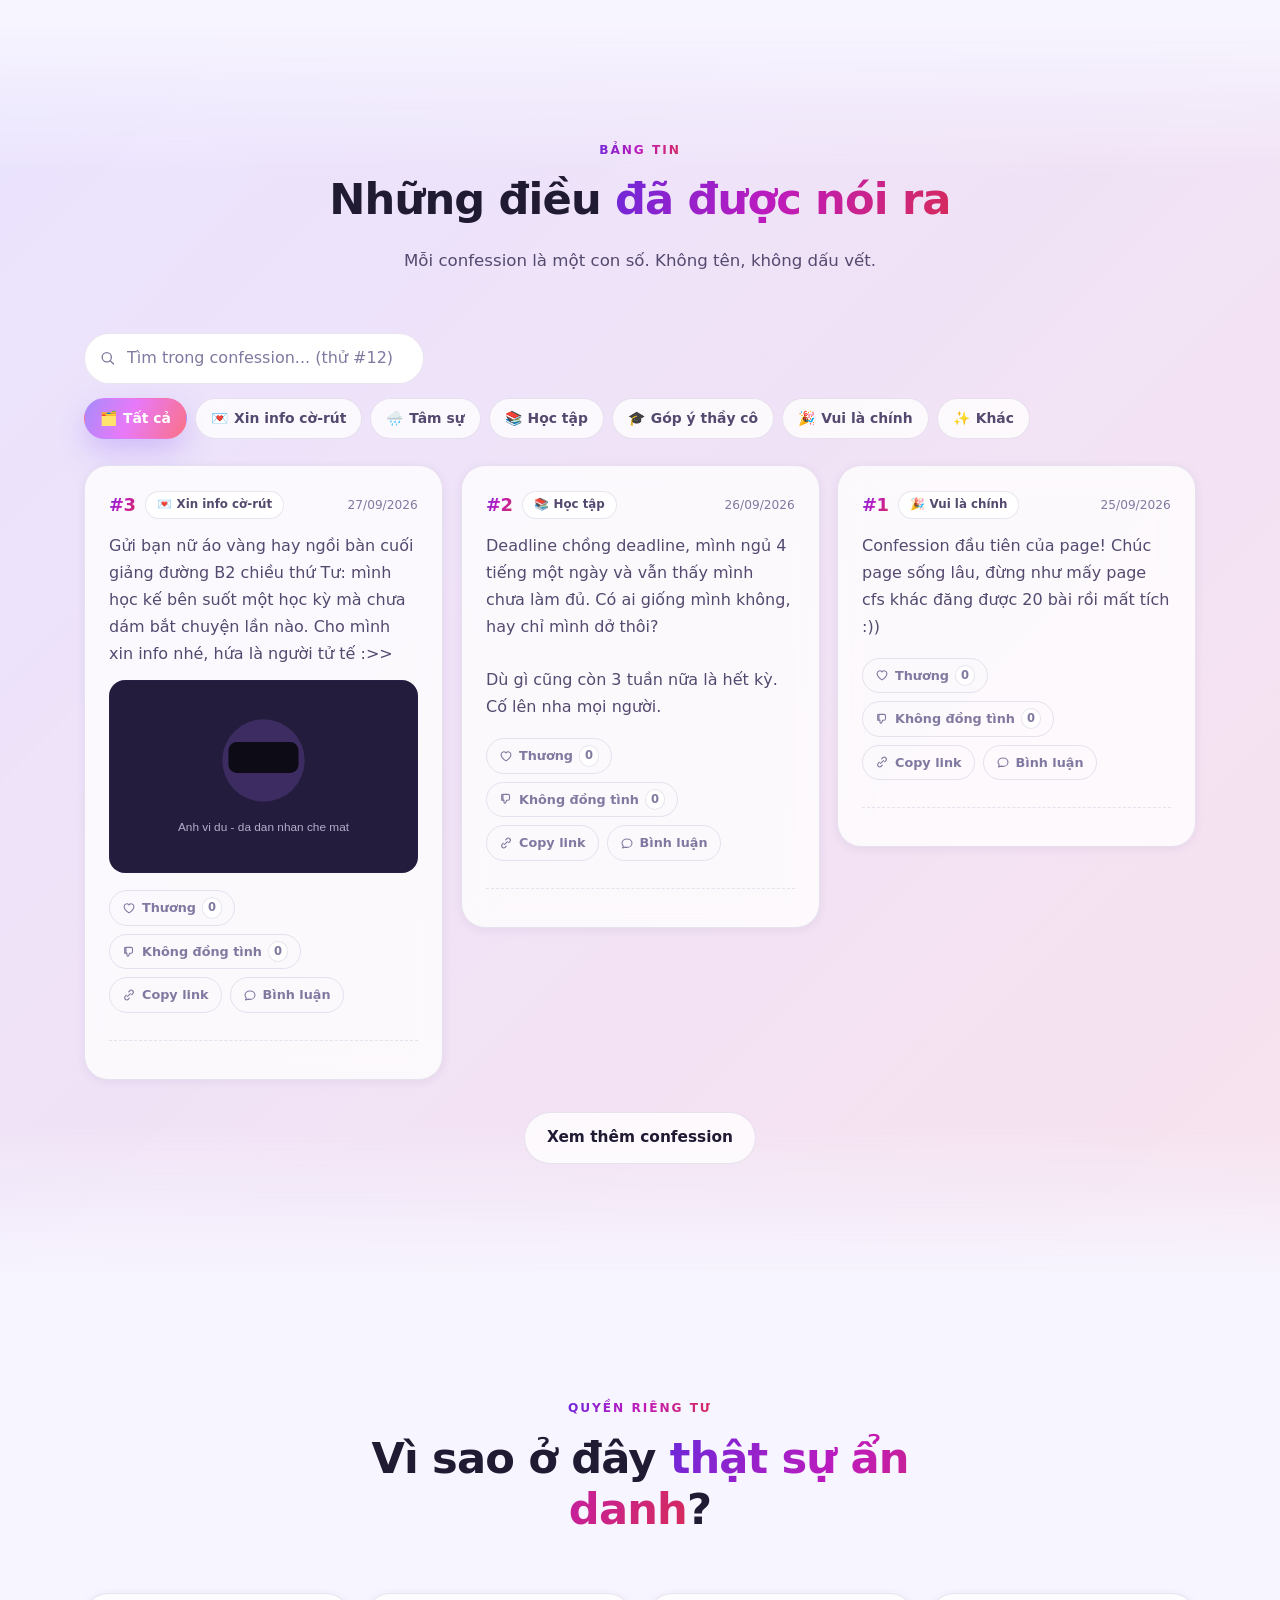
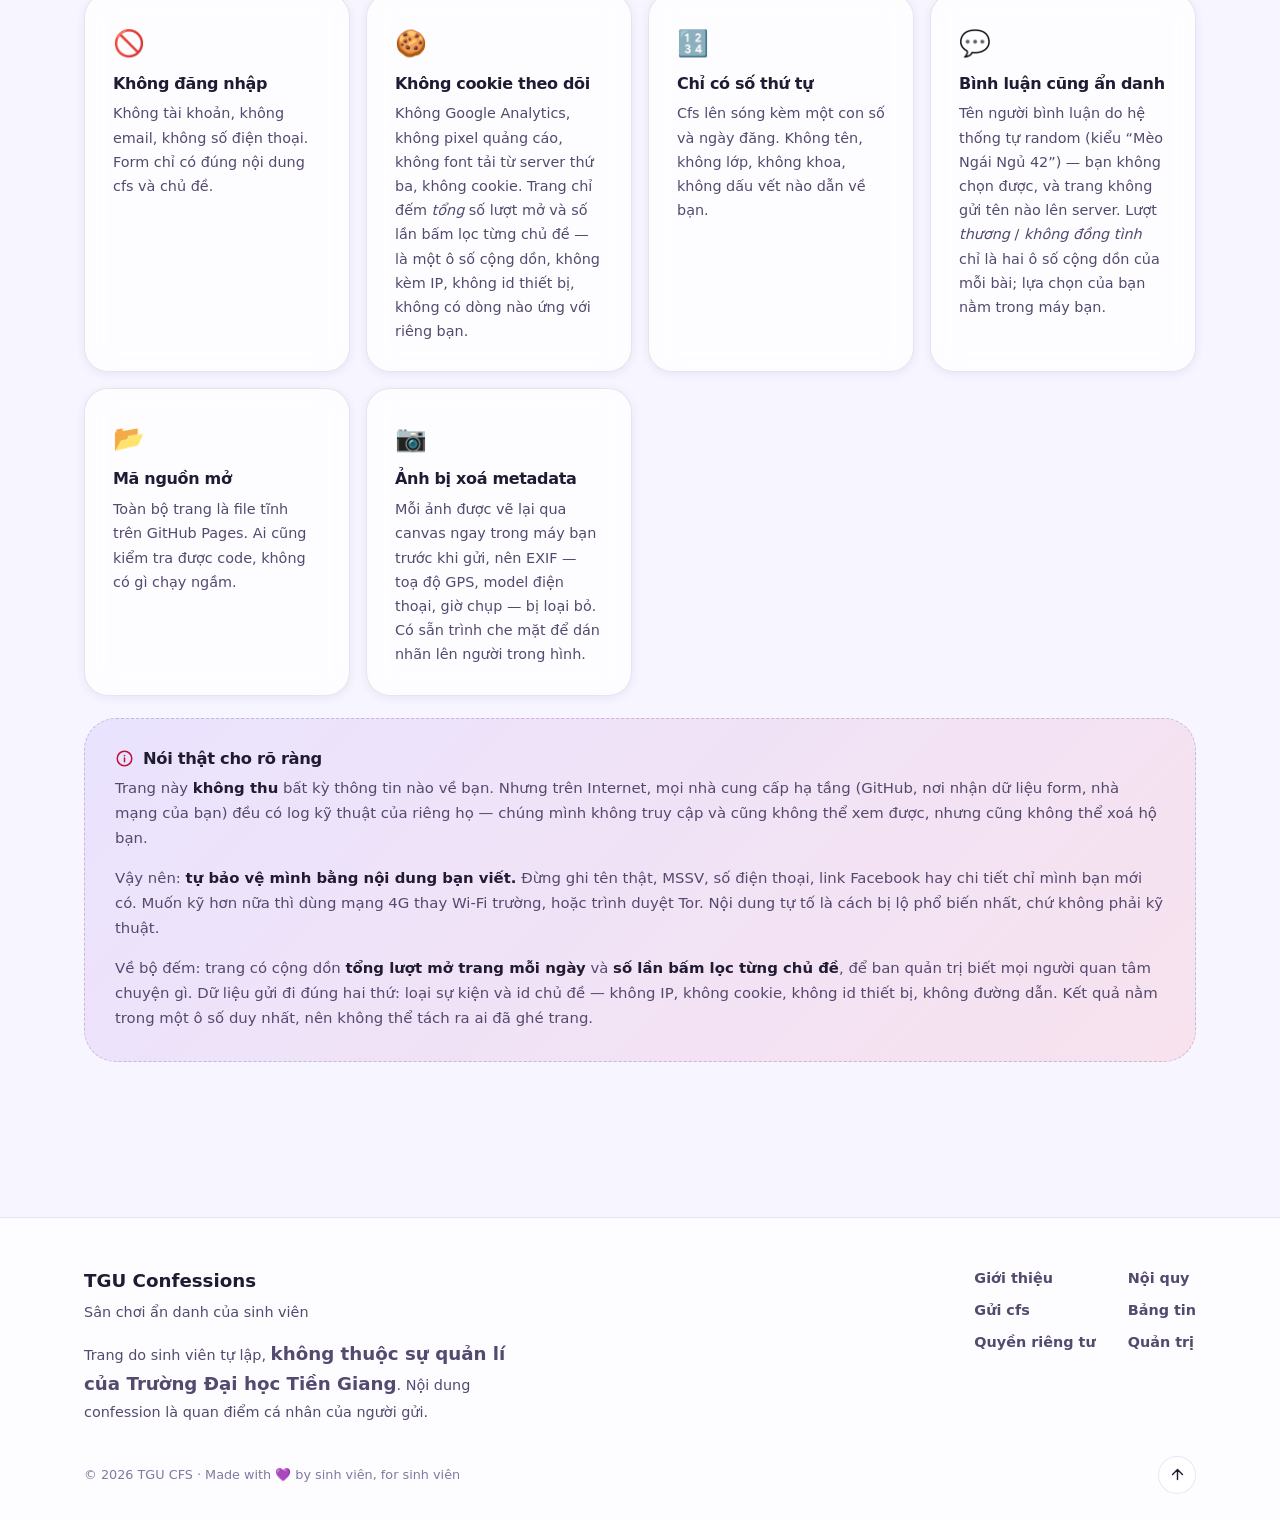
==== commit 896191fa: "binh luan an danh + nut thuong/khong dong tinh co so dem + tu duyet bai khong anh + dang nhap admin " ====
--- a/index.html
+++ b/index.html
@@ -369,7 +369,8 @@
           <svg viewBox="0 0 24 24" fill="none" stroke="currentColor" stroke-width="1.8" stroke-linecap="round" stroke-linejoin="round" aria-hidden="true">
             <rect x="4" y="10.5" width="16" height="10" rx="2.5"/><path d="M8 10.5V7.5a4 4 0 0 1 8 0v3"/>
           </svg>
-          Cfs được duyệt trước khi lên bảng tin. Không ai — kể cả ban quản trị — biết bạn là ai.
+          Cfs <strong>không kèm ảnh</strong> lên bảng tin ngay. Cfs <strong>có ảnh</strong> chờ ban quản trị
+          xem trước, để không ai bị lộ mặt. Dù kiểu nào cũng không ai biết bạn là ai.
         </p>
       </div>
     </form>
@@ -434,11 +435,18 @@
         <p>Cfs lên sóng kèm một con số và ngày đăng. Không tên, không lớp, không khoa, không dấu vết nào dẫn về bạn.</p>
       </article>
       <article class="card privacy reveal" data-reveal-delay="210">
+        <span class="p-ico" aria-hidden="true">💬</span>
+        <h3>Bình luận cũng ẩn danh</h3>
+        <p>Tên người bình luận do hệ thống tự random (kiểu “Mèo Ngái Ngủ 42”) — bạn không chọn được,
+          và trang không gửi tên nào lên server. Lượt <em>thương</em> / <em>không đồng tình</em> chỉ là
+          hai ô số cộng dồn của mỗi bài; lựa chọn của bạn nằm trong máy bạn.</p>
+      </article>
+      <article class="card privacy reveal" data-reveal-delay="260">
         <span class="p-ico" aria-hidden="true">📂</span>
         <h3>Mã nguồn mở</h3>
         <p>Toàn bộ trang là file tĩnh trên GitHub Pages. Ai cũng kiểm tra được code, không có gì chạy ngầm.</p>
       </article>
-      <article class="card privacy reveal" data-reveal-delay="260">
+      <article class="card privacy reveal" data-reveal-delay="310">
         <span class="p-ico" aria-hidden="true">📷</span>
         <h3>Ảnh bị xoá metadata</h3>
         <p>Mỗi ảnh được vẽ lại qua canvas ngay trong máy bạn trước khi gửi, nên EXIF — toạ độ GPS, model điện thoại, giờ chụp — bị loại bỏ. Có sẵn trình che mặt để dán nhãn lên người trong hình.</p>
@@ -519,9 +527,9 @@
     <div class="thanks-num" id="thanksNumBox" hidden>
       <span class="thanks-num-label">Cfs của bạn là số</span>
       <strong class="thanks-num-value" id="thanksNum">#—</strong>
-      <span class="thanks-num-note">Ghi nhớ số này nhé — khi được duyệt, cfs sẽ lên bảng tin với đúng số này.</span>
-    </div>
-    <p>Confession của bạn đang chờ duyệt. Không có tên bạn ở đâu cả — chỉ một con số thôi <span class="emo">:&gt;&gt;</span></p>
+      <span class="thanks-num-note" id="thanksNumNote">Ghi nhớ số này nhé — khi được duyệt, cfs sẽ lên bảng tin với đúng số này.</span>
+    </div>
+    <p id="thanksMsg">Confession của bạn đang chờ duyệt. Không có tên bạn ở đâu cả — chỉ một con số thôi <span class="emo">:&gt;&gt;</span></p>
     <button class="btn btn-primary" type="button" data-close>Ừ, cảm ơn</button>
   </div>
 </div>
--- a/assets/css/style.css
+++ b/assets/css/style.css
@@ -648,7 +648,7 @@
   display: -webkit-box; -webkit-line-clamp: 8; -webkit-box-orient: vertical; overflow: hidden;
 }
 
-.cfs-foot { display: flex; align-items: center; gap: 8px; margin-top: auto; padding-top: 4px; }
+.cfs-foot { display: flex; flex-wrap: wrap; align-items: center; gap: 8px; margin-top: auto; padding-top: 4px; }
 .cfs-act {
   display: inline-flex; align-items: center; gap: 6px;
   padding: 6px 12px; border-radius: 99px;
@@ -660,8 +660,52 @@
 .cfs-act:hover { color: var(--text); border-color: var(--border-strong); background: var(--surface-2); transform: translateY(-1px); }
 .cfs-act.is-on { color: var(--pink); border-color: rgba(236, 72, 153, .45); background: rgba(236, 72, 153, .10); }
 .cfs-act.is-on svg { fill: currentColor; animation: heartbeat .5s var(--ease-out-back); }
+/* Không đồng tình: dùng màu lạnh để không trông giống nút "thương" */
+.cfs-act.act-dis.is-on {
+  color: var(--link); border-color: rgba(96, 165, 250, .45); background: rgba(96, 165, 250, .12);
+}
+.cfs-act.act-dis.is-on svg { fill: none; animation: shake .35s var(--ease); }
 @keyframes heartbeat { 40% { transform: scale(1.35); } }
 .cfs-more { margin-left: auto; font-size: .8rem; font-weight: 700; color: var(--link); }
+
+/* ------------------------- Bình luận ẩn danh ------------------------- */
+.cfs-cnt {
+  min-width: 18px; padding: 0 5px; border-radius: 99px;
+  background: var(--surface-2); border: 1px solid var(--border);
+  font-size: .72rem; font-weight: 800; text-align: center;
+  font-variant-numeric: tabular-nums;
+}
+.cfs-act.act-cmt[aria-expanded="true"] {
+  color: var(--text); border-color: var(--border-strong); background: var(--surface-2);
+}
+
+.cfs-cmt-wrap {
+  margin-top: 14px; padding-top: 14px; border-top: 1px dashed var(--border);
+  display: flex; flex-direction: column; gap: 12px;
+  animation: pop .28s var(--ease) both;
+}
+.cmt-list { list-style: none; margin: 0; padding: 0; display: flex; flex-direction: column; gap: 10px; }
+.cmt { display: flex; gap: 10px; align-items: flex-start; }
+.cmt-ava {
+  flex: 0 0 auto; width: 28px; height: 28px; border-radius: 50%;
+  display: grid; place-items: center;
+  background: var(--grad-accent); color: #fff;
+  font-size: .8rem; font-weight: 900;
+}
+.cmt-main { flex: 1 1 auto; min-width: 0; }
+.cmt-head { display: flex; flex-wrap: wrap; align-items: baseline; gap: 8px; }
+.cmt-name { font-size: .82rem; font-weight: 800; color: var(--text); }
+.cmt-date { font-size: .72rem; color: var(--text-dim); font-variant-numeric: tabular-nums; }
+.cmt-text {
+  margin: 2px 0 0; font-size: .88rem; line-height: 1.55; color: var(--text-soft);
+  white-space: pre-wrap; word-break: break-word;
+}
+.cmt-empty { margin: 0; font-size: .84rem; color: var(--text-dim); }
+
+.cmt-form { display: flex; flex-direction: column; gap: 8px; }
+.cmt-input { min-height: 62px; resize: vertical; font-size: .88rem; }
+.cmt-foot { display: flex; flex-wrap: wrap; align-items: center; justify-content: space-between; gap: 8px; }
+.cmt-note { flex: 1 1 180px; font-size: .74rem; color: var(--text-dim); }
 
 /* Skeleton loading */
 .skeleton {
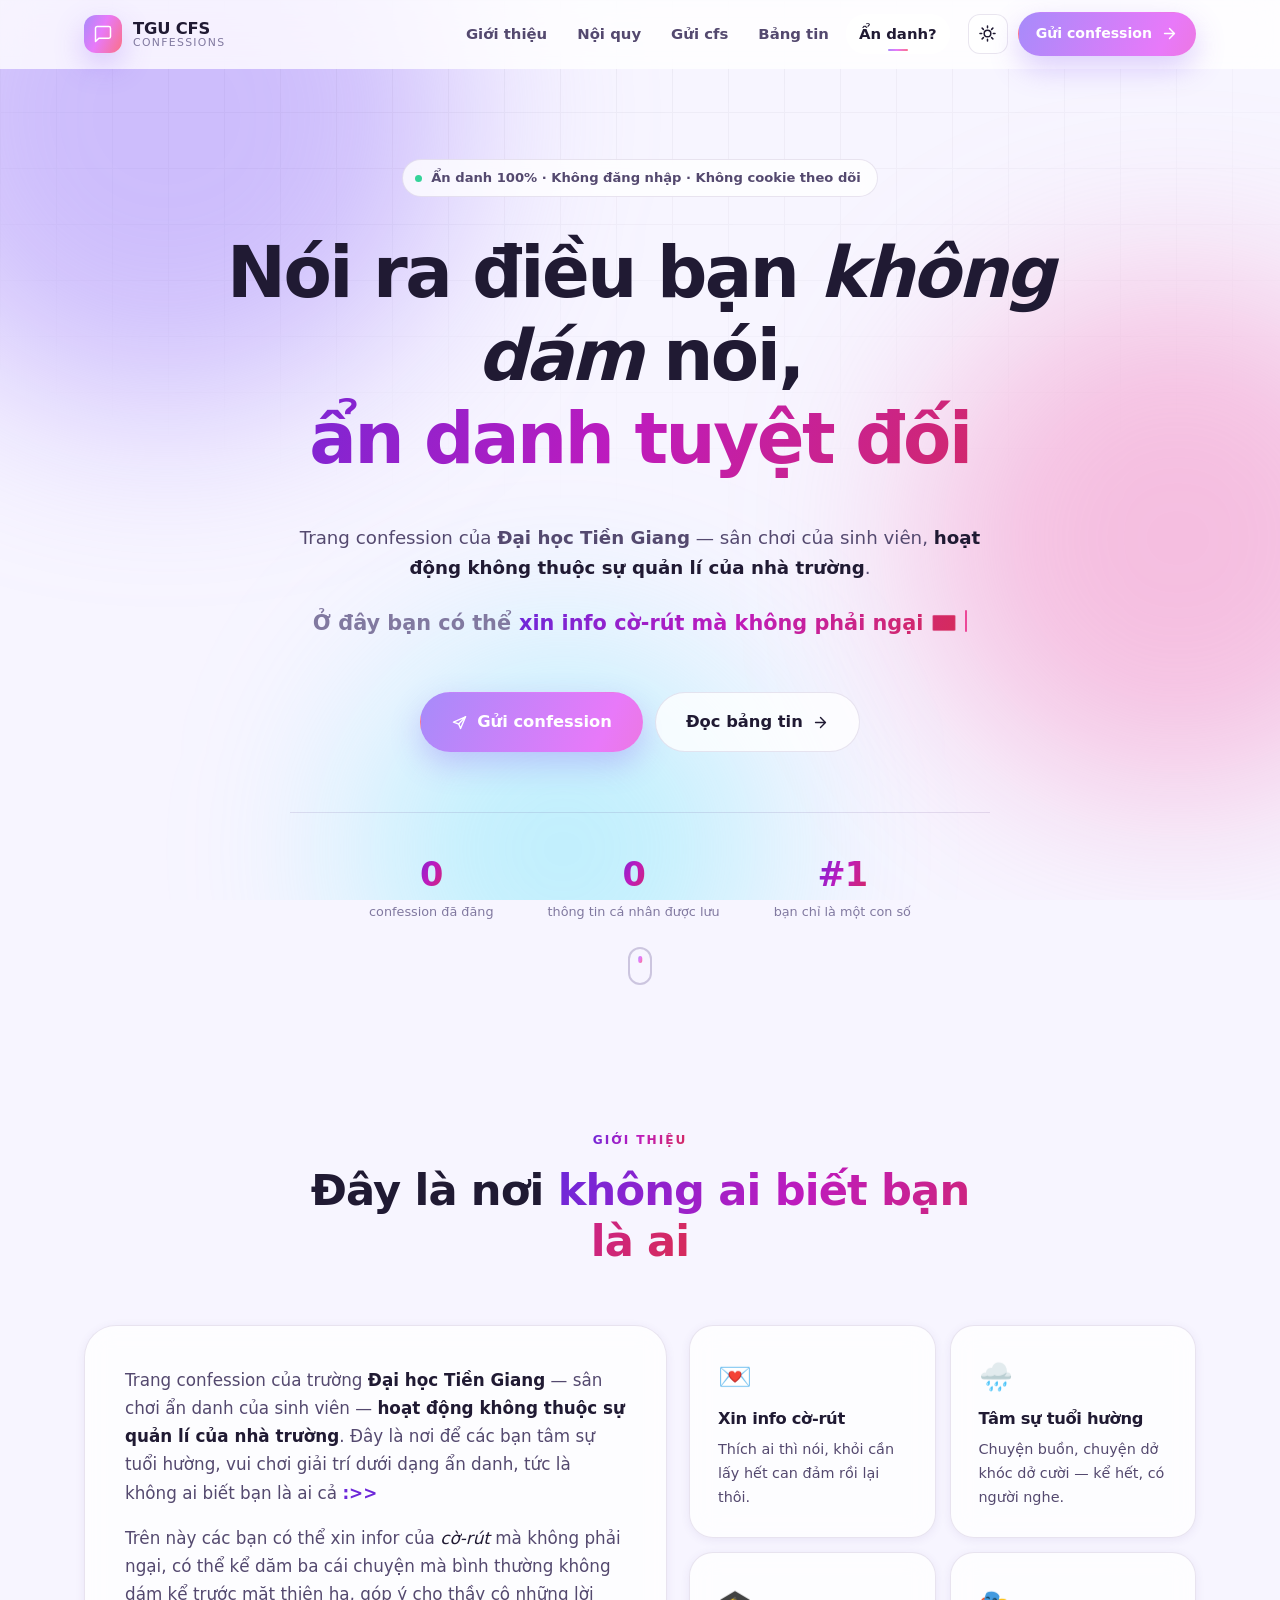
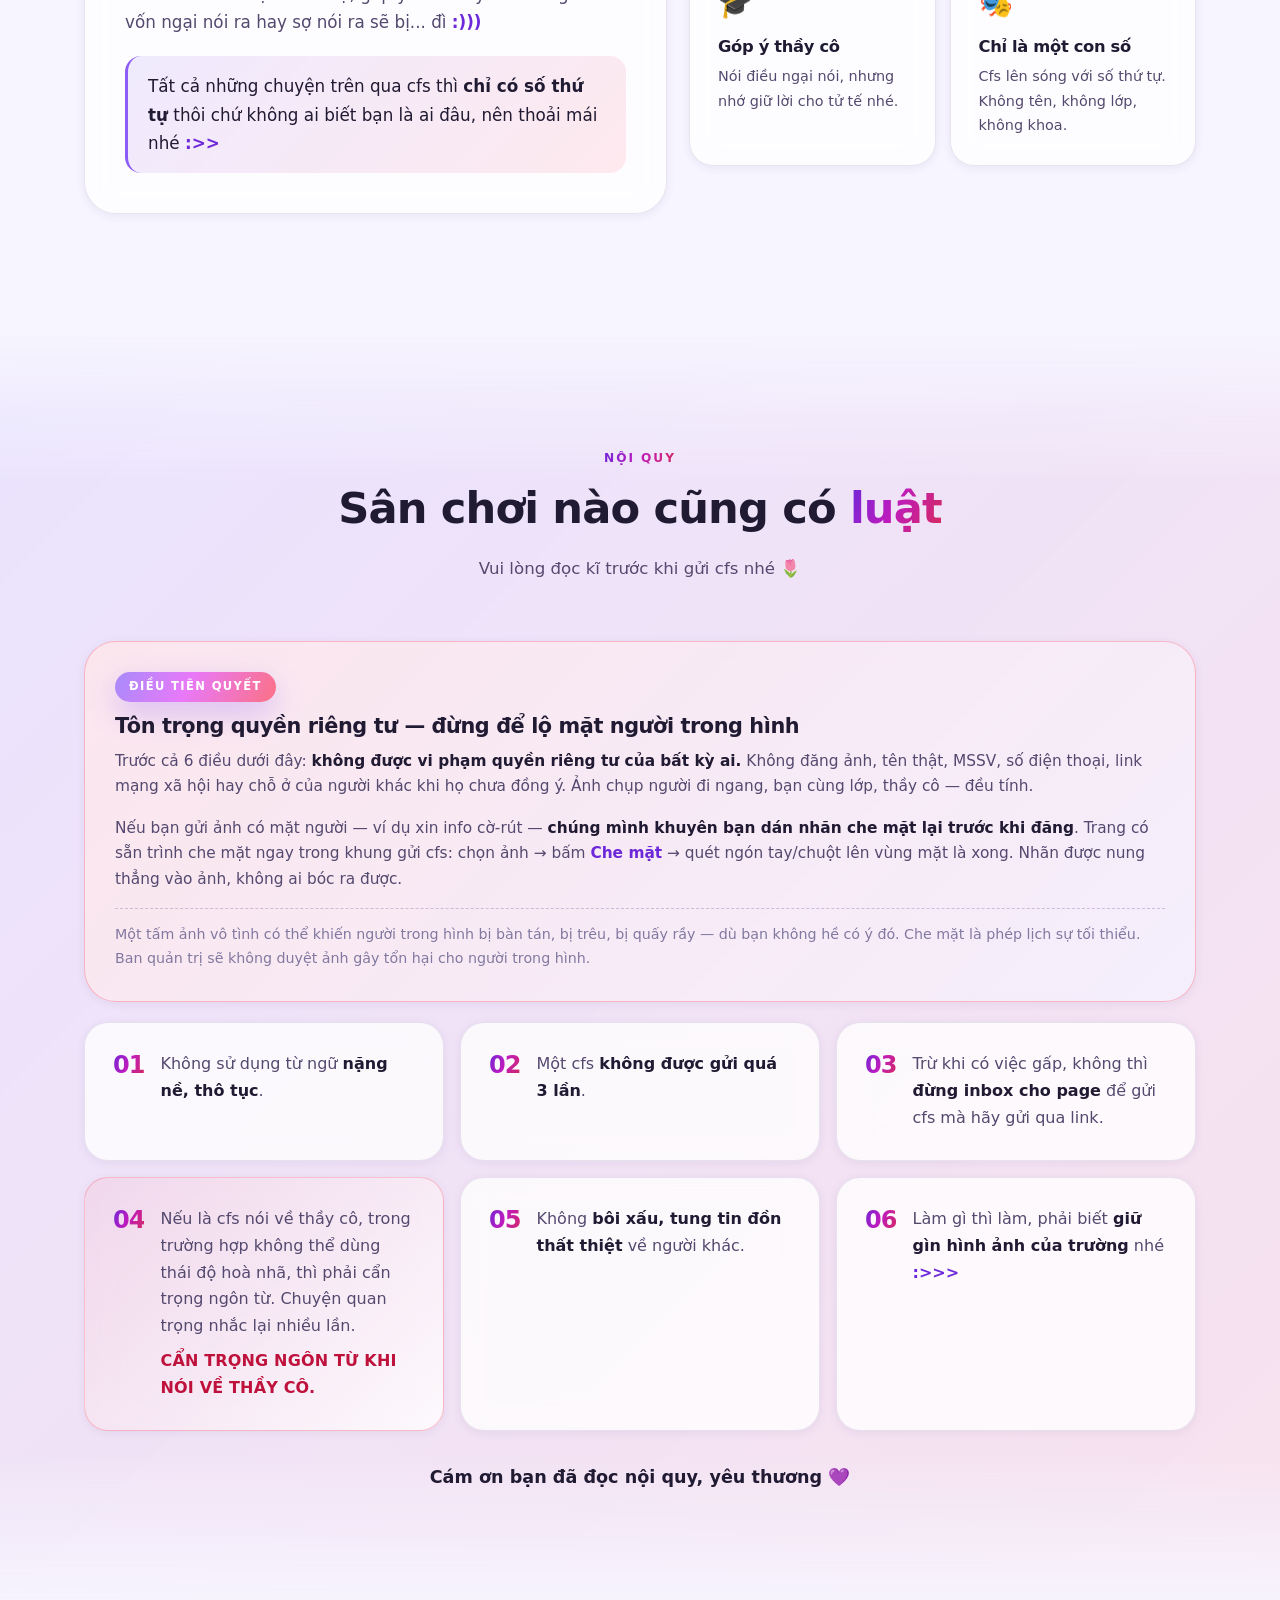
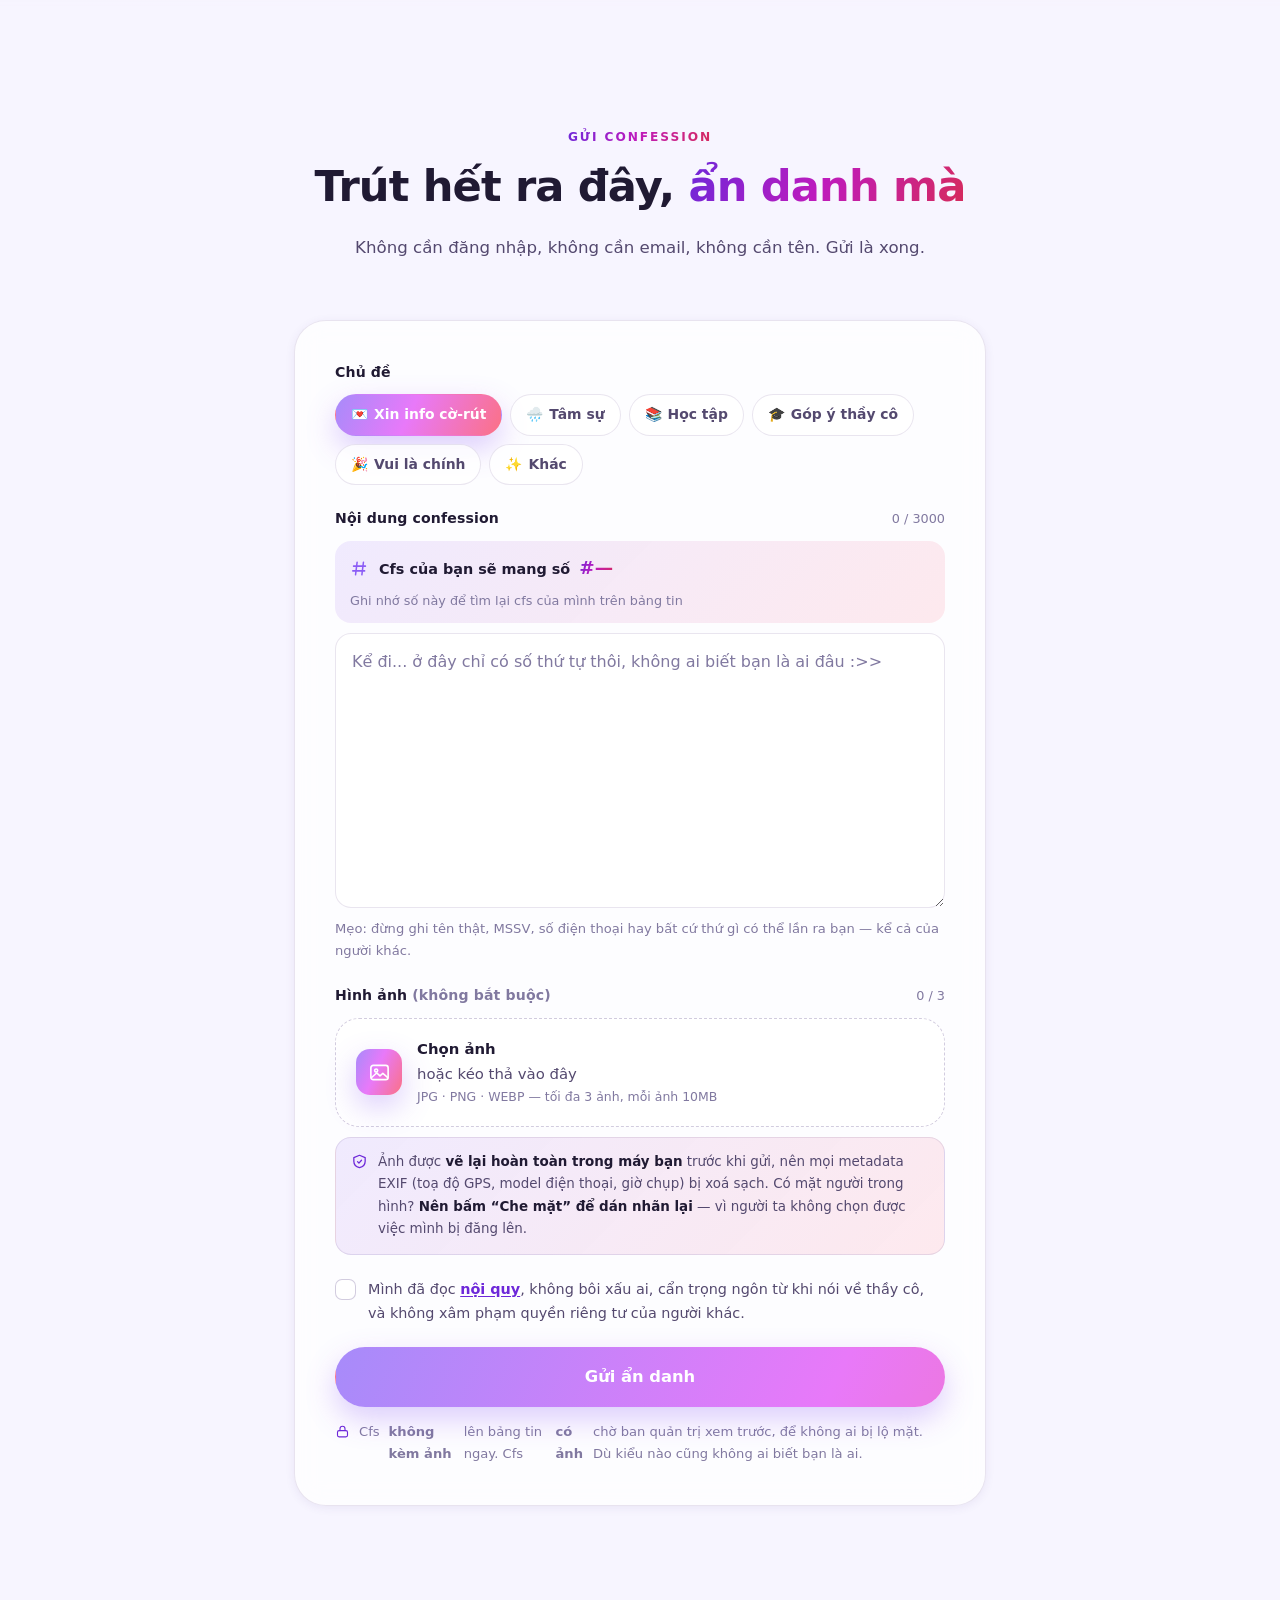
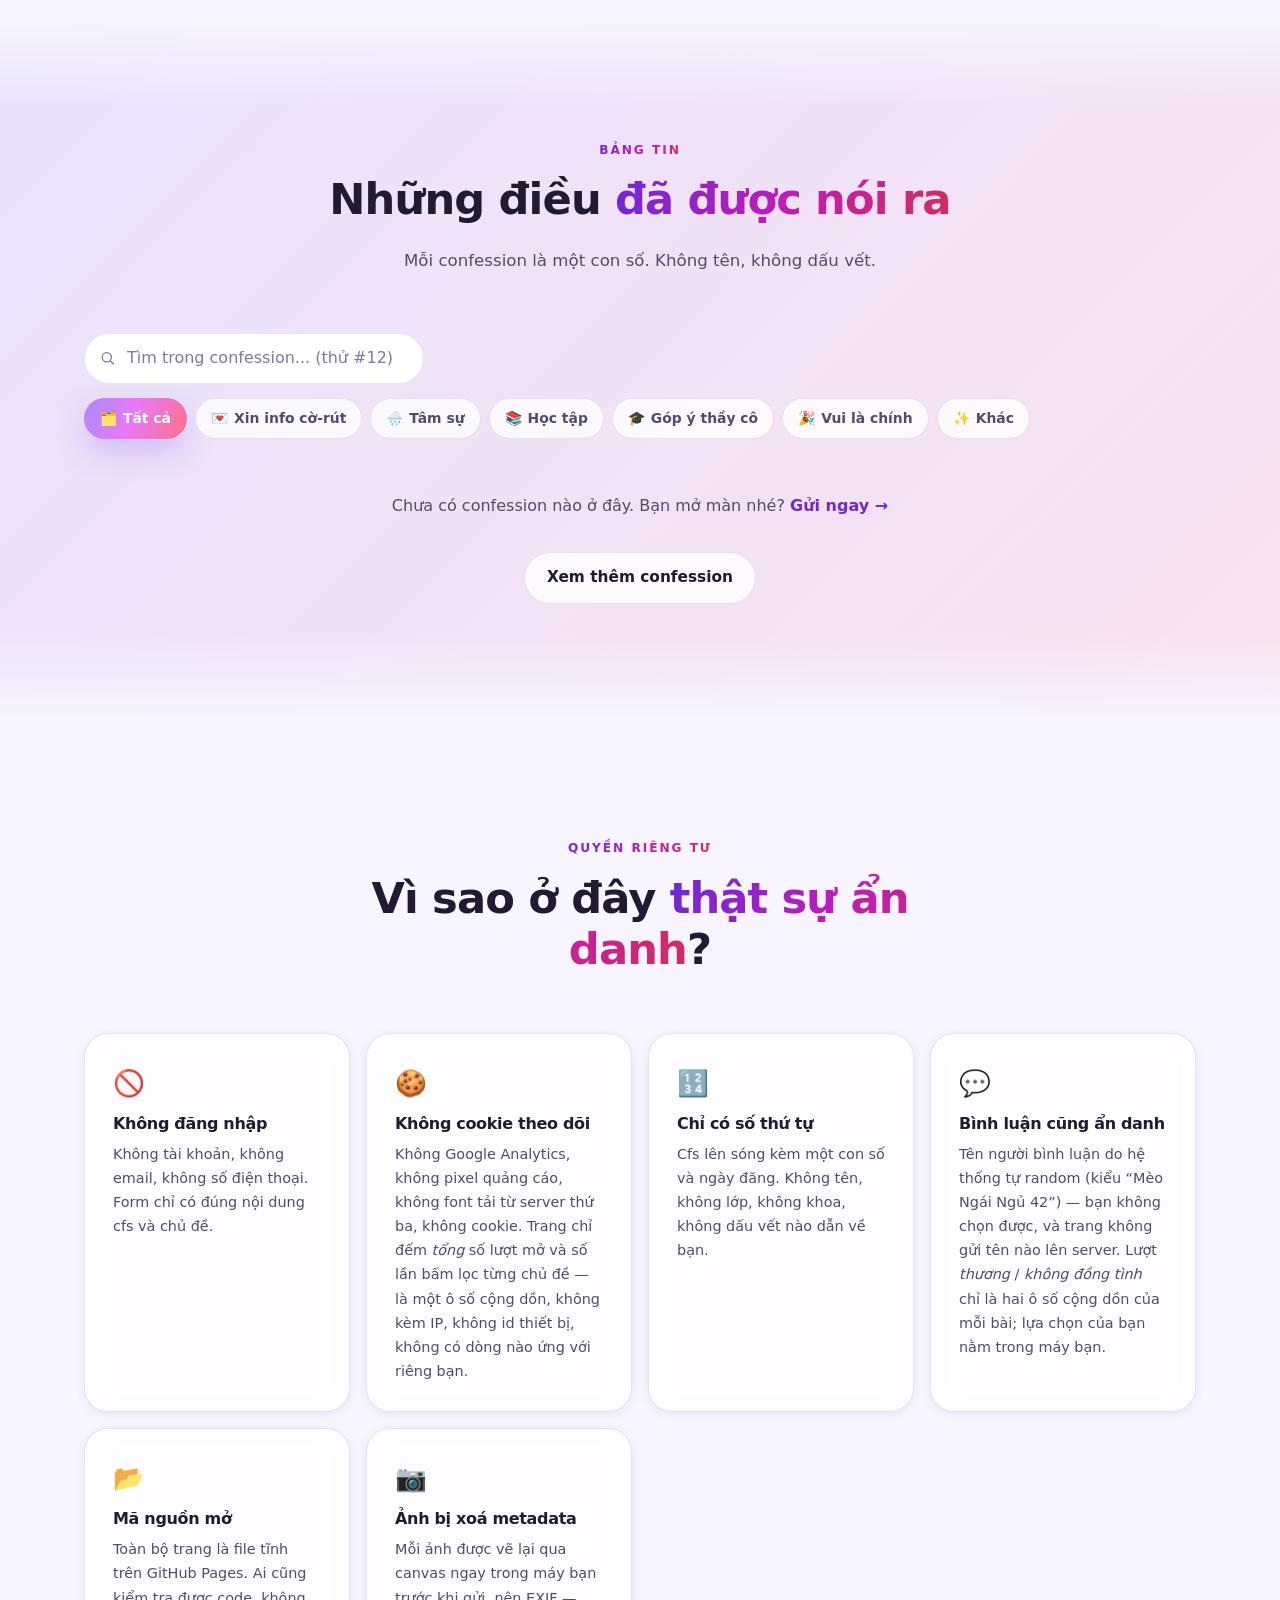
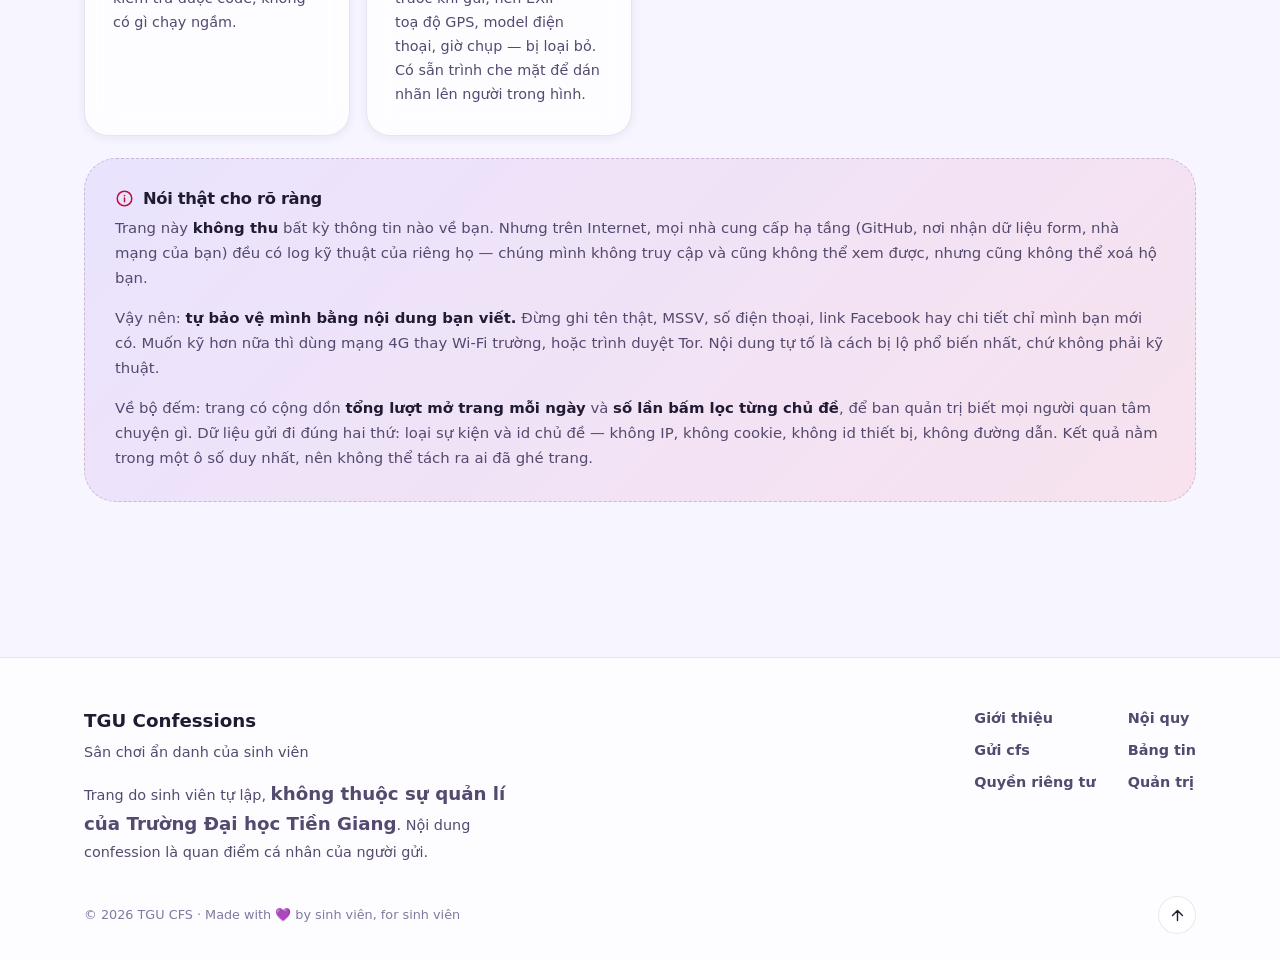
==== commit 7100e712: "danh version vao js/css trong HTML de tranh cache cu" ====
--- a/index.html
+++ b/index.html
@@ -16,7 +16,7 @@
 <meta name="twitter:card" content="summary_large_image">
 
 <link rel="icon" href="data:image/svg+xml,%3Csvg xmlns='http://www.w3.org/2000/svg' viewBox='0 0 100 100'%3E%3Ctext y='.9em' font-size='90'%3E%F0%9F%92%8C%3C/text%3E%3C/svg%3E">
-<link rel="stylesheet" href="assets/css/style.css">
+<link rel="stylesheet" href="assets/css/style.css?v=20260930a">
 
 <script>
   /* Áp theme trước khi render để không bị nháy màu (FOUC)
@@ -597,9 +597,9 @@
 <!-- ===== Toast ===== -->
 <div class="toast-wrap" id="toastWrap" aria-live="polite" aria-atomic="true"></div>
 
-<script src="assets/js/config.js"></script>
-<script src="assets/js/backend.js"></script>
-<script src="assets/js/imagekit.js"></script>
-<script src="assets/js/app.js"></script>
+<script src="assets/js/config.js?v=20260930a"></script>
+<script src="assets/js/backend.js?v=20260930a"></script>
+<script src="assets/js/imagekit.js?v=20260930a"></script>
+<script src="assets/js/app.js?v=20260930a"></script>
 </body>
 </html>
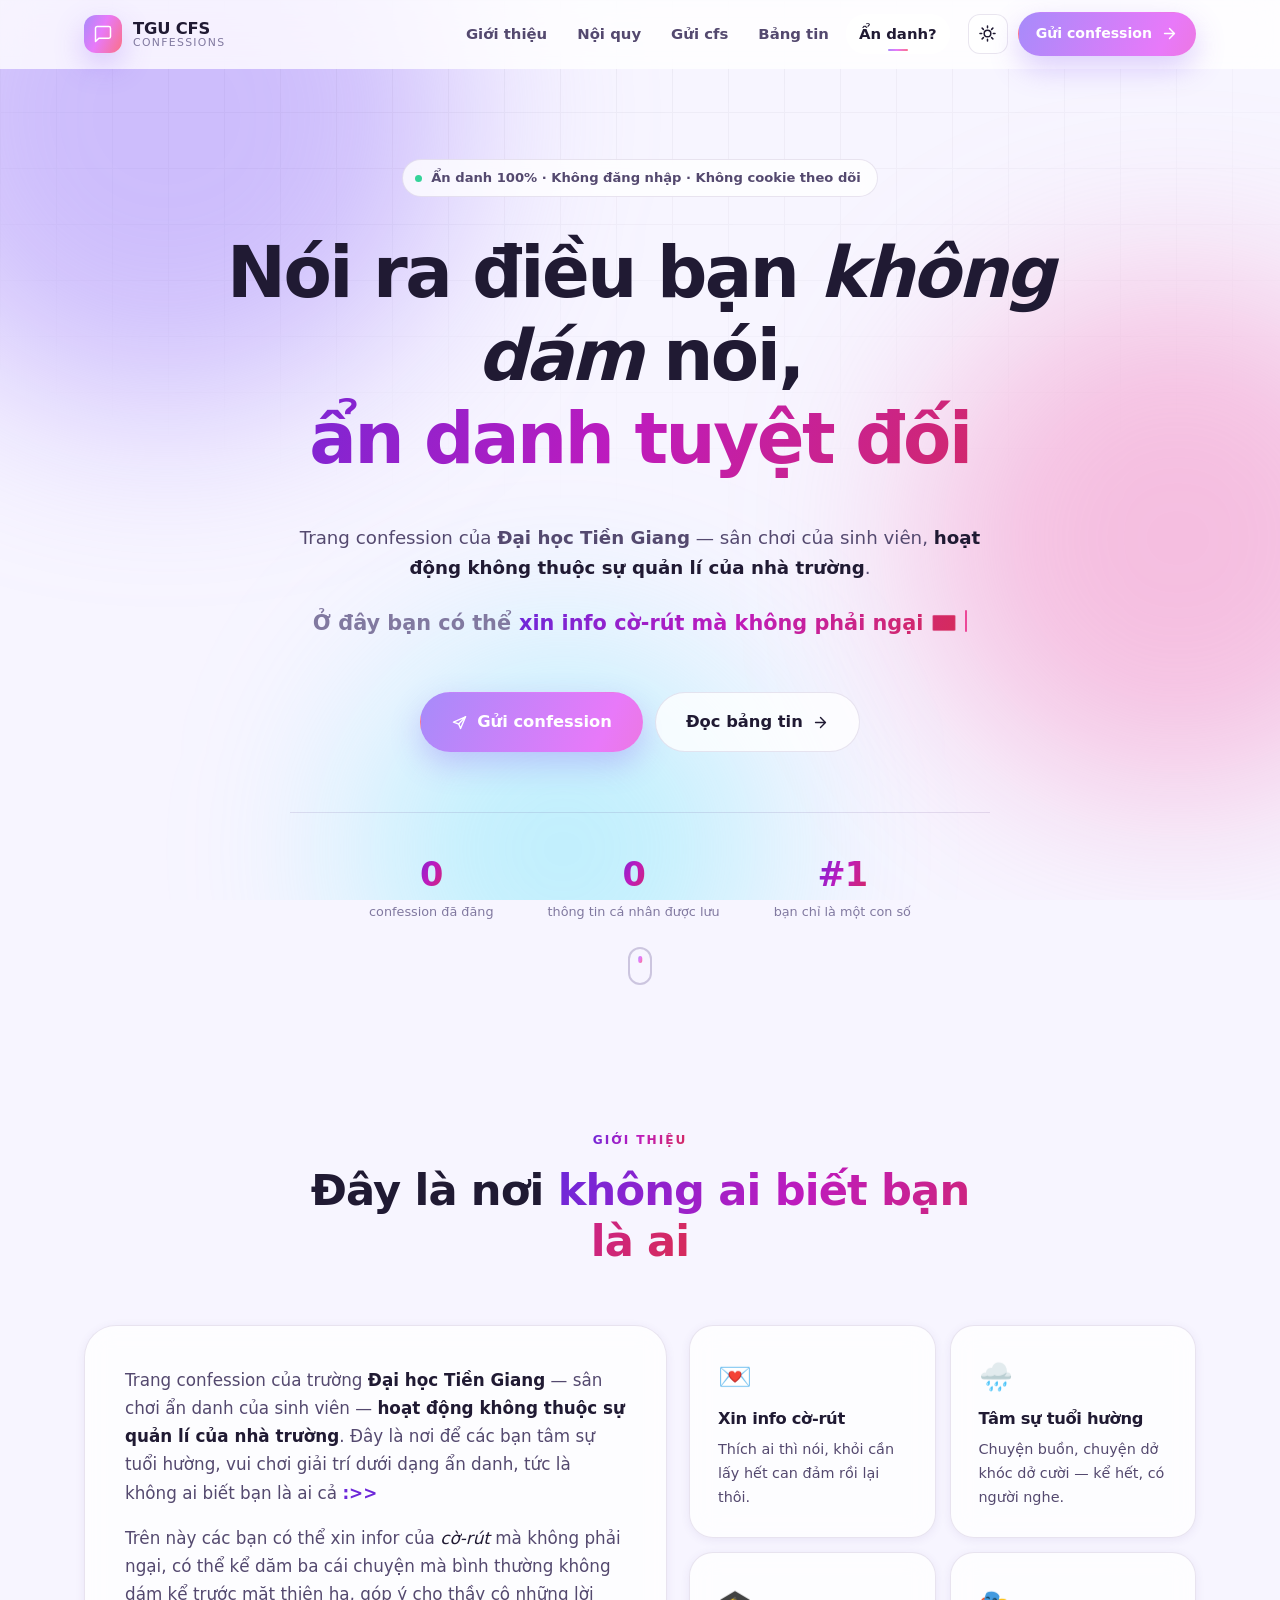
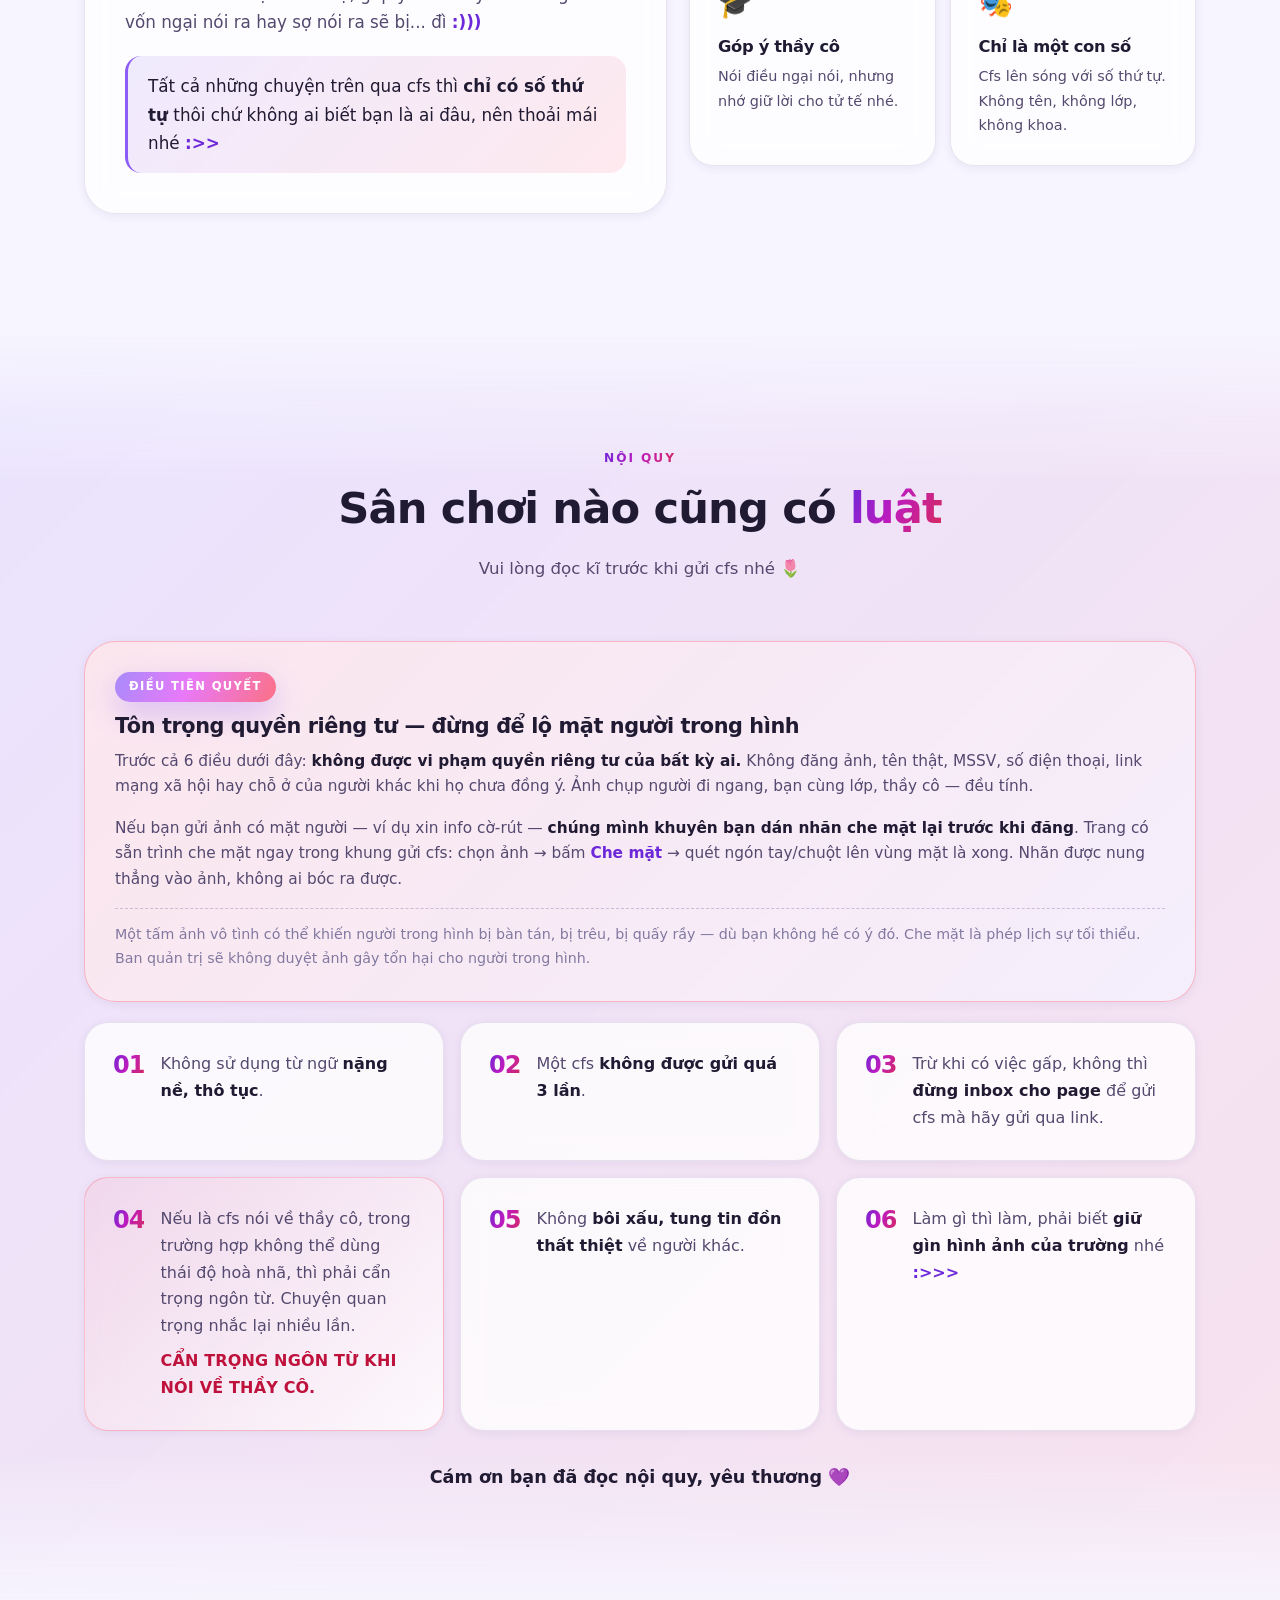
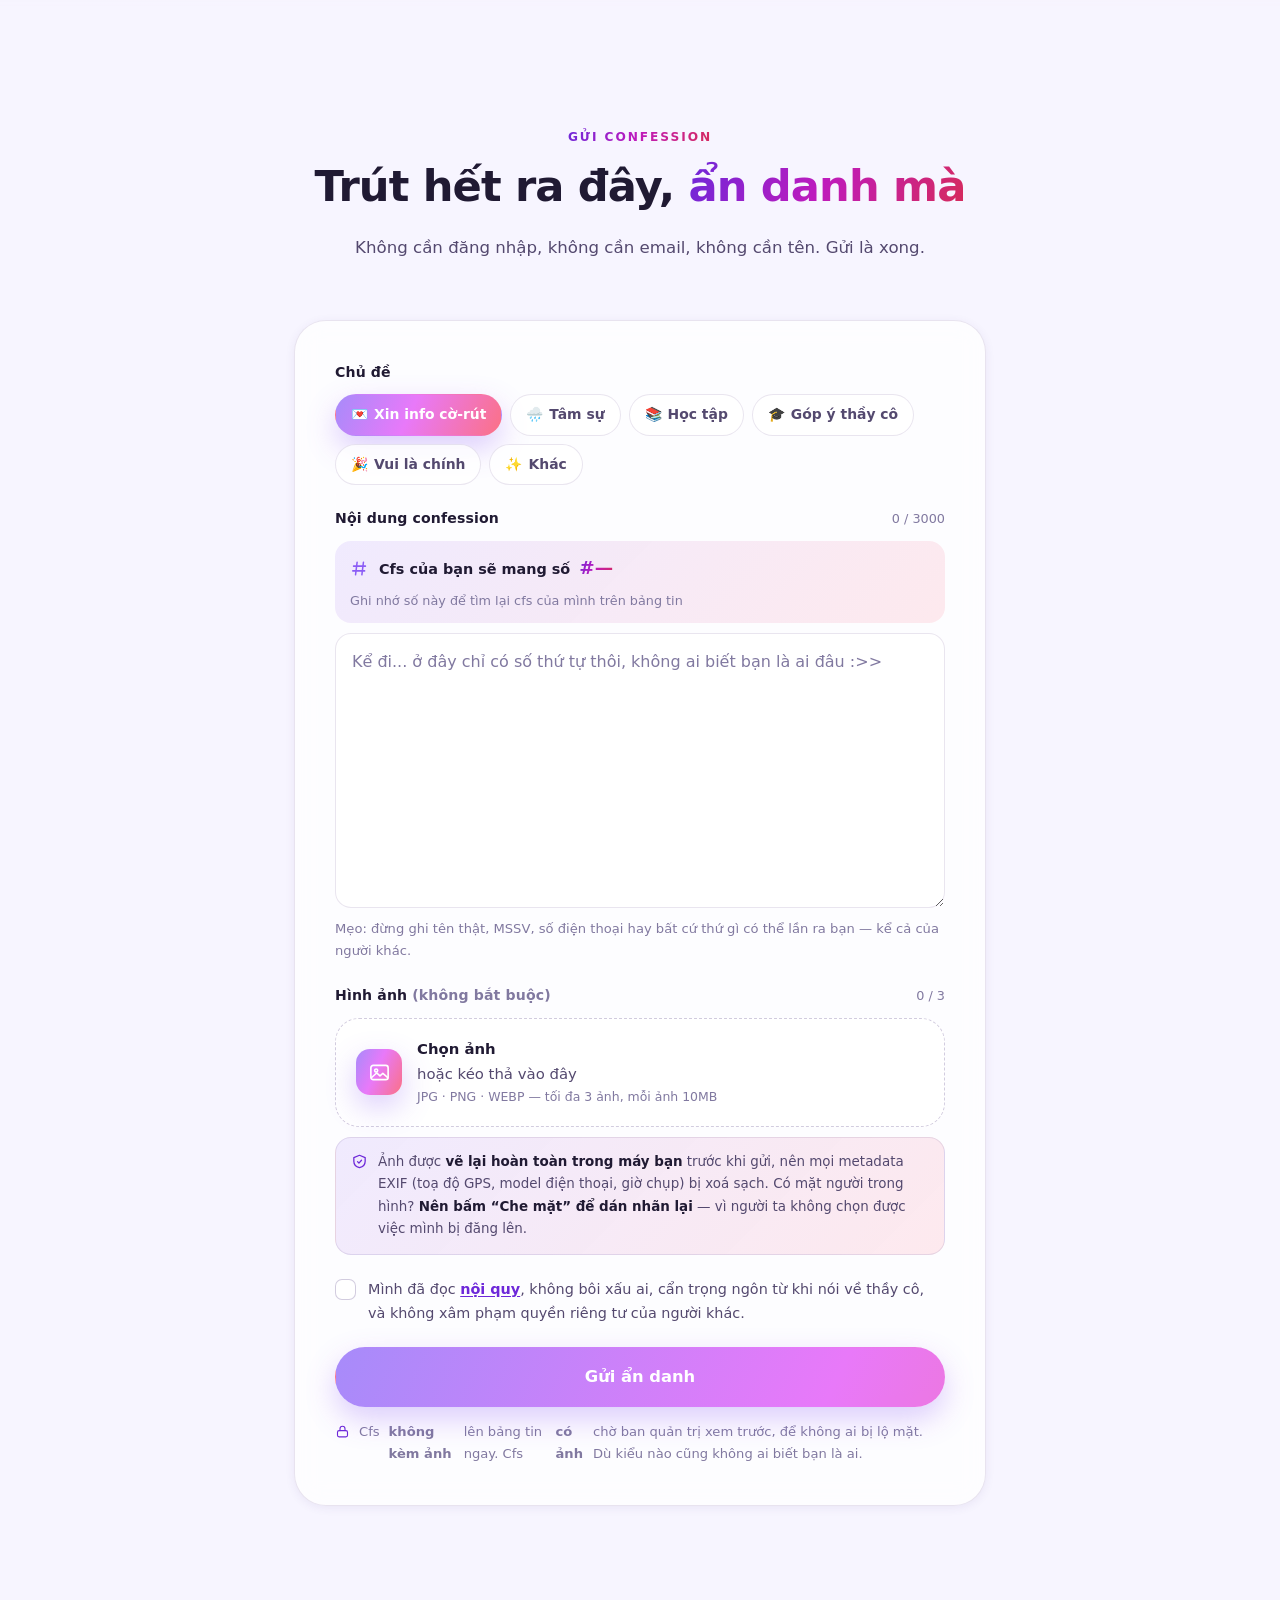
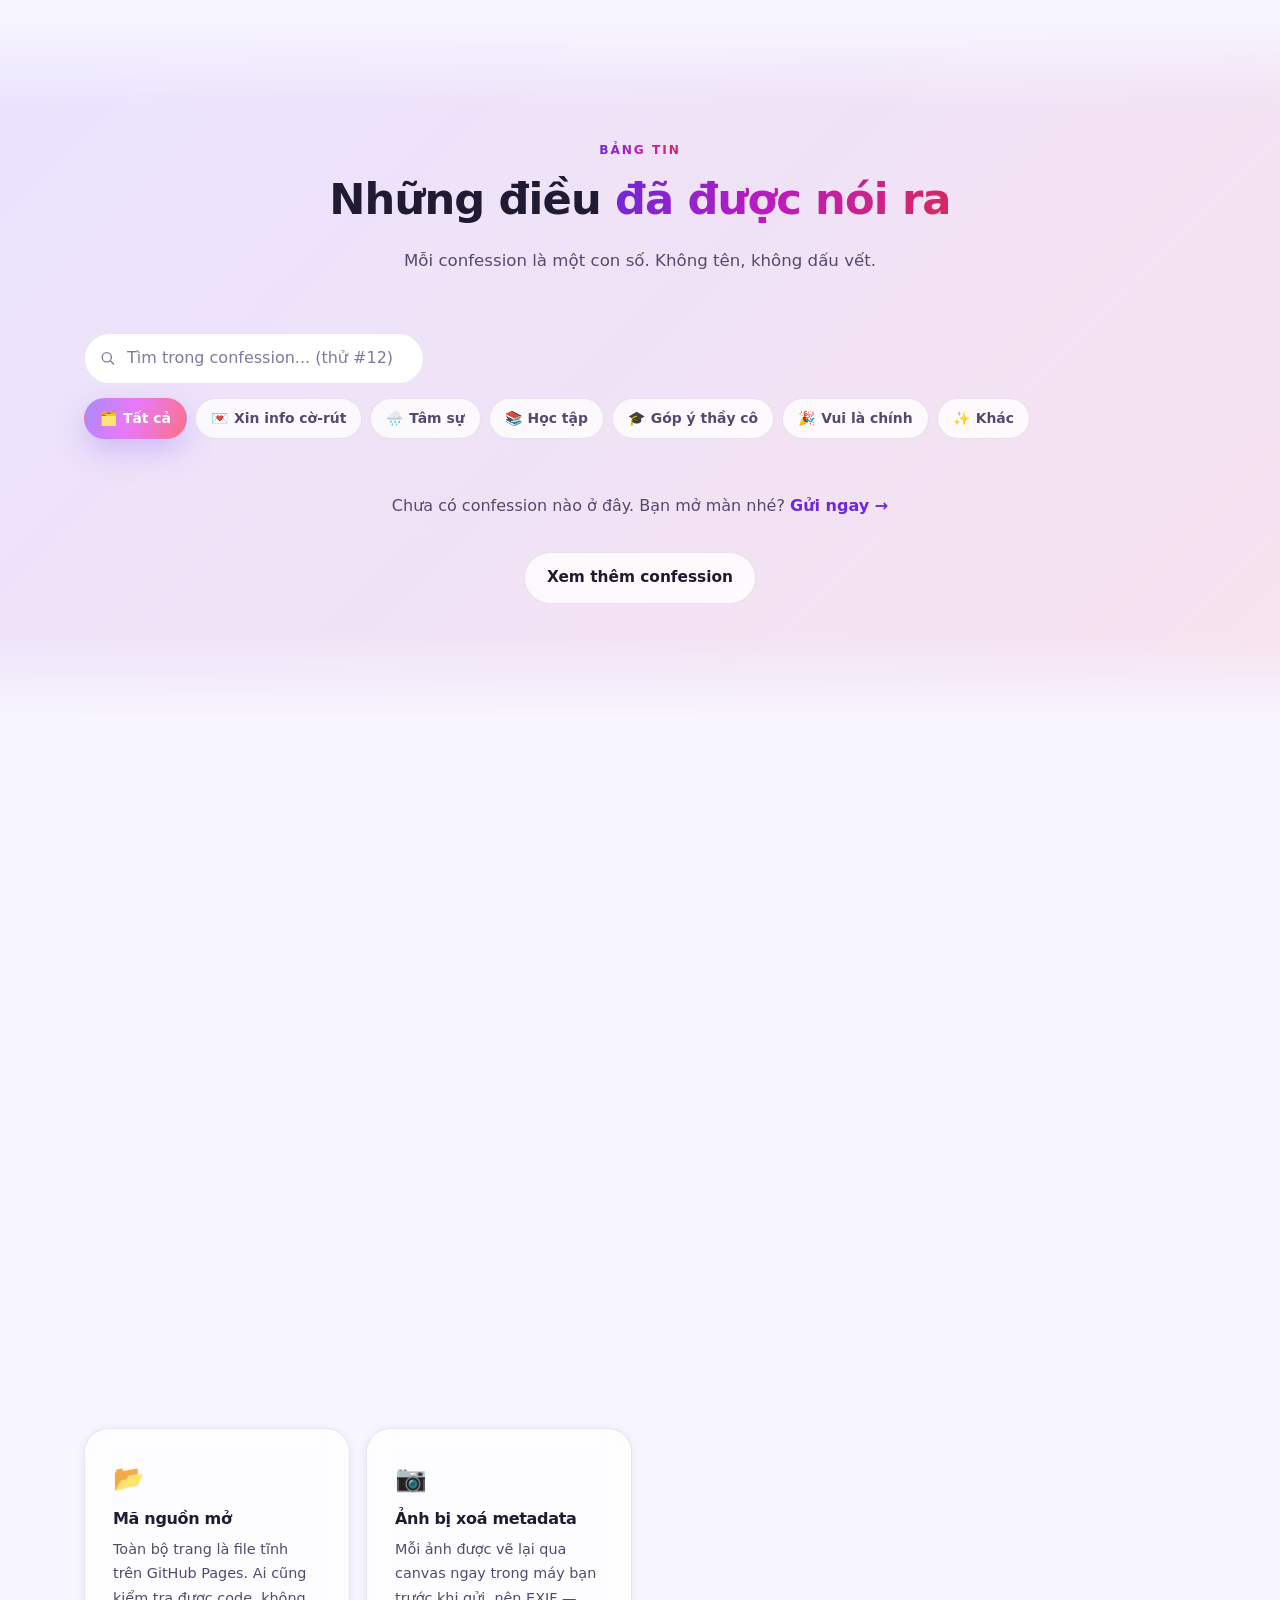
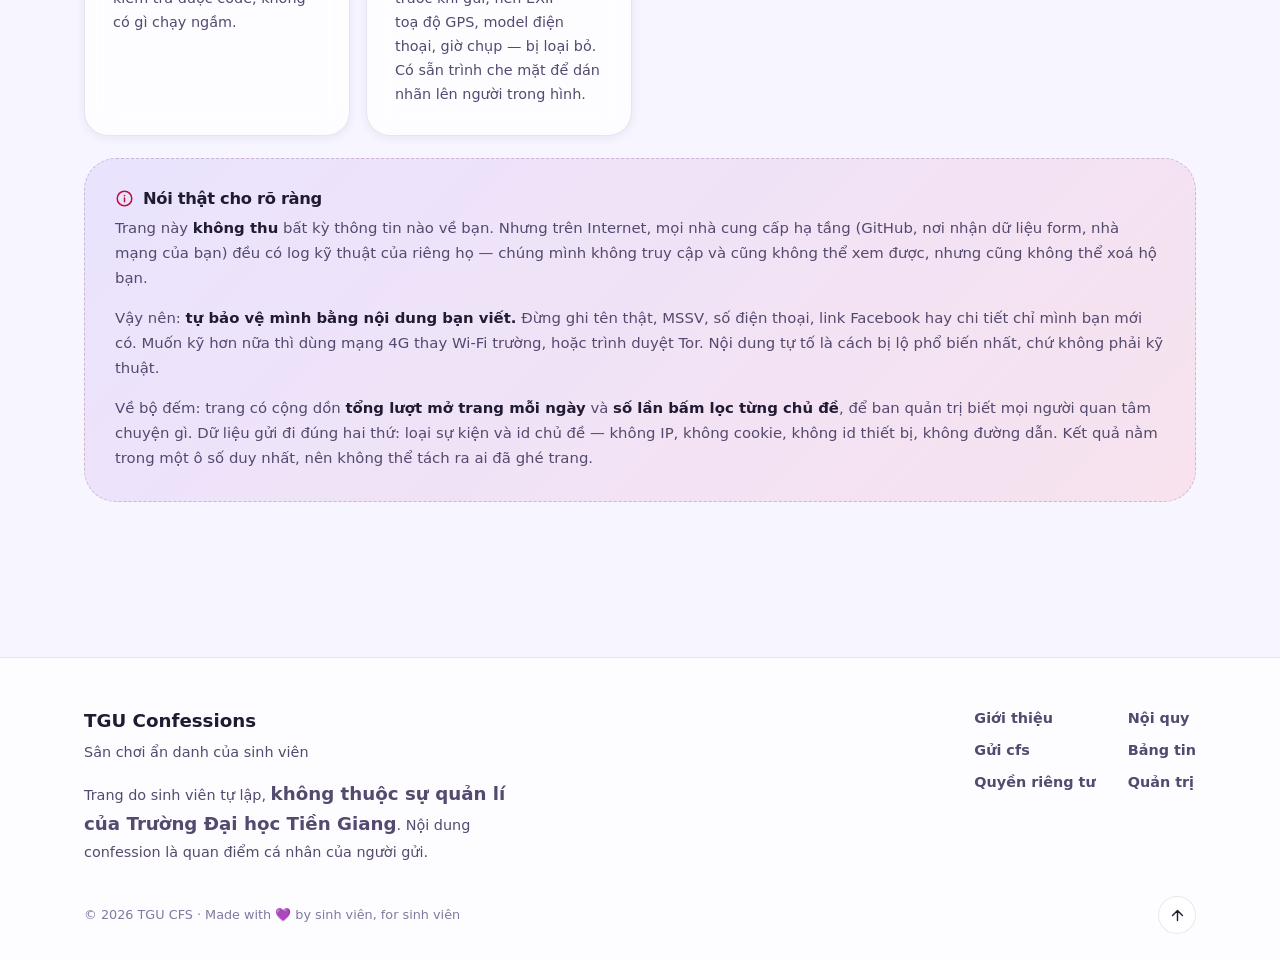
==== commit 214fe969: "admin: bao loi ro khi mang/tien ich chan hoac request treo (timeout 25s)" ====
--- a/index.html
+++ b/index.html
@@ -16,7 +16,7 @@
 <meta name="twitter:card" content="summary_large_image">
 
 <link rel="icon" href="data:image/svg+xml,%3Csvg xmlns='http://www.w3.org/2000/svg' viewBox='0 0 100 100'%3E%3Ctext y='.9em' font-size='90'%3E%F0%9F%92%8C%3C/text%3E%3C/svg%3E">
-<link rel="stylesheet" href="assets/css/style.css?v=20260930a">
+<link rel="stylesheet" href="assets/css/style.css?v=20260930b">
 
 <script>
   /* Áp theme trước khi render để không bị nháy màu (FOUC)
@@ -597,9 +597,9 @@
 <!-- ===== Toast ===== -->
 <div class="toast-wrap" id="toastWrap" aria-live="polite" aria-atomic="true"></div>
 
-<script src="assets/js/config.js?v=20260930a"></script>
-<script src="assets/js/backend.js?v=20260930a"></script>
-<script src="assets/js/imagekit.js?v=20260930a"></script>
-<script src="assets/js/app.js?v=20260930a"></script>
+<script src="assets/js/config.js?v=20260930b"></script>
+<script src="assets/js/backend.js?v=20260930b"></script>
+<script src="assets/js/imagekit.js?v=20260930b"></script>
+<script src="assets/js/app.js?v=20260930b"></script>
 </body>
 </html>
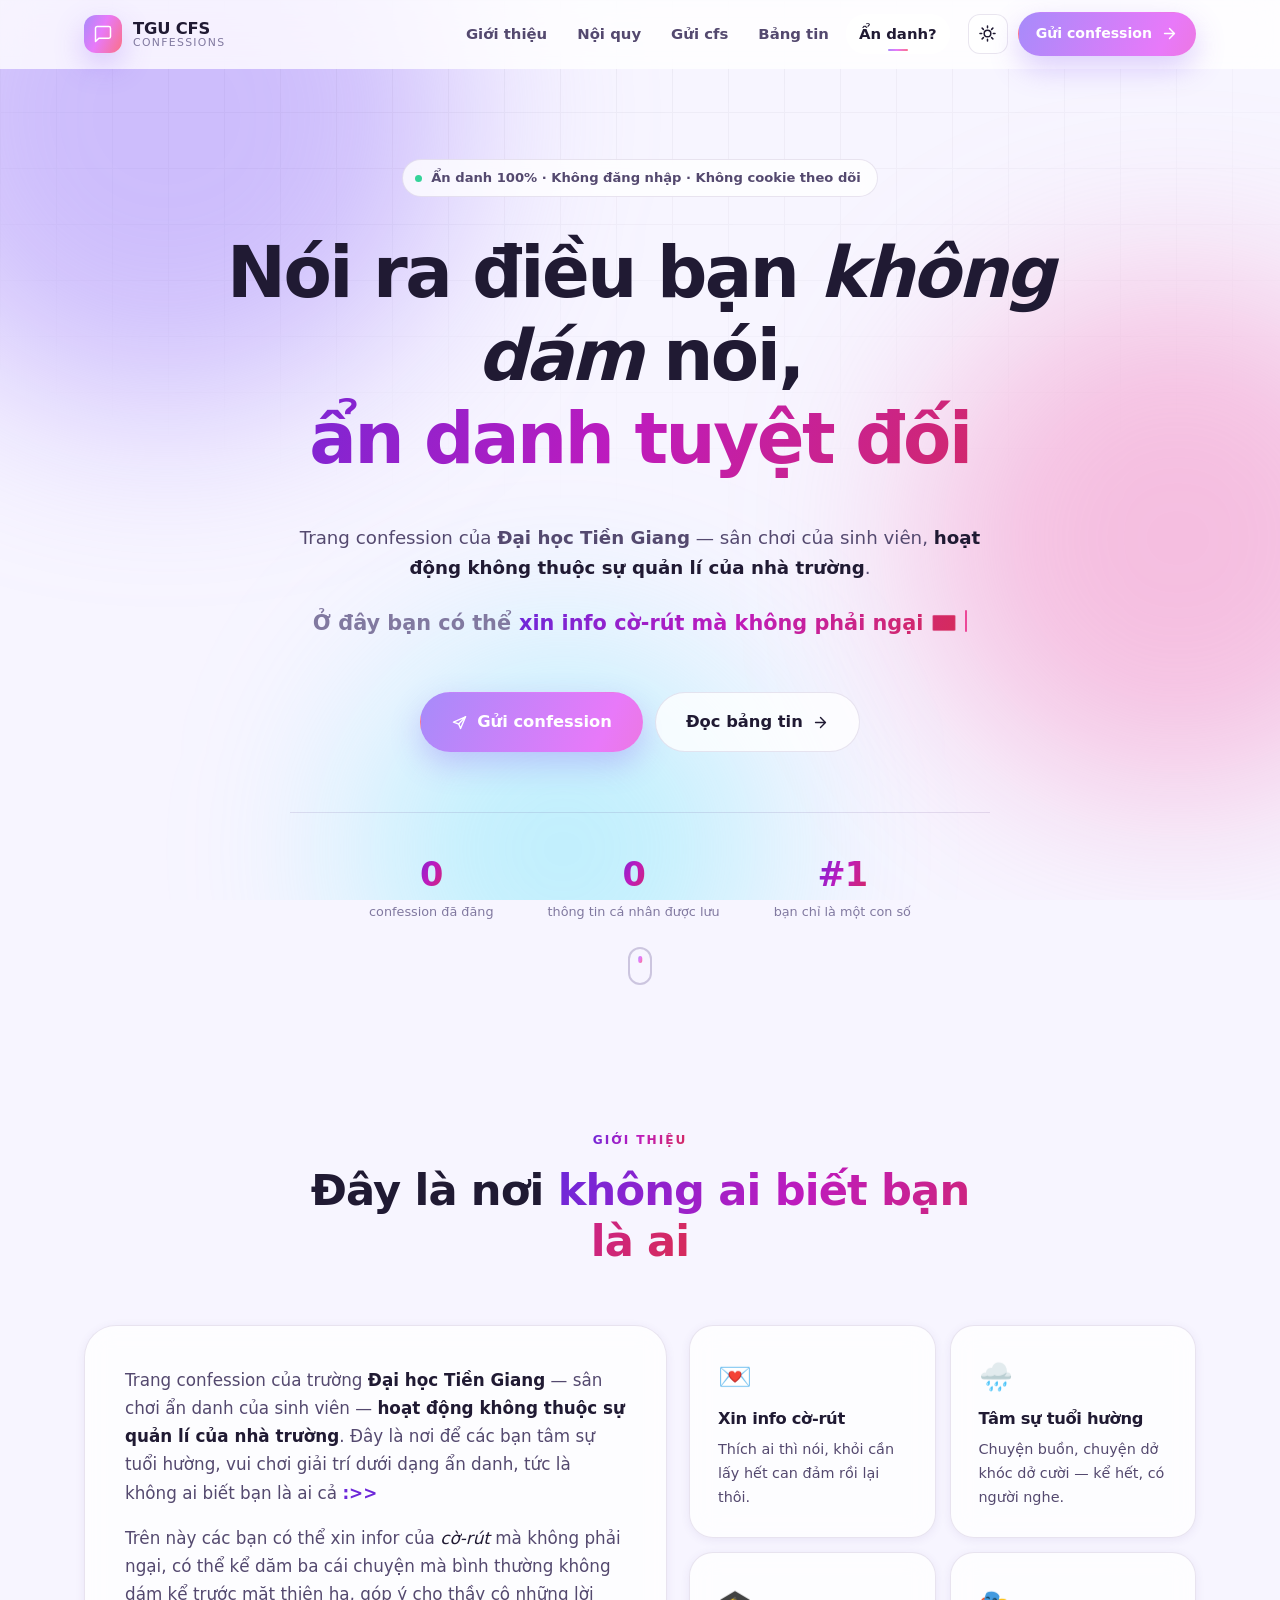
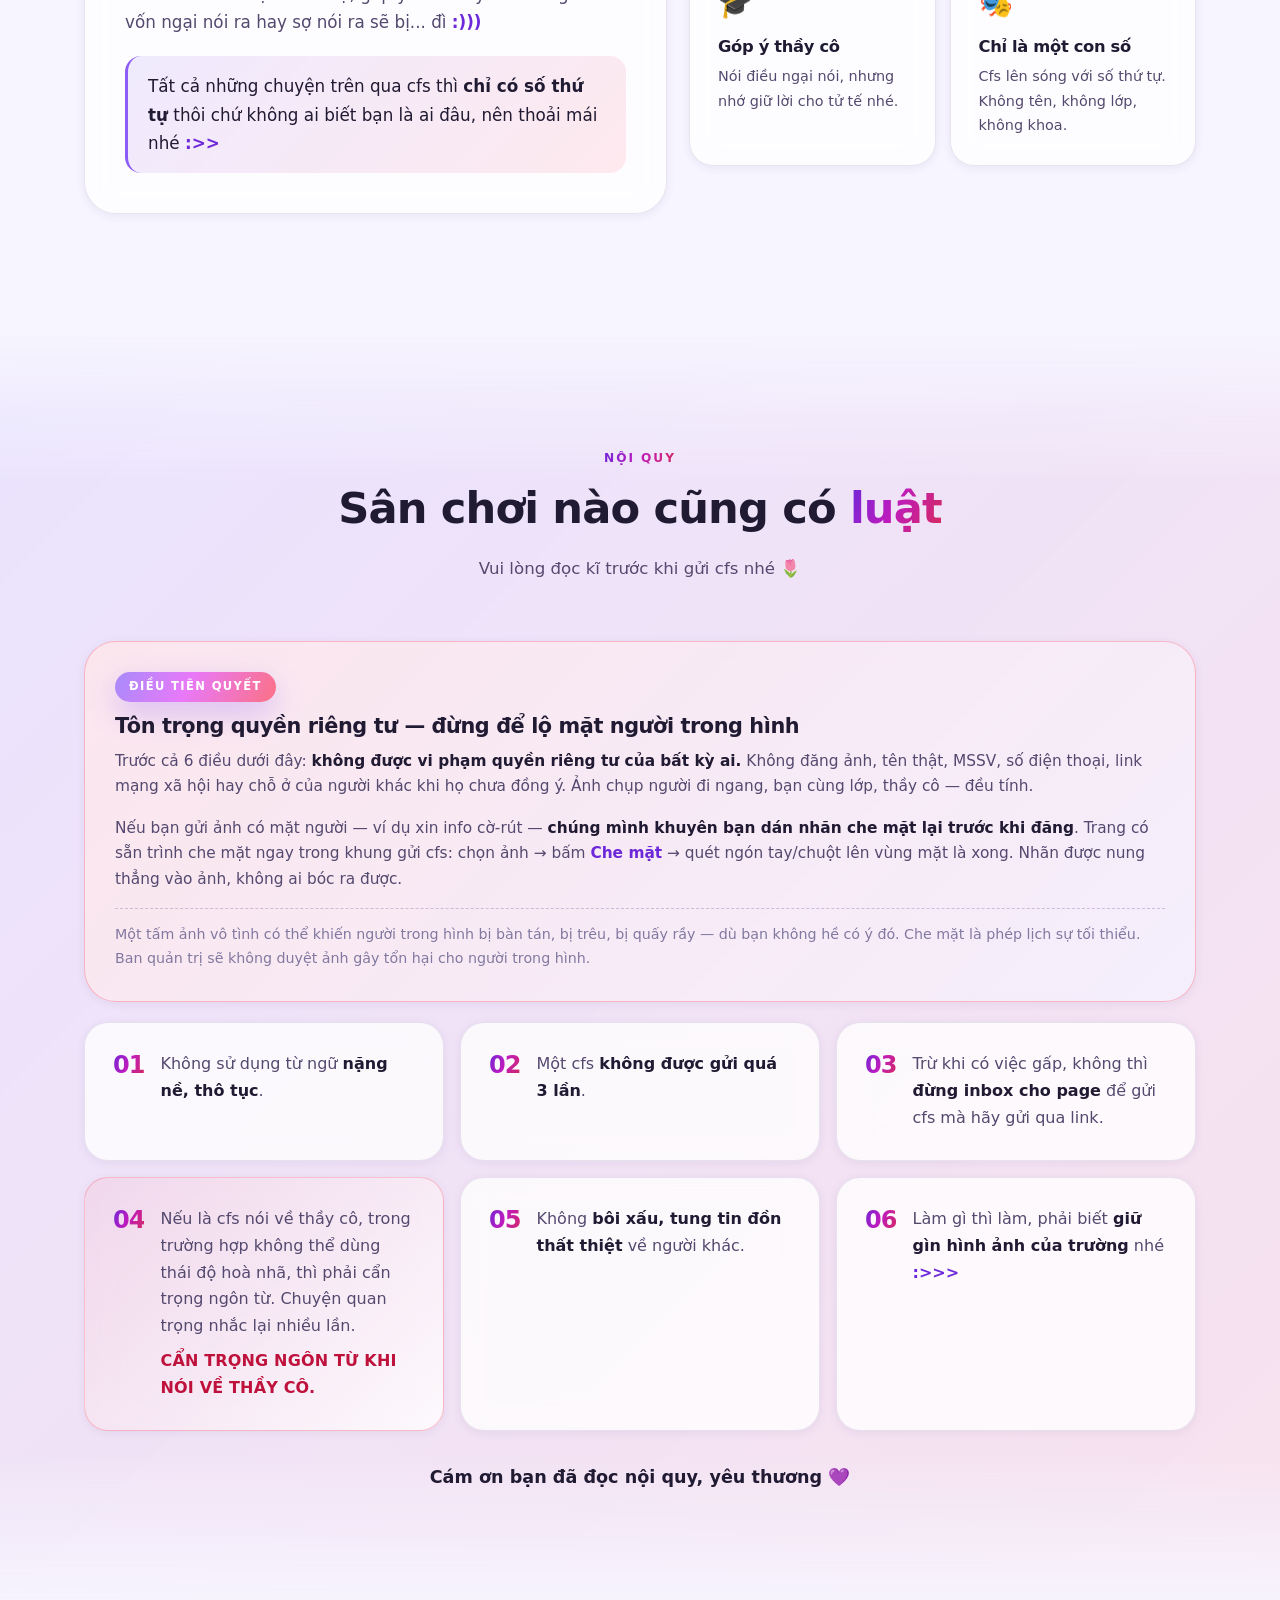
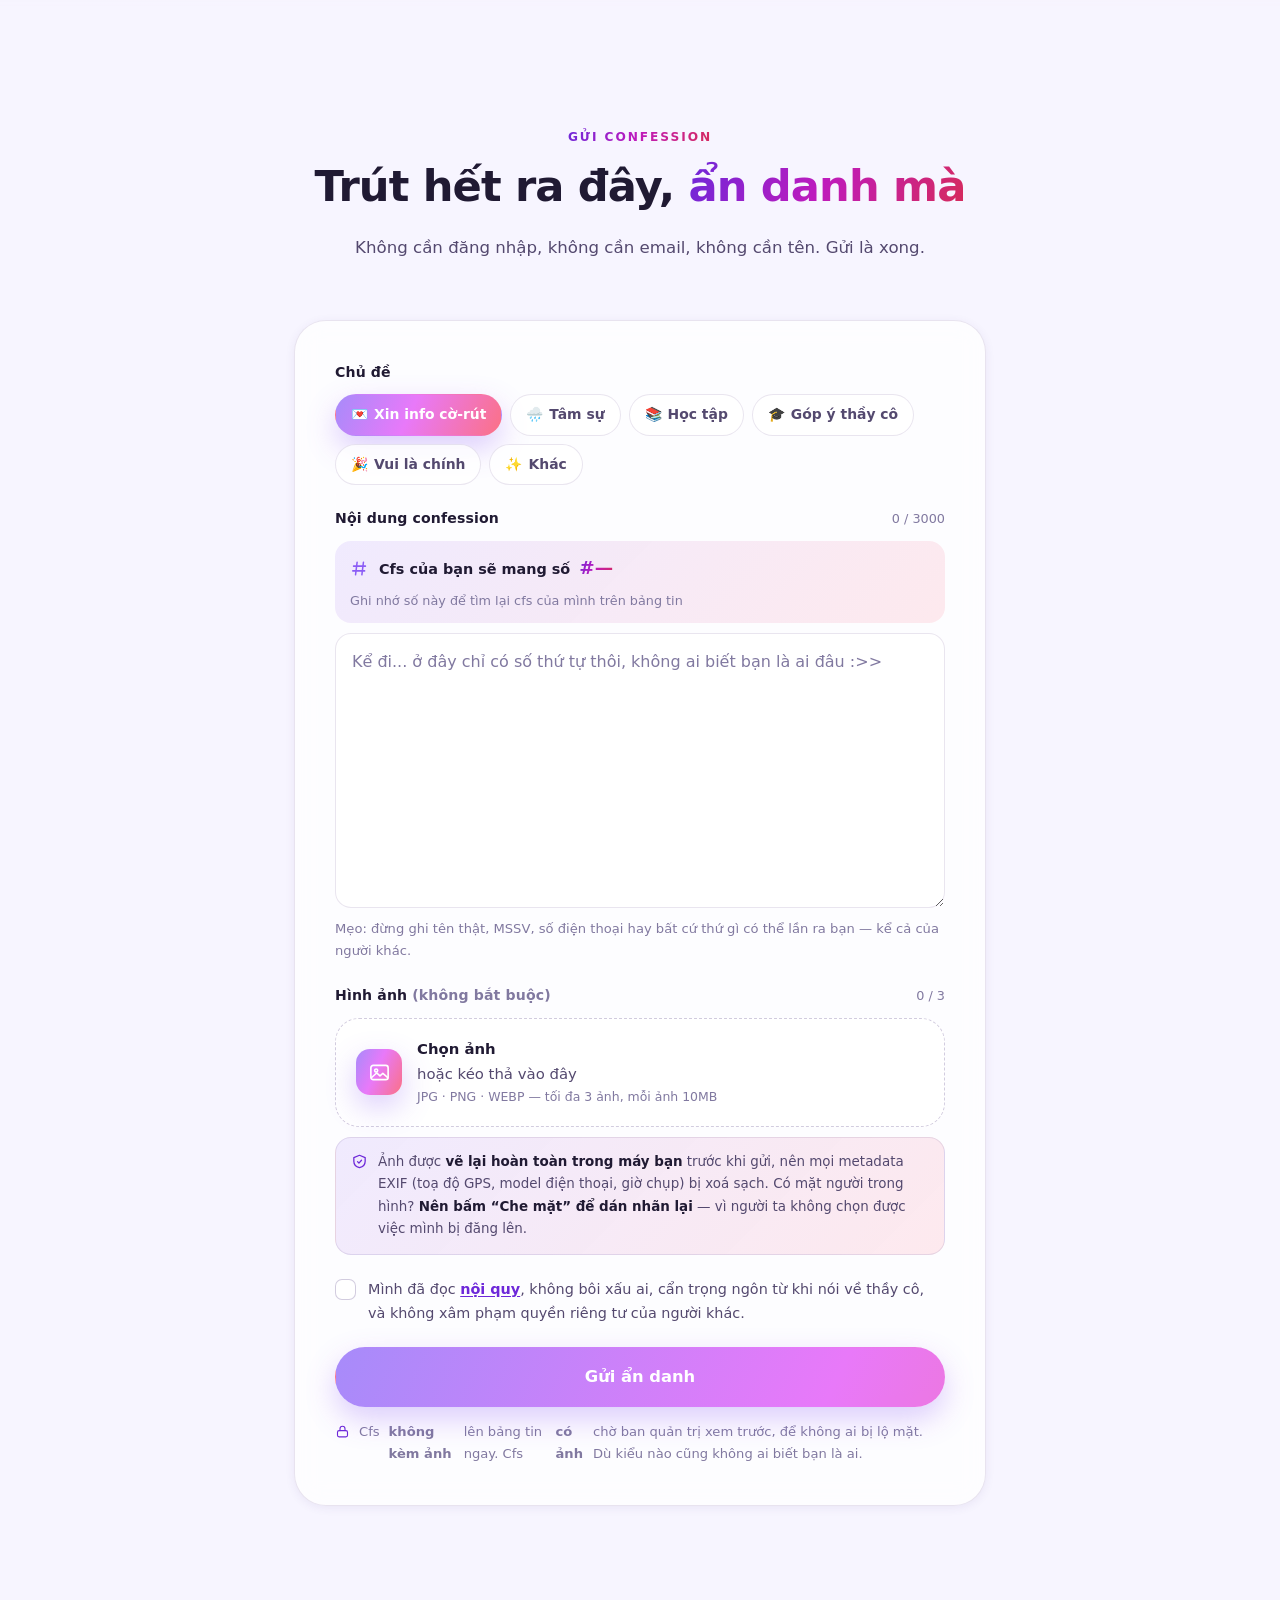
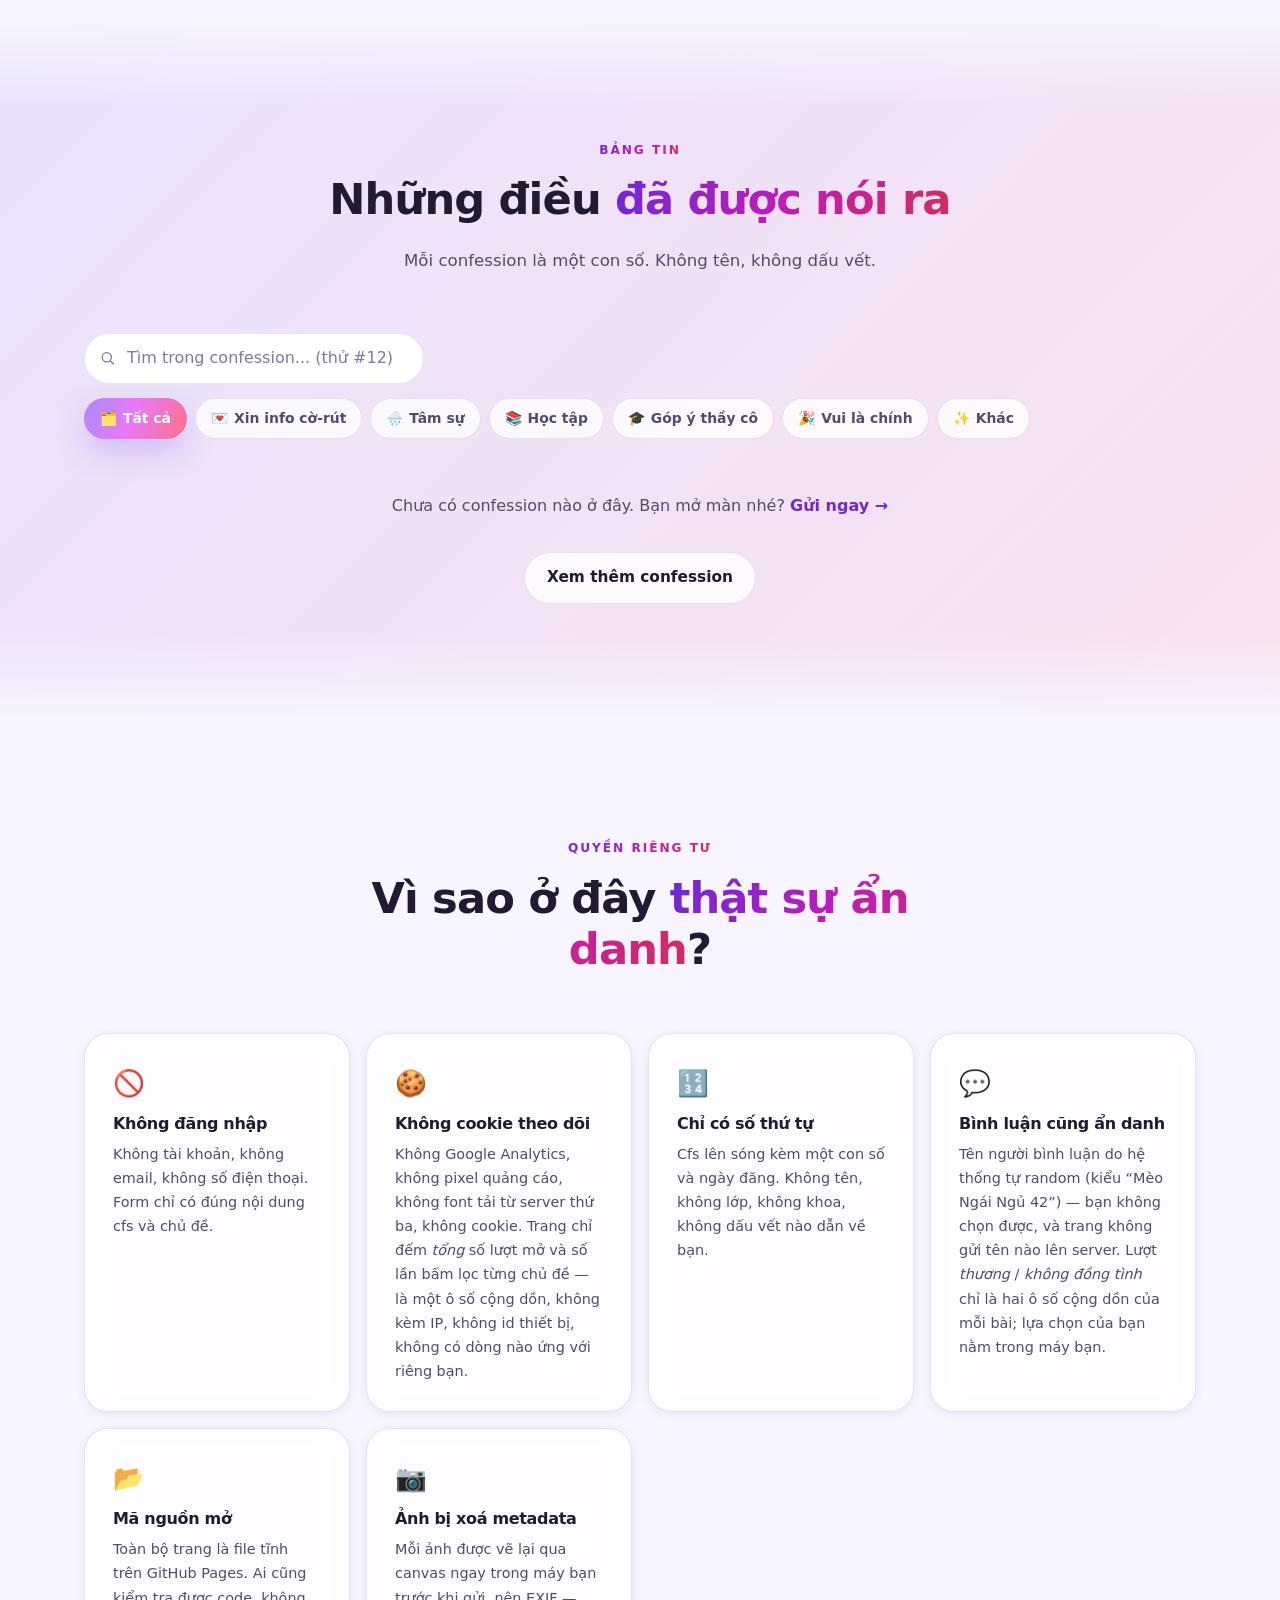
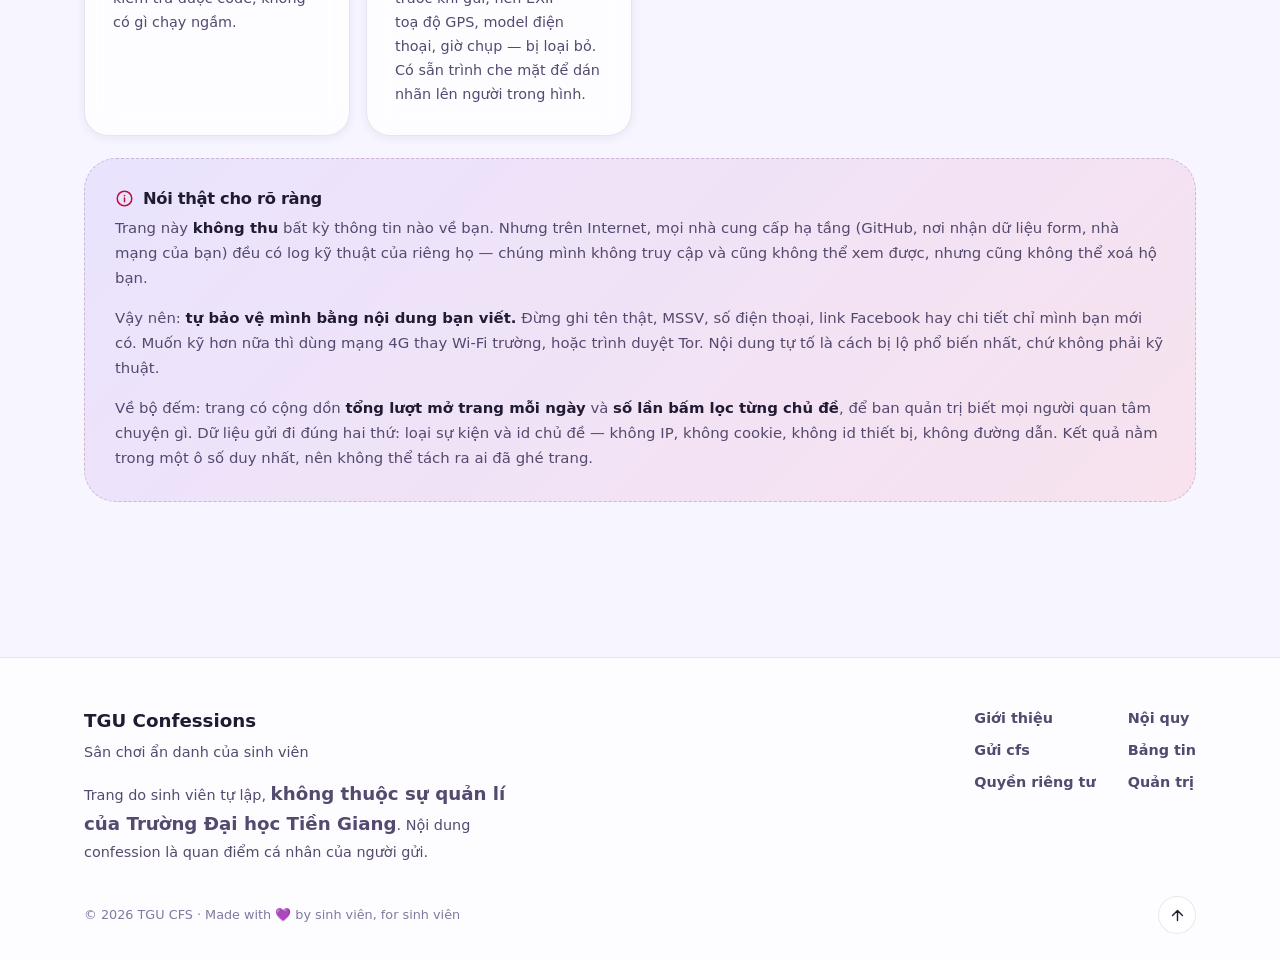
==== commit 6c2aaa08: "admin: dau phien ban + link kiem tra ket noi tren khung dang nhap, timeout 15s" ====
--- a/index.html
+++ b/index.html
@@ -16,7 +16,7 @@
 <meta name="twitter:card" content="summary_large_image">
 
 <link rel="icon" href="data:image/svg+xml,%3Csvg xmlns='http://www.w3.org/2000/svg' viewBox='0 0 100 100'%3E%3Ctext y='.9em' font-size='90'%3E%F0%9F%92%8C%3C/text%3E%3C/svg%3E">
-<link rel="stylesheet" href="assets/css/style.css?v=20260930b">
+<link rel="stylesheet" href="assets/css/style.css?v=20260930c">
 
 <script>
   /* Áp theme trước khi render để không bị nháy màu (FOUC)
@@ -597,9 +597,9 @@
 <!-- ===== Toast ===== -->
 <div class="toast-wrap" id="toastWrap" aria-live="polite" aria-atomic="true"></div>
 
-<script src="assets/js/config.js?v=20260930b"></script>
-<script src="assets/js/backend.js?v=20260930b"></script>
-<script src="assets/js/imagekit.js?v=20260930b"></script>
-<script src="assets/js/app.js?v=20260930b"></script>
+<script src="assets/js/config.js?v=20260930c"></script>
+<script src="assets/js/backend.js?v=20260930c"></script>
+<script src="assets/js/imagekit.js?v=20260930c"></script>
+<script src="assets/js/app.js?v=20260930c"></script>
 </body>
 </html>
